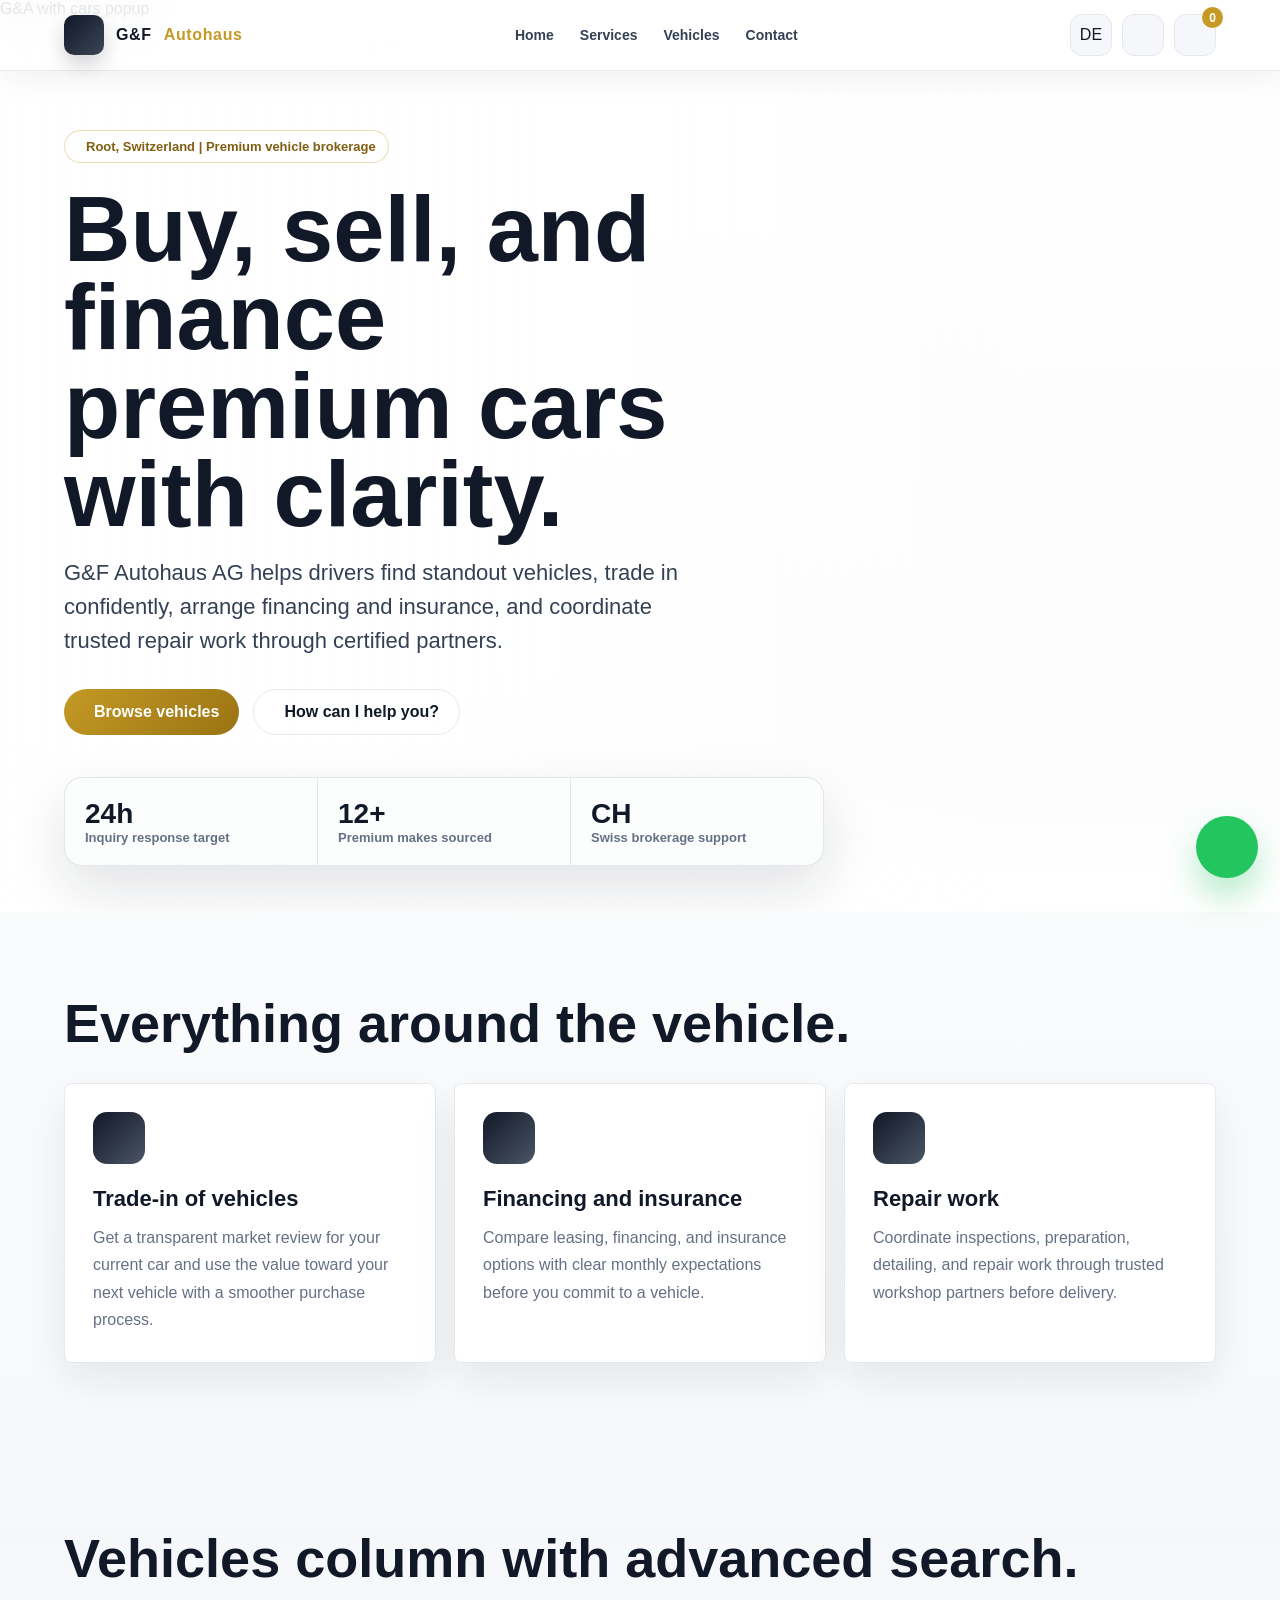
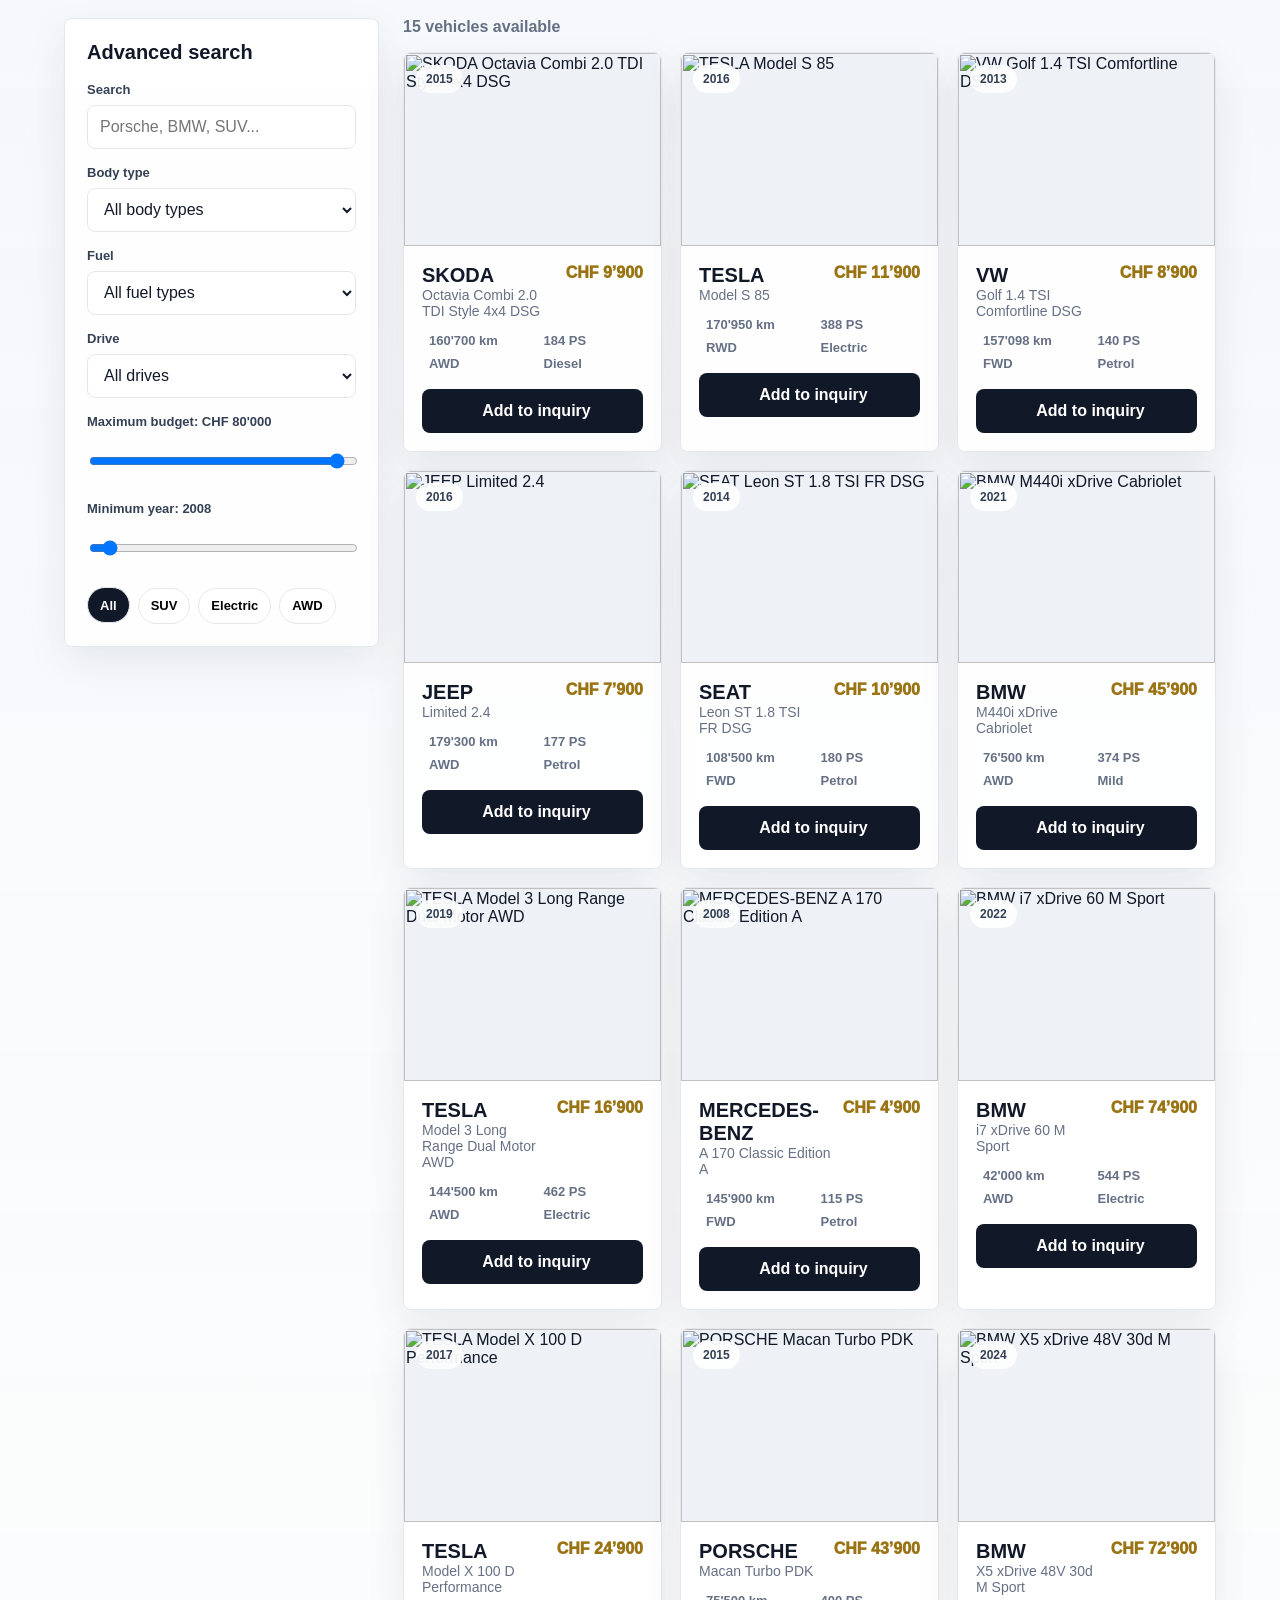
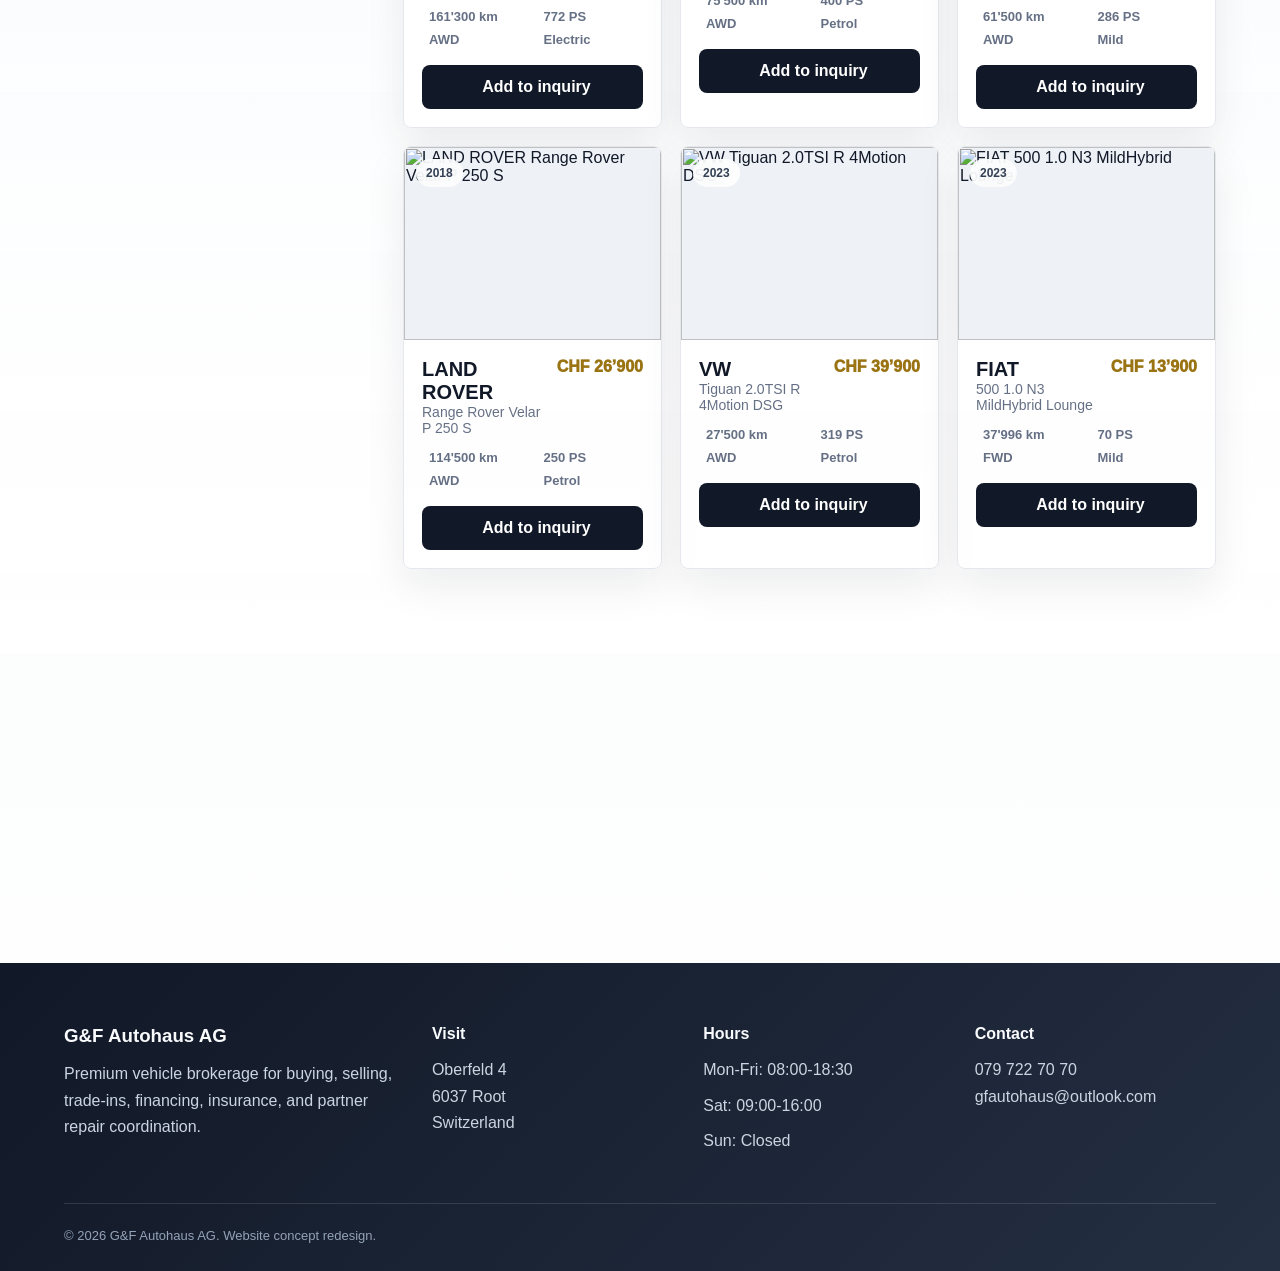
==== index.html @ ea137b36 "Create index.html" ====
G&A with cars popup

<!DOCTYPE html>
<html lang="en">
<head>
  <meta charset="UTF-8" />
  <meta name="viewport" content="width=device-width, initial-scale=1.0" />
  <title>G&F Autohaus AG | Premium Vehicle Brokerage</title>
  <script src="https://cdnjs.cloudflare.com/ajax/libs/font-awesome/6.5.2/js/all.min.js"></script>
  <style>
    :root {
      --ink: #111827;
      --muted: #667085;
      --line: #e4e7ec;
      --soft: #f5f7fa;
      --paper: #ffffff;
      --gold: #c49a25;
      --gold-dark: #9a7313;
      --green: #22c55e;
      --blue: #2563eb;
      --track-opacity: .10; 
      --track-y: 0px;
      --shadow: 0 22px 55px rgba(17, 24, 39, .12);
    }
    * {
      box-sizing: border-box;
    }
    html {
      scroll-behavior: smooth;
    }
    body {
      margin: 0;
      color: var(--ink);
      font-family: Inter, "Segoe UI", Roboto, Arial, sans-serif;
      background: linear-gradient(180deg, #ffffff 0%, #f4f6f8 45%, #ffffff 100%);
      overflow-x: hidden;
      isolation: isolate;
    }
    body::before {
      content: "";
      position: fixed;
      inset: -18vh -18vw;
      pointer-events: none;
      z-index: -1;
      opacity: var(--track-opacity);
      mix-blend-mode: multiply;
      background-image: url("tyre-tracks-pattern.jpg");
      background-position: 50% var(--track-y);
      background-repeat: repeat;
      background-size: 520px auto;
      transform: rotate(-7deg);
      transform-origin: center;
      transition: opacity .24s ease-out;
    }
    body::after {
      content: "";
      position: fixed;
      inset: -18vh -18vw;
      pointer-events: none;
      z-index: -1;
      opacity: calc(var(--track-opacity) * .42);
      mix-blend-mode: multiply;
      background-image: url("tyre-tracks-pattern.jpg");
      background-position: 18vw calc(var(--track-y) * -0.55);
      background-repeat: repeat;
      background-size: 680px auto;
      transform: scaleX(-1) rotate(8deg);
      transform-origin: center;
      transition: opacity .24s ease-out;
    }
    a {
      color: inherit;
      text-decoration: none;
    }
    button, input, select, textarea {
      font: inherit;
    }
    .topbar {
      position: fixed;
      inset: 0 0 auto;
      z-index: 50;
      display: flex;
      align-items: center;
      justify-content: space-between;
      gap: 20px;
      padding: 14px clamp(18px, 5vw, 72px);
      background: rgba(255, 255, 255, .86);
      border-bottom: 1px solid rgba(228, 231, 236, .9);
      backdrop-filter: blur(18px);
      box-shadow: 0 10px 30px rgba(17, 24, 39, .05);
    }
    .brand {
      display: flex;
      align-items: center;
      gap: 12px;
      font-weight: 900;
      letter-spacing: .04em;
      white-space: nowrap;
    }
    .brand-mark {
      display: grid;
      place-items: center;
      width: 40px;
      height: 40px;
      border-radius: 10px;
      color: #fff;
      background: linear-gradient(135deg, var(--ink), #3b4556);
      box-shadow: 0 10px 20px rgba(17, 24, 39, .18);
    }
    .brand span {
      color: var(--gold);
    }
    .nav-links {
      display: flex;
      align-items: center;
      justify-content: center;
      gap: 22px;
      color: #344054;
      font-weight: 700;
      font-size: 14px;
    }
    .nav-links a {
      position: relative;
      padding: 10px 2px;
    }
    .nav-links a::after {
      content: "";
      position: absolute;
      left: 0;
      right: 0;
      bottom: 4px;
      height: 2px;
      background: var(--gold);
      transform: scaleX(0);
      transform-origin: left;
      transition: transform .22s ease;
    }
    .nav-links a:hover::after {
      transform: scaleX(1);
    }
    .nav-actions {
      display: flex;
      align-items: center;
      gap: 10px;
    }
    .icon-btn, .primary-btn, .ghost-btn {
      border: 0;
      cursor: pointer;
      transition: transform .2s ease, box-shadow .2s ease, background .2s ease, color .2s ease;
    }
    .icon-btn {
      position: relative;
      display: grid;
      place-items: center;
      width: 42px;
      height: 42px;
      border-radius: 12px;
      background: var(--soft);
      color: var(--ink);
      border: 1px solid var(--line);
    }
    .icon-btn:hover, .primary-btn:hover, .ghost-btn:hover {
      transform: translateY(-2px);
      box-shadow: 0 14px 30px rgba(17, 24, 39, .12);
    }
    .cart-count {
      position: absolute;
      top: -8px;
      right: -8px;
      display: grid;
      place-items: center;
      min-width: 21px;
      height: 21px;
      padding: 0 6px;
      border-radius: 999px;
      color: #fff;
      background: var(--gold);
      font-size: 12px;
      font-weight: 900;
    }
    .primary-btn, .ghost-btn {
      display: inline-flex;
      align-items: center;
      justify-content: center;
      gap: 10px;
      min-height: 46px;
      padding: 0 20px;
      border-radius: 999px;
      font-weight: 850;
    }
    .primary-btn {
      color: #fff;
      background: linear-gradient(135deg, var(--gold), var(--gold-dark));
    }
    .ghost-btn {
      color: var(--ink);
      background: rgba(255, 255, 255, .82);
      border: 1px solid var(--line);
    }
    .hero {
      min-height: 92vh;
      display: grid;
      align-items: end;
      padding: 112px clamp(18px, 5vw, 72px) 46px;
      background:
        linear-gradient(90deg, rgba(255, 255, 255, .94) 0%, rgba(255, 255, 255, .78) 42%, rgba(255, 255, 255, .24) 78%),
        url("https://images.unsplash.com/photo-1617788138017-80ad40651399?auto=format&fit=crop&w=2200&q=85") center / cover no-repeat;
      position: relative;
      overflow: hidden;
    }
    .hero::after {
      content: "";
      position: absolute;
      inset: auto 0 0;
      height: 170px;
      background: linear-gradient(transparent, rgba(255, 255, 255, .98));
      pointer-events: none;
    }
    .hero-content {
      position: relative;
      z-index: 2;
      max-width: 760px;
    }
    .eyebrow {
      display: inline-flex;
      align-items: center;
      gap: 9px;
      padding: 8px 12px;
      border: 1px solid rgba(196, 154, 37, .35);
      border-radius: 999px;
      background: rgba(255, 255, 255, .82);
      color: #805f12;
      font-weight: 850;
      font-size: 13px;
    }
    h1 {
      margin: 22px 0 18px;
      max-width: 720px;
      font-size: clamp(48px, 8vw, 92px);
      line-height: .96;
      letter-spacing: 0;
    }
    .hero p {
      margin: 0 0 30px;
      max-width: 640px;
      color: #344054;
      font-size: clamp(17px, 2vw, 22px);
      line-height: 1.55;
      font-weight: 520;
    }
    .hero-actions {
      display: flex;
      flex-wrap: wrap;
      gap: 14px;
    }
    .stats-strip {
      position: relative;
      z-index: 3;
      display: grid;
      grid-template-columns: repeat(3, minmax(0, 1fr));
      gap: 1px;
      width: min(900px, 100%);
      margin-top: 42px;
      border: 1px solid rgba(228, 231, 236, .9);
      border-radius: 18px;
      overflow: hidden;
      background: var(--line);
      box-shadow: var(--shadow);
    }
    .stat {
      background: rgba(255, 255, 255, .9);
      padding: 20px;
    }
    .stat strong {
      display: block;
      font-size: 28px;
    }
    .stat span {
      color: var(--muted);
      font-weight: 700;
      font-size: 13px;
    }
    section {
      position: relative;
      padding: 84px clamp(18px, 5vw, 72px);
    }
    .section-head {
      display: flex;
      align-items: end;
      justify-content: space-between;
      gap: 24px;
      max-width: 1220px;
      margin: 0 auto 32px;
    }
    .section-head h2 {
      margin: 0;
      font-size: clamp(32px, 5vw, 54px);
      line-height: 1.02;
    }
    .section-head p {
      margin: 0;
      max-width: 520px;
      color: var(--muted);
      line-height: 1.7;
      font-weight: 560;
    }
    .services-grid {
      display: grid;
      grid-template-columns: repeat(3, minmax(0, 1fr));
      gap: 18px;
      max-width: 1220px;
      margin: 0 auto;
    }
    .service-card, .filter-panel, .vehicle-card, .contact-panel {
      background: rgba(255, 255, 255, .92);
      border: 1px solid var(--line);
      box-shadow: 0 16px 42px rgba(17, 24, 39, .08);
    }
    .service-card {
      min-height: 260px;
      padding: 28px;
      border-radius: 8px;
      transition: transform .25s ease, box-shadow .25s ease, border-color .25s ease;
    }
    .service-card:hover {
      transform: translateY(-7px);
      border-color: rgba(196, 154, 37, .5);
      box-shadow: var(--shadow);
    }
    .service-icon {
      display: grid;
      place-items: center;
      width: 52px;
      height: 52px;
      margin-bottom: 22px;
      border-radius: 14px;
      color: #fff;
      background: linear-gradient(135deg, var(--ink), #4b5565);
    }
    .service-card h3 {
      margin: 0 0 12px;
      font-size: 22px;
    }
    .service-card p {
      margin: 0;
      color: var(--muted);
      line-height: 1.72;
    }
    .showroom {
      background: linear-gradient(180deg, rgba(245, 247, 250, .76), rgba(255, 255, 255, .82));
    }
    .showroom-layout {
      display: grid;
      grid-template-columns: 315px minmax(0, 1fr);
      gap: 24px;
      max-width: 1220px;
      margin: 0 auto;
    }
    .filter-panel {
      position: sticky;
      top: 92px;
      align-self: start;
      padding: 22px;
      border-radius: 8px;
    }
    .filter-panel h3 {
      margin: 0 0 18px;
      font-size: 20px;
    }
    .field {
      display: grid;
      gap: 8px;
      margin-bottom: 16px;
    }
    .field label {
      color: #344054;
      font-size: 13px;
      font-weight: 850;
    }
    .field input, .field select {
      width: 100%;
      min-height: 44px;
      padding: 0 12px;
      border: 1px solid var(--line);
      border-radius: 8px;
      background: #fff;
      color: var(--ink);
      outline: none;
      transition: border-color .2s ease, box-shadow .2s ease;
    }
    .field input:focus, .field select:focus {
      border-color: rgba(196, 154, 37, .7);
      box-shadow: 0 0 0 4px rgba(196, 154, 37, .12);
    }
    .quick-filters {
      display: flex;
      flex-wrap: wrap;
      gap: 8px;
    }
    .chip {
      min-height: 36px;
      padding: 0 12px;
      border: 1px solid var(--line);
      border-radius: 999px;
      background: #fff;
      cursor: pointer;
      font-size: 13px;
      font-weight: 850;
      transition: background .2s ease, color .2s ease, transform .2s ease;
    }
    .chip:hover, .chip.active {
      color: #fff;
      background: var(--ink);
      transform: translateY(-1px);
    }
    .vehicle-toolbar {
      display: flex;
      align-items: center;
      justify-content: space-between;
      gap: 16px;
      margin-bottom: 16px;
      color: var(--muted);
      font-weight: 800;
    }
    .vehicle-grid {
      display: grid;
      grid-template-columns: repeat(3, minmax(0, 1fr));
      gap: 18px;
    }
    .vehicle-card {
      position: relative;
      overflow: hidden;
      border-radius: 8px;
      transition: transform .25s ease, box-shadow .25s ease, border-color .25s ease;
    }
    .vehicle-card:hover {
      transform: translateY(-6px);
      border-color: rgba(37, 99, 235, .22);
      box-shadow: var(--shadow);
    }
    .vehicle-card .img-container {
      width: 100%;
      aspect-ratio: 4 / 3;
      overflow: hidden;
      background: #eef2f7;
      cursor: pointer;
    }
    .vehicle-card img {
      display: block;
      width: 100%;
      height: 100%;
      object-fit: cover;
      transition: transform .45s ease;
    }
    .vehicle-card:hover img {
      transform: scale(1.06);
    }
    .badge {
      position: absolute;
      top: 12px;
      left: 12px;
      padding: 7px 10px;
      border-radius: 999px;
      background: rgba(255, 255, 255, .88);
      backdrop-filter: blur(12px);
      color: #344054;
      font-size: 12px;
      font-weight: 900;
      z-index: 2;
    }
    .vehicle-body {
      padding: 18px;
    }
    .vehicle-title {
      display: flex;
      justify-content: space-between;
      gap: 12px;
      align-items: start;
      margin-bottom: 10px;
      cursor: pointer;
    }
    .vehicle-title h3 {
      margin: 0;
      font-size: 20px;
    }
    .price {
      color: var(--gold-dark);
      font-weight: 950;
      white-space: nowrap;
    }
    .specs {
      display: grid;
      grid-template-columns: repeat(2, minmax(0, 1fr));
      gap: 8px;
      margin: 14px 0 18px;
      color: var(--muted);
      font-size: 13px;
      font-weight: 750;
    }
    .specs span {
      display: inline-flex;
      align-items: center;
      gap: 7px;
      min-width: 0;
      white-space: nowrap;
      overflow: hidden;
      text-overflow: ellipsis;
    }
    .card-actions {
      display: grid;
      grid-template-columns: 1fr;
      gap: 10px;
    }
    .add-btn {
      min-height: 44px;
      border: 0;
      border-radius: 8px;
      color: #fff;
      background: var(--ink);
      cursor: pointer;
      font-weight: 900;
      display: inline-flex;
      align-items: center;
      justify-content: center;
      gap: 8px;
      transition: background .2s ease, transform .2s ease;
    }
    .add-btn:hover {
      background: var(--gold-dark);
      transform: translateY(-2px);
    }
    .smoke {
      position: fixed;
      width: 16px;
      height: 16px;
      border-radius: 50%;
      z-index: 120;
      pointer-events: none;
      background: radial-gradient(circle, rgba(255,255,255,.92), rgba(180,188,200,.45), transparent 70%);
      animation: puff .9s ease-out forwards;
    }
    .fly-car {
      position: fixed;
      z-index: 130;
      width: 118px;
      height: 76px;
      object-fit: cover;
      border-radius: 8px;
      box-shadow: var(--shadow);
      pointer-events: none;
      transition: transform .72s cubic-bezier(.2,.9,.3,1), opacity .72s ease;
    }
    @keyframes puff {
      to {
        transform: translate(var(--dx), var(--dy)) scale(3.4);
        opacity: 0;
      }
    }
    .contact-band {
      padding-top: 64px;
      padding-bottom: 64px;
    }
    .contact-panel {
      display: grid;
      grid-template-columns: 1fr auto;
      align-items: center;
      gap: 22px;
      max-width: 1220px;
      margin: 0 auto;
      padding: 34px;
      border-radius: 8px;
      background:
        linear-gradient(100deg, rgba(255,255,255,.96), rgba(255,255,255,.82)),
        url("https://images.unsplash.com/photo-1503376780353-7e6692767b70?auto=format&fit=crop&w=1600&q=80") center / cover;
    }
    .contact-panel h2 {
      margin: 0 0 10px;
      font-size: clamp(28px, 4vw, 44px);
    }
    .contact-panel p {
      margin: 0;
      color: var(--muted);
      line-height: 1.65;
      max-width: 680px;
      font-weight: 650;
    }
    .modal-backdrop {
      position: fixed;
      inset: 0;
      z-index: 100;
      display: none;
      place-items: center;
      padding: 18px;
      background: rgba(17, 24, 39, .45);
      backdrop-filter: blur(12px);
    }
    .modal-backdrop.open {
      display: grid;
    }
    .modal {
      width: min(560px, 100%);
      max-height: min(740px, 92vh);
      overflow: auto;
      border-radius: 12px;
      background: #fff;
      box-shadow: 0 35px 80px rgba(17, 24, 39, .3);
      animation: pop .24s ease both;
    }
    @keyframes pop {
      from {
        opacity: 0;
        transform: translateY(16px) scale(.96);
      }
    }
    .modal-header {
      display: flex;
      align-items: center;
      justify-content: space-between;
      gap: 16px;
      padding: 22px;
      border-bottom: 1px solid var(--line);
    }
    .modal-header h3 {
      margin: 0;
      font-size: 24px;
    }
    .modal-body {
      padding: 22px;
    }
    .cart-row {
      display: grid;
      grid-template-columns: 74px 1fr auto;
      gap: 12px;
      align-items: center;
      padding: 12px 0;
      border-bottom: 1px solid var(--line);
    }
    .cart-row img {
      width: 74px;
      height: 54px;
      object-fit: cover;
      border-radius: 8px;
    }
    .cart-row h4 {
      margin: 0 0 4px;
      font-size: 15px;
    }
    .cart-row p {
      margin: 0;
      color: var(--muted);
      font-weight: 750;
      font-size: 13px;
    }
    .remove-btn {
      width: 38px;
      height: 38px;
      border-radius: 10px;
      border: 1px solid #fee2e2;
      color: #dc2626;
      background: #fff5f5;
      cursor: pointer;
      display: grid;
      place-items: center;
      transition: background 0.2s, color 0.2s;
    }
    .remove-btn:hover {
      background: #dc2626;
      color: #fff;
    }
    .total-row {
      display: flex;
      justify-content: space-between;
      gap: 12px;
      padding: 18px 0;
      font-size: 20px;
      font-weight: 950;
    }
    .contact-form {
      display: grid;
      gap: 12px;
    }
    .contact-form input, .contact-form textarea {
      width: 100%;
      padding: 13px 14px;
      border: 1px solid var(--line);
      border-radius: 8px;
      outline: none;
      resize: vertical;
    }
    .contact-form input:focus, .contact-form textarea:focus {
      border-color: var(--gold);
    }
    .whatsapp {
      position: fixed;
      right: 22px;
      bottom: 22px;
      z-index: 55;
      display: grid;
      place-items: center;
      width: 62px;
      height: 62px;
      border-radius: 999px;
      color: #fff;
      background: var(--green);
      box-shadow: 0 18px 34px rgba(34, 197, 94, .34);
      font-size: 30px;
      transition: transform .22s ease;
    }
    .whatsapp:hover {
      transform: translateY(-4px) rotate(8deg) scale(1.04);
    }
    footer {
      padding: 62px clamp(18px, 5vw, 72px) 28px;
      color: #f8fafc;
      background: linear-gradient(135deg, #111827, #242f42);
    }
    .footer-grid {
      display: grid;
      grid-template-columns: 1.4fr 1fr 1fr 1fr;
      gap: 30px;
      max-width: 1220px;
      margin: 0 auto 40px;
    }
    footer h3, footer h4 {
      margin: 0 0 14px;
    }
    footer p, footer li {
      margin: 0 0 9px;
      color: #cbd5e1;
      line-height: 1.65;
      list-style: none;
    }
    footer ul {
      margin: 0;
      padding: 0;
    }
    .footer-bottom {
      max-width: 1220px;
      margin: 0 auto;
      padding-top: 24px;
      border-top: 1px solid rgba(255,255,255,.12);
      color: #94a3b8;
      font-size: 13px;
    }
    .reveal {
      opacity: 0;
      transform: translateY(28px);
      transition: opacity .7s ease, transform .7s ease;
    }
    .reveal.visible {
      opacity: 1;
      transform: translateY(0);
    }
    /* Technical Specification Dynamic Modal Popups Sheet Layout */
    .spec-table {
      width: 100%;
      border-collapse: collapse;
      margin-top: 16px;
    }
    .spec-table tr {
      border-bottom: 1px solid var(--line);
    }
    .spec-table td {
      padding: 12px 6px;
      font-size: 14px;
    }
    .spec-table td.label {
      color: var(--muted);
      font-weight: 700;
      width: 40%;
    }
    .spec-table td.value {
      color: var(--ink);
      font-weight: 800;
    }
    @media (max-width: 1050px) {
      .nav-links {
        display: none;
      }
      .services-grid, .vehicle-grid, .footer-grid {
        grid-template-columns: repeat(2, minmax(0, 1fr));
      }
      .showroom-layout {
        grid-template-columns: 1fr;
      }
      .filter-panel {
        position: static;
      }
    }
    @media (max-width: 720px) {
      .topbar {
        padding: 12px 14px;
      }
      .brand {
        font-size: 14px;
      }
      .brand-mark {
        width: 34px;
        height: 34px;
      }
      .hero {
        min-height: 86vh;
        padding-top: 92px;
      }
      .stats-strip, .services-grid, .vehicle-grid, .contact-panel, .footer-grid {
        grid-template-columns: 1fr;
      }
      .section-head, .vehicle-toolbar {
        display: grid;
        align-items: start;
      }
      .contact-panel {
        padding: 24px;
      }
      .hero-actions .primary-btn, .hero-actions .ghost-btn {
        width: 100%;
      }
      .whatsapp {
        right: 16px;
        bottom: 16px;
      }
    }
  </style>
</head>
<body>
  <header class="topbar">
    <a class="brand" href="#home" aria-label="G&F Autohaus home">
      <span class="brand-mark"><i class="fa-solid fa-car-side"></i></span>
      G&F <span data-i18n="brand_suffix">Autohaus</span>
    </a>
    <nav class="nav-links" aria-label="Main navigation">
      <a href="#home" data-i18n="nav_home">Home</a>
      <a href="#services" data-i18n="nav_services">Services</a>
      <a href="#vehicles" data-i18n="nav_vehicles">Vehicles</a>
      <a href="#contact" data-i18n="nav_contact">Contact</a>
    </nav>
    <div class="nav-actions">
      <button class="icon-btn" id="languageBtn" aria-label="Translate website" title="English / Deutsch">DE</button>
      <button class="icon-btn" id="soundBtn" aria-label="Toggle sound effects" title="Sound effects">
        <i class="fa-solid fa-volume-high"></i>
      </button>
      <button class="icon-btn" id="cartBtn" aria-label="Open inquiry cart" title="Inquiry cart">
        <i class="fa-solid fa-cart-shopping"></i>
        <span class="cart-count" id="cartCount">0</span>
      </button>
    </div>
  </header>

  <main id="home">
    <section class="hero">
      <div class="hero-content reveal visible">
        <span class="eyebrow"><i class="fa-solid fa-location-dot"></i><span data-i18n="eyebrow">Root, Switzerland | Premium vehicle brokerage</span></span>
        <h1 data-i18n="hero_title">Buy, sell, and finance premium cars with clarity.</h1>
        <p data-i18n="hero_text">G&F Autohaus AG helps drivers find standout vehicles, trade in confidently, arrange financing and insurance, and coordinate trusted repair work through certified partners.</p>
        <div class="hero-actions">
          <a class="primary-btn" href="#vehicles"><i class="fa-solid fa-magnifying-glass"></i><span data-i18n="browse_btn">Browse vehicles</span></a>
          <button class="ghost-btn" id="helpBtn"><i class="fa-solid fa-headset"></i><span data-i18n="help_btn">How can I help you?</span></button>
        </div>
        <div class="stats-strip" aria-label="Company highlights">
          <div class="stat"><strong>24h</strong><span data-i18n="stat_one">Inquiry response target</span></div>
          <div class="stat"><strong>12+</strong><span data-i18n="stat_two">Premium makes sourced</span></div>
          <div class="stat"><strong>CH</strong><span data-i18n="stat_three">Swiss brokerage support</span></div>
        </div>
      </div>
    </section>

    <section id="services">
      <div class="section-head reveal">
        <h2 data-i18n="services_title">Everything around the vehicle.</h2>
        <p data-i18n="services_intro"></p>
      </div>
      <div class="services-grid">
        <article class="service-card reveal">
          <div class="service-icon"><i class="fa-solid fa-right-left"></i></div>
          <h3 data-i18n="trade_title">Trade-in of vehicles</h3>
          <p data-i18n="trade_text">Get a transparent market review for your current car and use the value toward your next vehicle with a smoother purchase process.</p>
        </article>
        <article class="service-card reveal">
          <div class="service-icon"><i class="fa-solid fa-file-invoice-dollar"></i></div>
          <h3 data-i18n="finance_title">Financing and insurance</h3>
          <p data-i18n="finance_text">Compare leasing, financing, and insurance options with clear monthly expectations before you commit to a vehicle.</p>
        </article>
        <article class="service-card reveal">
          <div class="service-icon"><i class="fa-solid fa-screwdriver-wrench"></i></div>
          <h3 data-i18n="repair_title">Repair work</h3>
          <p data-i18n="repair_text">Coordinate inspections, preparation, detailing, and repair work through trusted workshop partners before delivery.</p>
        </article>
      </div>
    </section>

    <section class="showroom" id="vehicles">
      <div class="section-head reveal">
        <h2 data-i18n="vehicles_title">Vehicles column with advanced search.</h2>
        <p data-i18n="vehicles_intro"></p>
      </div>
      <div class="showroom-layout">
        <aside class="filter-panel reveal">
          <h3 data-i18n="filters_title">Advanced search</h3>
          <div class="field">
            <label for="searchInput" data-i18n="keyword_label">Search</label>
            <input id="searchInput" type="search" placeholder="Porsche, BMW, SUV..." />
          </div>
          <div class="field">
            <label for="bodySelect" data-i18n="body_label">Body type</label>
            <select id="bodySelect">
              <option value="all" data-i18n="all_bodies">All body types</option>
              <option value="Estate">Estate</option>
              <option value="Hatchback">Hatchback</option>
              <option value="SUV">SUV</option>
              <option value="Sedan">Sedan</option>
              <option value="Convertible">Convertible</option>
            </select>
          </div>
          <div class="field">
            <label for="fuelSelect" data-i18n="fuel_label">Fuel</label>
            <select id="fuelSelect">
              <option value="all" data-i18n="all_fuels">All fuel types</option>
              <option value="Diesel">Diesel</option>
              <option value="Petrol">Petrol</option>
              <option value="Mild Hybrid Petrol">Mild Hybrid Petrol</option>
              <option value="Mild Hybrid Diesel">Mild Hybrid Diesel</option>
              <option value="Electric">Electric</option>
            </select>
          </div>
          <div class="field">
            <label for="driveSelect" data-i18n="drive_label">Drive</label>
            <select id="driveSelect">
              <option value="all" data-i18n="all_drives">All drives</option>
              <option value="AWD">AWD</option>
              <option value="RWD">RWD</option>
              <option value="FWD">FWD</option>
            </select>
          </div>
          <div class="field">
            <label for="budgetRange"><span data-i18n="budget_label">Maximum budget</span>: <strong id="budgetValue">CHF 80'000</strong></label>
            <input id="budgetRange" type="range" min="4000" max="80000" step="1000" value="80000" />
          </div>
          <div class="field">
            <label for="yearRange"><span data-i18n="year_label">Minimum year</span>: <strong id="yearValue">2008</strong></label>
            <input id="yearRange" type="range" min="2008" max="2026" step="1" value="2008" />
          </div>
          <div class="quick-filters" aria-label="Quick filters">
            <button class="chip active" data-chip="all" data-i18n="chip_all">All</button>
            <button class="chip" data-chip="SUV">SUV</button>
            <button class="chip" data-chip="Electric">Electric</button>
            <button class="chip" data-chip="AWD">AWD</button>
          </div>
        </aside>
        <div>
          <div class="vehicle-toolbar reveal">
            <span id="resultCount">0 vehicles available</span>
            <span data-i18n="hint"></span>
          </div>
          <div class="vehicle-grid" id="vehicleGrid"></div>
        </div>
      </div>
    </section>

    <section class="contact-band" id="contact">
      <div class="contact-panel reveal">
        <div>
          <h2 data-i18n="contact_title">Need help choosing?</h2>
          <p data-i18n="contact_text">Send your preferred models, trade-in details, financing questions, or repair request. The contact button opens a quick form, and WhatsApp is always one tap away.</p>
        </div>
        <button class="primary-btn" id="contactBtn"><i class="fa-solid fa-envelope"></i><span data-i18n="contact_btn">Contact us</span></button>
      </div>
    </section>
  </main>

  <footer>
    <div class="footer-grid">
      <div>
        <h3>G&F Autohaus AG</h3>
        <p data-i18n="footer_about">Premium vehicle brokerage for buying, selling, trade-ins, financing, insurance, and partner repair coordination.</p>
      </div>
      <div>
        <h4 data-i18n="footer_visit">Visit</h4>
        <p>Oberfeld 4<br />6037 Root<br />Switzerland</p>
      </div>
      <div>
        <h4 data-i18n="footer_hours">Hours</h4>
        <ul>
          <li>Mon-Fri: 08:00-18:30</li>
          <li>Sat: 09:00-16:00</li>
          <li>Sun: Closed</li>
        </ul>
      </div>
      <div>
        <h4 data-i18n="footer_contact">Contact</h4>
        <p>079 722 70 70<br />gfautohaus@outlook.com</p>
      </div>
    </div>
    <div class="footer-bottom">© 2026 G&F Autohaus AG. Website concept redesign.</div>
  </footer>

  <a class="whatsapp" href="https://wa.me/41797227070?text=Hello%20G%26F%20Autohaus%2C%20I%20would%20like%20help%20with%20a%20vehicle." target="_blank" rel="noopener" aria-label="Open WhatsApp">
    <i class="fa-brands fa-whatsapp"></i>
  </a>

  <!-- Modals -->
  <div class="modal-backdrop" id="cartModal" role="dialog" aria-modal="true" aria-labelledby="cartTitle">
    <div class="modal">
      <div class="modal-header">
        <h3 id="cartTitle" data-i18n="cart_title">Inquiry cart</h3>
        <button class="icon-btn" data-close="cartModal" aria-label="Close cart"><i class="fa-solid fa-xmark"></i></button>
      </div>
      <div class="modal-body">
        <div id="cartItems"></div>
        <div class="total-row">
          <span data-i18n="total_label">Estimated total</span>
          <span id="cartTotal">CHF 0</span>
        </div>
        <button class="primary-btn" style="width:100%" id="sendInquiry"><i class="fa-solid fa-paper-plane"></i><span data-i18n="send_inquiry">Send inquiry</span></button>
      </div>
    </div>
  </div>

  <div class="modal-backdrop" id="contactModal" role="dialog" aria-modal="true" aria-labelledby="contactTitle">
    <div class="modal">
      <div class="modal-header">
        <h3 id="contactTitle" data-i18n="contact_modal_title">How can we help?</h3>
        <button class="icon-btn" data-close="contactModal" aria-label="Close contact form"><i class="fa-solid fa-xmark"></i></button>
      </div>
      <div class="modal-body">
        <form class="contact-form" id="contactForm">
          <input required id="formName" placeholder="Name" />
          <input required id="formEmail" type="email" placeholder="Email" />
          <input id="formPhone" placeholder="Phone / WhatsApp" />
          <textarea id="formMessage" rows="5" placeholder="Tell us what you are looking for..."></textarea>
          <button class="primary-btn" type="submit"><i class="fa-solid fa-check"></i><span data-i18n="submit_contact">Submit request</span></button>
        </form>
      </div>
    </div>
  </div>

  <!-- Technical Details Specifications Popup Modal -->
  <div class="modal-backdrop" id="specModal" role="dialog" aria-modal="true" aria-labelledby="specTitle">
    <div class="modal">
      <div class="modal-header">
        <h3 id="specTitle">Vehicle Specifications</h3>
        <button class="icon-btn" data-close="specModal" aria-label="Close details"><i class="fa-solid fa-xmark"></i></button>
      </div>
      <div class="modal-body" id="specModalBody">
        <!-- Structured data injected inside setup loop dynamically -->
      </div>
    </div>
  </div>

  <script>
    // 1. Dataset - Fully comprehensive data matching current live showroom portfolio
    const vehicles = [
      { id: 20489017, make: "SKODA", model: "Octavia Combi 2.0 TDI Style 4x4 DSG", year: 2015, price: 9900, body: "Estate", fuel: "Diesel", drive: "AWD", km: "160'700 km", power: "184 PS (135 kW)", transmission: "Halbautomatisches Getriebe", img: "https://images.autoscout24.ch/public/listing/17/20489017/341897558.jpeg?w=768" },
      { id: 20449076, make: "TESLA", model: "Model S 85", year: 2016, price: 11900, body: "Sedan", fuel: "Electric", drive: "RWD", km: "170'950 km", power: "388 PS (285 kW)", transmission: "Automat", img: "https://images.autoscout24.ch/public/listing/76/20449076/629103606.jpg?w=768" },
      { id: 20449064, make: "VW", model: "Golf 1.4 TSI Comfortline DSG", year: 2013, price: 8900, body: "Hatchback", fuel: "Petrol", drive: "FWD", km: "157'098 km", power: "140 PS (103 kW)", transmission: "Halbautomatisches Getriebe", img: "https://images.autoscout24.ch/public/listing/64/20449064/2041456300.jpg?w=768" },
      { id: 20449049, make: "JEEP", model: "Limited 2.4", year: 2016, price: 7900, body: "SUV", fuel: "Petrol", drive: "AWD", km: "179'300 km", power: "177 PS (130 kW)", transmission: "Halbautomatisches Getriebe", img: "https://images.autoscout24.ch/public/listing/49/20449049/547251284.jpg?w=768" },
      { id: 20386265, make: "SEAT", model: "Leon ST 1.8 TSI FR DSG", year: 2014, price: 10900, body: "Estate", fuel: "Petrol", drive: "FWD", km: "108'500 km", power: "180 PS (132 kW)", transmission: "Halbautomatisches Getriebe", img: "https://images.autoscout24.ch/public/listing/265/20386265/1304556399.JPG?w=768" },
      { id: 20381317, make: "BMW", model: "M440i xDrive Cabriolet", year: 2021, price: 45900, body: "Convertible", fuel: "Mild Hybrid Petrol", drive: "AWD", km: "76'500 km", power: "374 PS (275 kW)", transmission: "Automat", img: "https://images.autoscout24.ch/public/listing/317/20381317/121115819.jpg?w=768" },
      { id: 30501731, make: "TESLA", model: "Model 3 Long Range Dual Motor AWD", year: 2019, price: 16900, body: "Sedan", fuel: "Electric", drive: "AWD", km: "144'500 km", power: "462 PS (340 kW)", transmission: "Automat", img: "https://images.unsplash.com/photo-1619767886558-efdc259cde1a?auto=format&fit=crop&w=768&q=80" },
      { id: 30501732, make: "MERCEDES-BENZ", model: "A 170 Classic Edition A", year: 2008, price: 4900, body: "Hatchback", fuel: "Petrol", drive: "FWD", km: "145'900 km", power: "115 PS (85 kW)", transmission: "Stufenlos", img: "https://images.unsplash.com/photo-1618843479313-40f8afb4b4d8?auto=format&fit=crop&w=768&q=80" },
      { id: 30501733, make: "BMW", model: "i7 xDrive 60 M Sport", year: 2022, price: 74900, body: "Sedan", fuel: "Electric", drive: "AWD", km: "42'000 km", power: "544 PS (400 kW)", transmission: "Automat", img: "https://images.unsplash.com/photo-1555215695-3004980ad54e?auto=format&fit=crop&w=768&q=80" },
      { id: 30501734, make: "TESLA", model: "Model X 100 D Performance", year: 2017, price: 24900, body: "SUV", fuel: "Electric", drive: "AWD", km: "161'300 km", power: "772 PS (568 kW)", transmission: "Automat", img: "https://images.unsplash.com/photo-1614162692292-7ac56d7f7f1e?auto=format&fit=crop&w=768&q=80" },
      { id: 30501735, make: "PORSCHE", model: "Macan Turbo PDK", year: 2015, price: 43900, body: "SUV", fuel: "Petrol", drive: "AWD", km: "75'500 km", power: "400 PS (294 kW)", transmission: "Halbautomatisches Getriebe", img: "https://images.unsplash.com/photo-1503376780353-7e6692767b70?auto=format&fit=crop&w=768&q=80" },
      { id: 30501736, make: "BMW", model: "X5 xDrive 48V 30d M Sport", year: 2024, price: 72900, body: "SUV", fuel: "Mild Hybrid Diesel", drive: "AWD", km: "61'500 km", power: "286 PS (210 kW)", transmission: "Automat", img: "https://images.unsplash.com/photo-1533473359331-0135ef1b58bf?auto=format&fit=crop&w=768&q=80" },
      { id: 30501737, make: "LAND ROVER", model: "Range Rover Velar P 250 S", year: 2018, price: 26900, body: "SUV", fuel: "Petrol", drive: "AWD", km: "114'500 km", power: "250 PS (184 kW)", transmission: "Automat", img: "https://images.unsplash.com/photo-1609521263047-f8f205293f24?auto=format&fit=crop&w=768&q=80" },
      { id: 30501738, make: "VW", model: "Tiguan 2.0TSI R 4Motion DSG", year: 2023, price: 39900, body: "SUV", fuel: "Petrol", drive: "AWD", km: "27'500 km", power: "319 PS (235 kW)", transmission: "Halbautomatisches Getriebe", img: "https://images.unsplash.com/photo-1617654112368-307921291f42?auto=format&fit=crop&w=768&q=80" },
      { id: 30501739, make: "FIAT", model: "500 1.0 N3 MildHybrid Lounge", year: 2023, price: 13900, body: "Hatchback", fuel: "Mild Hybrid Petrol", drive: "FWD", km: "37'996 km", power: "70 PS (51 kW)", transmission: "Schaltgetriebe manuell", img: "https://images.unsplash.com/photo-1599819811279-d5ad9cccf838?auto=format&fit=crop&w=768&q=80" }
    ];

    // 2. Localization Setup
    let currentLang = 'EN';
    const translations = {
      EN: {
        brand_suffix: "Autohaus", nav_home: "Home", nav_services: "Services", nav_vehicles: "Vehicles", nav_contact: "Contact",
        eyebrow: "Root, Switzerland | Premium vehicle brokerage",
        hero_title: "Buy, sell, and finance premium cars with clarity.",
        hero_text: "G&F Autohaus AG helps drivers find standout vehicles, trade in confidently, arrange financing and insurance, and coordinate trusted repair work through certified partners.",
        browse_btn: "Browse vehicles", help_btn: "How can I help you?",
        stat_one: "Inquiry response target", stat_two: "Premium makes sourced", stat_three: "Swiss brokerage support",
        services_title: "Everything around the vehicle.",
        services_intro: "The page mirrors a modern autohaus experience: bright, simple, fast to scan, and focused on the services customers ask for before they buy.",
        trade_title: "Trade-in of vehicles", trade_text: "Get a transparent market review for your current car and use the value toward your next vehicle with a smoother purchase process.",
        finance_title: "Financing and insurance", finance_text: "Compare leasing, financing, and insurance options with clear monthly expectations before you commit to a vehicle.",
        repair_title: "Repair work", repair_text: "Coordinate inspections, preparation, detailing, and repair work through trusted workshop partners before delivery.",
        vehicles_title: "Vehicles column with advanced search.",
        vehicles_intro: "Search by make, model, body type, fuel, drive, budget, and year. Add cars to the inquiry pop-up when you want the team to follow up.",
        filters_title: "Advanced search", keyword_label: "Search", body_label: "Body type", fuel_label: "Fuel", drive_label: "Drive",
        all_bodies: "All body types", all_fuels: "All fuel types", all_drives: "All drives",
        budget_label: "Maximum budget", year_label: "Minimum year", chip_all: "All", hint: "Hover cards, filter live, click title/image for details, or add to cart.",
        contact_title: "Need help choosing?", contact_text: "Send your preferred models, trade-in details, financing questions, or repair request. The contact button opens a quick form, and WhatsApp is always one tap away.",
        contact_btn: "Contact us", cart_title: "Inquiry cart", total_label: "Estimated total", send_inquiry: "Send inquiry",
        contact_modal_title: "How can we help?", submit_contact: "Submit request"
      },
      DE: {
        brand_suffix: "Autohaus", nav_home: "Startseite", nav_services: "Dienstleistungen", nav_vehicles: "Fahrzeuge", nav_contact: "Kontakt",
        eyebrow: "Root, Schweiz | Erstklassige Fahrzeugvermittlung",
        hero_title: "Premiumautos kaufen, verkaufen und finanzieren mit Klarheit.",
        hero_text: "Die G&F Autohaus AG unterstützt Fahrer dabei, herausragende Fahrzeuge zu finden, sicher einzutauschen, Finanzierungen und Versicherungen zu regeln und Reparaturen über zertifizierte Partner zu koordinieren.",
        browse_btn: "Fahrzeuge durchsuchen", help_btn: "Wie kann ich helfen?",
        stat_one: "Anfrage-Antwortzeit-Ziel", stat_two: "Premium-Marken beschafft", stat_three: "Schweizer Vermittlungsunterstützung",
        services_title: "Alles rund um das Fahrzeug.",
        services_intro: "Die Seite spiegelt ein modernes Autohaus-Erlebnis wider: hell, einfach, schnell zu erfassen und fokussiert auf Services, die Kunden vor dem Kauf nachfragen.",
        trade_title: "Eintausch von Fahrzeugen", trade_text: "Erhalten Sie eine transparente Marktbewertung für Ihr aktuelles Auto und nutzen Sie den Wert direkt für Ihr nächstes Fahrzeug.",
        finance_title: "Finanzierung und Versicherung", finance_text: "Vergleichen Sie Leasing-, Finanzierungs- und Versicherungsoptionen mit klaren monatlichen Raten, bevor Sie sich festlegen.",
        repair_title: "Reparaturarbeiten", repair_text: "Koordinieren Sie Inspektionen, Aufbereitungen, Detailing und Reparaturen durch vertrauenswürdige Werkstattpartner vor der Übergabe.",
        vehicles_title: "Fahrzeugübersicht mit erweiterter Suche.",
        vehicles_intro: "Suchen Sie nach Marke, Modell, Karosserieform, Kraftstoff, Antrieb, Budget und Baujahr. Fügen Sie Autos zur Anfrage hinzu.",
        filters_title: "Erweiterte Suche", keyword_label: "Suche", body_label: "Karosserieform", fuel_label: "Kraftstoff", drive_label: "Antrieb",
        all_bodies: "Alle Karosserieformen", all_fuels: "Alle Kraftstoffarten", all_drives: "Alle Antriebe",
        budget_label: "Maximales Budget", year_label: "Mindestbaujahr", chip_all: "Alle", hint: "Karten berühren, live filtern und Favoriten zum Warenkorb hinzufügen.",
        contact_title: "Unterstützung bei der Auswahl?", contact_text: "Senden Sie Ihre bevorzugten Modelle, Eintauschdetails oder Finanzierungsfragen. Der Kontakt-Button öffnet ein Formular, WhatsApp ist direkt erreichbar.",
        contact_btn: "Kontaktieren Sie uns", cart_title: "Anfrage-Warenkorb", total_label: "Geschätzte Gesamtsumme", send_inquiry: "Anfrage senden",
        contact_modal_title: "Wie können wir helfen?", submit_contact: "Anfrage absenden"
      }
    };

    function toggleLanguage() {
      currentLang = currentLang === 'EN' ? 'DE' : 'EN';
      document.getElementById('languageBtn').innerText = currentLang === 'EN' ? 'DE' : 'EN';
      document.querySelectorAll('[data-i18n]').forEach(el => {
        const key = el.getAttribute('data-i18n');
        if (translations[currentLang][key]) {
          if (el.tagName === 'INPUT' || el.tagName === 'TEXTAREA') {
            el.placeholder = translations[currentLang][key];
          } else {
            const icon = el.querySelector('i');
            if (icon) {
              el.innerHTML = '';
              el.appendChild(icon);
              el.appendChild(document.createTextNode(' ' + translations[currentLang][key]));
            } else {
              el.innerText = translations[currentLang][key];
            }
          }
        }
      });
      updateFilterLabels();
    }

    function updateFilterLabels() {
      document.getElementById('budgetValue').innerText = `CHF ${Number(document.getElementById('budgetRange').value).toLocaleString('de-CH')}`;
      document.getElementById('yearValue').innerText = document.getElementById('yearRange').value;
    }

    // 3. Sound Effects Engine
    let soundEnabled = true;
    const audioCtx = new (window.AudioContext || window.webkitAudioContext)();
    
    function playTone(type, freq, duration, vol) {
      if (!soundEnabled) return;
      try {
        const osc = audioCtx.createOscillator();
        const gainNode = audioCtx.createGain();
        osc.type = type;
        osc.frequency.value = freq;
        gainNode.gain.setValueAtTime(vol, audioCtx.currentTime);
        gainNode.gain.exponentialRampToValueAtTime(0.00001, audioCtx.currentTime + duration);
        osc.connect(gainNode);
        gainNode.connect(audioCtx.destination);
        osc.start();
        osc.stop(audioCtx.currentTime + duration);
      } catch (e) {}
    }

    // 4. Cart State
    let cart = [];
    
    function updateCartUI() {
      const countEl = document.getElementById('cartCount');
      countEl.innerText = cart.length;
      
      const itemsEl = document.getElementById('cartItems');
      itemsEl.innerHTML = '';
      
      let total = 0;
      cart.forEach((car, index) => {
        total += car.price;
        itemsEl.innerHTML += `
          <div class="cart-row">
            <img src="${car.img}" alt="${car.make}">
            <div>
              <h4>${car.make} ${car.model}</h4>
              <p>CHF ${car.price.toLocaleString('de-CH')} | ${car.year}</p>
            </div>
            <button class="remove-btn" onclick="removeFromCart(${index})" aria-label="Remove item"><i class="fa-solid fa-trash"></i></button>
          </div>
        `;
      });
      document.getElementById('cartTotal').innerText = `CHF ${total.toLocaleString('de-CH')}`;
    }

    function addToCart(id, event) {
      const car = vehicles.find(v => v.id === id);
      if (!car) return;
      
      playTone('sine', 523.25, 0.15, 0.1); 
      setTimeout(() => playTone('sine', 659.25, 0.2, 0.1), 80);

      // Animation elements
      if (event && event.target) {
        const btn = event.target.closest('button');
        const card = btn.closest('.vehicle-card');
        const img = card.querySelector('img');
        const rect = img.getBoundingClientRect();
        
        const fly = document.createElement('img');
        fly.src = img.src;
        fly.className = 'fly-car';
        fly.style.top = rect.top + 'px';
        fly.style.left = rect.left + 'px';
        fly.style.width = rect.width + 'px';
        fly.style.height = rect.height + 'px';
        document.body.appendChild(fly);
        
        const cartBtn = document.getElementById('cartBtn');
        const cartRect = cartBtn.getBoundingClientRect();
        
        setTimeout(() => {
          fly.style.transform = `translate(${cartRect.left - rect.left}px, ${cartRect.top - rect.top}px) scale(0.1)`;
          fly.style.opacity = '0';
        }, 10);
        
        setTimeout(() => fly.remove(), 750);
      }
      
      cart.push(car);
      updateCartUI();
    }

    function removeFromCart(index) {
      playTone('sawtooth', 180, 0.15, 0.05);
      cart.splice(index, 1);
      updateCartUI();
    }

    // New Function: Launch vehicle specific metrics breakdown popups
    window.openVehicleSpecs = function(id) {
      const car = vehicles.find(v => v.id === id);
      if (!car) return;
      
      playTone('sine', 440, 0.12, 0.08);
      document.getElementById('specTitle').innerText = `${car.make} ${car.model}`;
      
      const modalBody = document.getElementById('specModalBody');
      modalBody.innerHTML = `
        <img src="${car.img}" style="width:100%; border-radius:8px; aspect-ratio:4/3; object-fit:cover; margin-bottom:16px; box-shadow:0 4px 12px rgba(0,0,0,0.1);" alt="${car.make}" />
        <div style="display:flex; justify-content:space-between; align-items:center; margin-bottom:12px;">
          <span style="font-size:24px; font-weight:950; color:var(--gold-dark)">CHF ${car.price.toLocaleString('de-CH')}</span>
          <span style="background:var(--soft); padding:6px 12px; border-radius:999px; font-weight:800; font-size:14px; border:1px solid var(--line)">Model ID: ${car.id}</span>
        </div>
        <table class="spec-table">
          <tr><td class="label">Brand Make</td><td class="value">${car.make}</td></tr>
          <tr><td class="label">Production Year</td><td class="value">${car.year}</td></tr>
          <tr><td class="label">Body Layout Type</td><td class="value">${car.body}</td></tr>
          <tr><td class="label">Fuel / Power Core</td><td class="value">${car.fuel}</td></tr>
          <tr><td class="label">Drivetrain System</td><td class="value">${car.drive}</td></tr>
          <tr><td class="label">Odometer Range</td><td class="value">${car.km}</td></tr>
          <tr><td class="label">Engine Performance</td><td class="value">${car.power}</td></tr>
          <tr><td class="label">Transmission Type</td><td class="value">${car.transmission}</td></tr>
        </table>
        <button class="primary-btn" style="width:100%; margin-top:20px;" onclick="document.getElementById('specModal').classList.remove('open'); addToCart(${car.id}, null);">
          <i class="fa-solid fa-plus"></i> Add to Inquiry List
        </button>
      `;
      document.getElementById('specModal').classList.add('open');
    };

    // 5. Advanced Interactive Filtering Logic
    let activeChipFilter = 'all';

    function renderVehicles() {
      const grid = document.getElementById('vehicleGrid');
      grid.innerHTML = '';
      
      const search = document.getElementById('searchInput').value.toLowerCase();
      const body = document.getElementById('bodySelect').value;
      const fuel = document.getElementById('fuelSelect').value;
      const drive = document.getElementById('driveSelect').value;
      const budget = parseInt(document.getElementById('budgetRange').value);
      const year = parseInt(document.getElementById('yearRange').value);
      
      const filtered = vehicles.filter(car => {
        const matchesSearch = car.make.toLowerCase().includes(search) || car.model.toLowerCase().includes(search);
        const matchesBody = body === 'all' || car.body === body;
        const matchesFuel = fuel === 'all' || car.fuel === fuel;
        const matchesDrive = drive === 'all' || car.drive === drive;
        const matchesBudget = car.price <= budget;
        const matchesYear = car.year >= year;
        
        // Chip matching
        let matchesChip = true;
        if (activeChipFilter !== 'all') {
          if (activeChipFilter === 'SUV' && car.body !== 'SUV') matchesChip = false;
          if (activeChipFilter === 'Electric' && car.fuel !== 'Electric') matchesChip = false;
          if (activeChipFilter === 'AWD' && car.drive !== 'AWD') matchesChip = false;
        }
        
        return matchesSearch && matchesBody && matchesFuel && matchesDrive && matchesBudget && matchesYear && matchesChip;
      });

      document.getElementById('resultCount').innerText = `${filtered.length} ${filtered.length === 1 ? 'vehicle' : 'vehicles'} available`;

      filtered.forEach(car => {
        grid.innerHTML += `
          <div class="vehicle-card reveal visible">
            <span class="badge">${car.year}</span>
            <div class="img-container" onclick="openVehicleSpecs(${car.id})">
              <img src="${car.img}" alt="${car.make} ${car.model}" loading="lazy" />
            </div>
            <div class="vehicle-body">
              <div class="vehicle-title" onclick="openVehicleSpecs(${car.id})">
                <h3>${car.make} <small style="display:block; font-size:14px; font-weight:500; color:var(--muted)">${car.model}</small></h3>
                <span class="price">CHF ${car.price.toLocaleString('de-CH')}</span>
              </div>
              <div class="specs" onclick="openVehicleSpecs(${car.id})" style="cursor:pointer;">
                <span><i class="fa-solid fa-gauge-simple"></i> ${car.km}</span>
                <span><i class="fa-solid fa-bolt"></i> ${car.power.split(' ')[0]} PS</span>
                <span><i class="fa-solid fa-gears"></i> ${car.drive}</span>
                <span><i class="fa-solid fa-gas-pump"></i> ${car.fuel.split(' ')[0]}</span>
              </div>
              <div class="card-actions">
                <button class="add-btn" onclick="addToCart(${car.id}, event)">
                  <i class="fa-solid fa-plus"></i> <span data-i18n="add_to_inquiry">Add to inquiry</span>
                </button>
              </div>
            </div>
          </div>
        `;
      });
    }

    // 6. Event System Wiring
    document.addEventListener("DOMContentLoaded", () => {
      // Inputs
      document.getElementById('searchInput').addEventListener('input', renderVehicles);
      document.getElementById('bodySelect').addEventListener('change', renderVehicles);
      document.getElementById('fuelSelect').addEventListener('change', renderVehicles);
      document.getElementById('driveSelect').addEventListener('change', renderVehicles);
      
      const budgetSlider = document.getElementById('budgetRange');
      budgetSlider.addEventListener('input', () => {
        updateFilterLabels();
        renderVehicles();
      });
      
      const yearSlider = document.getElementById('yearRange');
      yearSlider.addEventListener('input', () => {
        updateFilterLabels();
        renderVehicles();
      });

      // Modals Routing Control
      const openModal = (id) => {
        playTone('sine', 440, 0.12, 0.08);
        document.getElementById(id).classList.add('open');
      };
      const closeModal = (id) => {
        playTone('sine', 330, 0.1, 0.08);
        document.getElementById(id).classList.remove('open');
      };

      document.getElementById('cartBtn').addEventListener('click', () => openModal('cartModal'));
      document.getElementById('contactBtn').addEventListener('click', () => openModal('contactModal'));
      document.getElementById('helpBtn').addEventListener('click', () => openModal('contactModal'));

      document.querySelectorAll('[data-close]').forEach(btn => {
        btn.addEventListener('click', () => closeModal(btn.getAttribute('data-close')));
      });

      window.addEventListener('click', (e) => {
        if (e.target.classList.contains('modal-backdrop')) {
          closeModal(e.target.id);
        }
      });

      // Language Switcher
      document.getElementById('languageBtn').addEventListener('click', toggleLanguage);

      // Sound Toggle Configuration
      document.getElementById('soundBtn').addEventListener('click', () => {
        soundEnabled = !soundEnabled;
        document.getElementById('soundBtn').innerHTML = soundEnabled ? '<i class="fa-solid fa-volume-high"></i>' : '<i class="fa-solid fa-volume-xmark"></i>';
      });

      // Quick Filters Chips
      document.querySelectorAll('.quick-filters .chip').forEach(chip => {
        chip.addEventListener('click', () => {
          document.querySelectorAll('.quick-filters .chip').forEach(c => c.classList.remove('active'));
          chip.classList.add('active');
          activeChipFilter = chip.getAttribute('data-chip');
          playTone('sine', 580, 0.08, 0.05);
          renderVehicles();
        });
      });

      // Forms Submission Handling
      document.getElementById('contactForm').addEventListener('submit', (e) => {
        e.preventDefault();
        alert('Thank you! Your request has been successfully routed to G&F Autohaus AG support lines.');
        closeModal('contactModal');
      });

      document.getElementById('sendInquiry').addEventListener('click', () => {
        if (cart.length === 0) {
          alert('Your inquiry cart is empty.');
          return;
        }

        alert(`Inquiry containing (${cart.length}) vehicles compiled safely. Opening configuration wizard...`);
        cart = [];
        updateCartUI();
        closeModal('cartModal');
      });

      // Dynamic Scrolling Typography Transitions Engine
      const revealElements = document.querySelectorAll('.reveal');
      const observer = new IntersectionObserver((entries) => {
        entries.forEach(entry => {
          if (entry.isIntersecting) {
            entry.target.classList.add('visible');
          }
        });
      }, { threshold: 0.06 });

      revealElements.forEach(el => observer.observe(el));

      // Interactive Background Scroll Parallax Tracking
      window.addEventListener('scroll', () => {
        document.body.style.setProperty('--track-y', (window.pageYOffset * 0.35) + 'px');
      });

      // Launch Initial Setup Render
      renderVehicles();
    });
  </script>
</body>
</html>
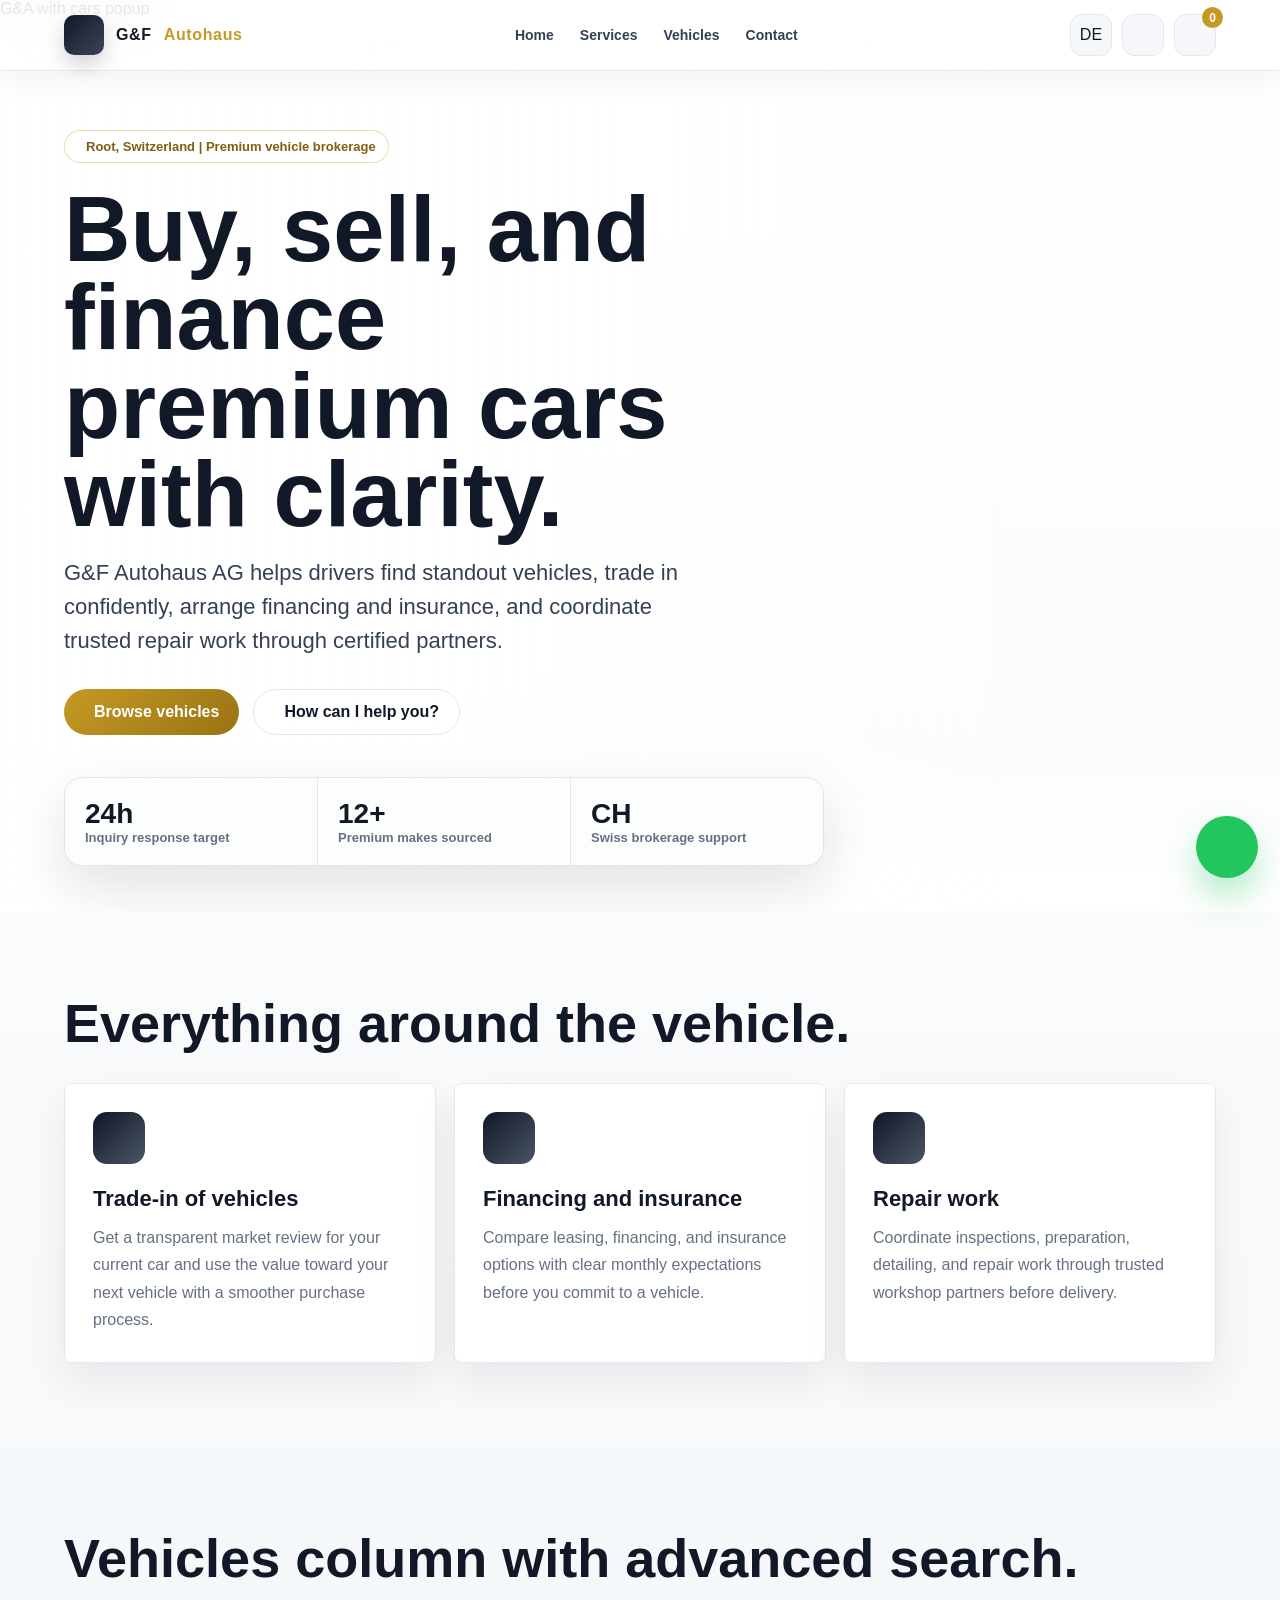
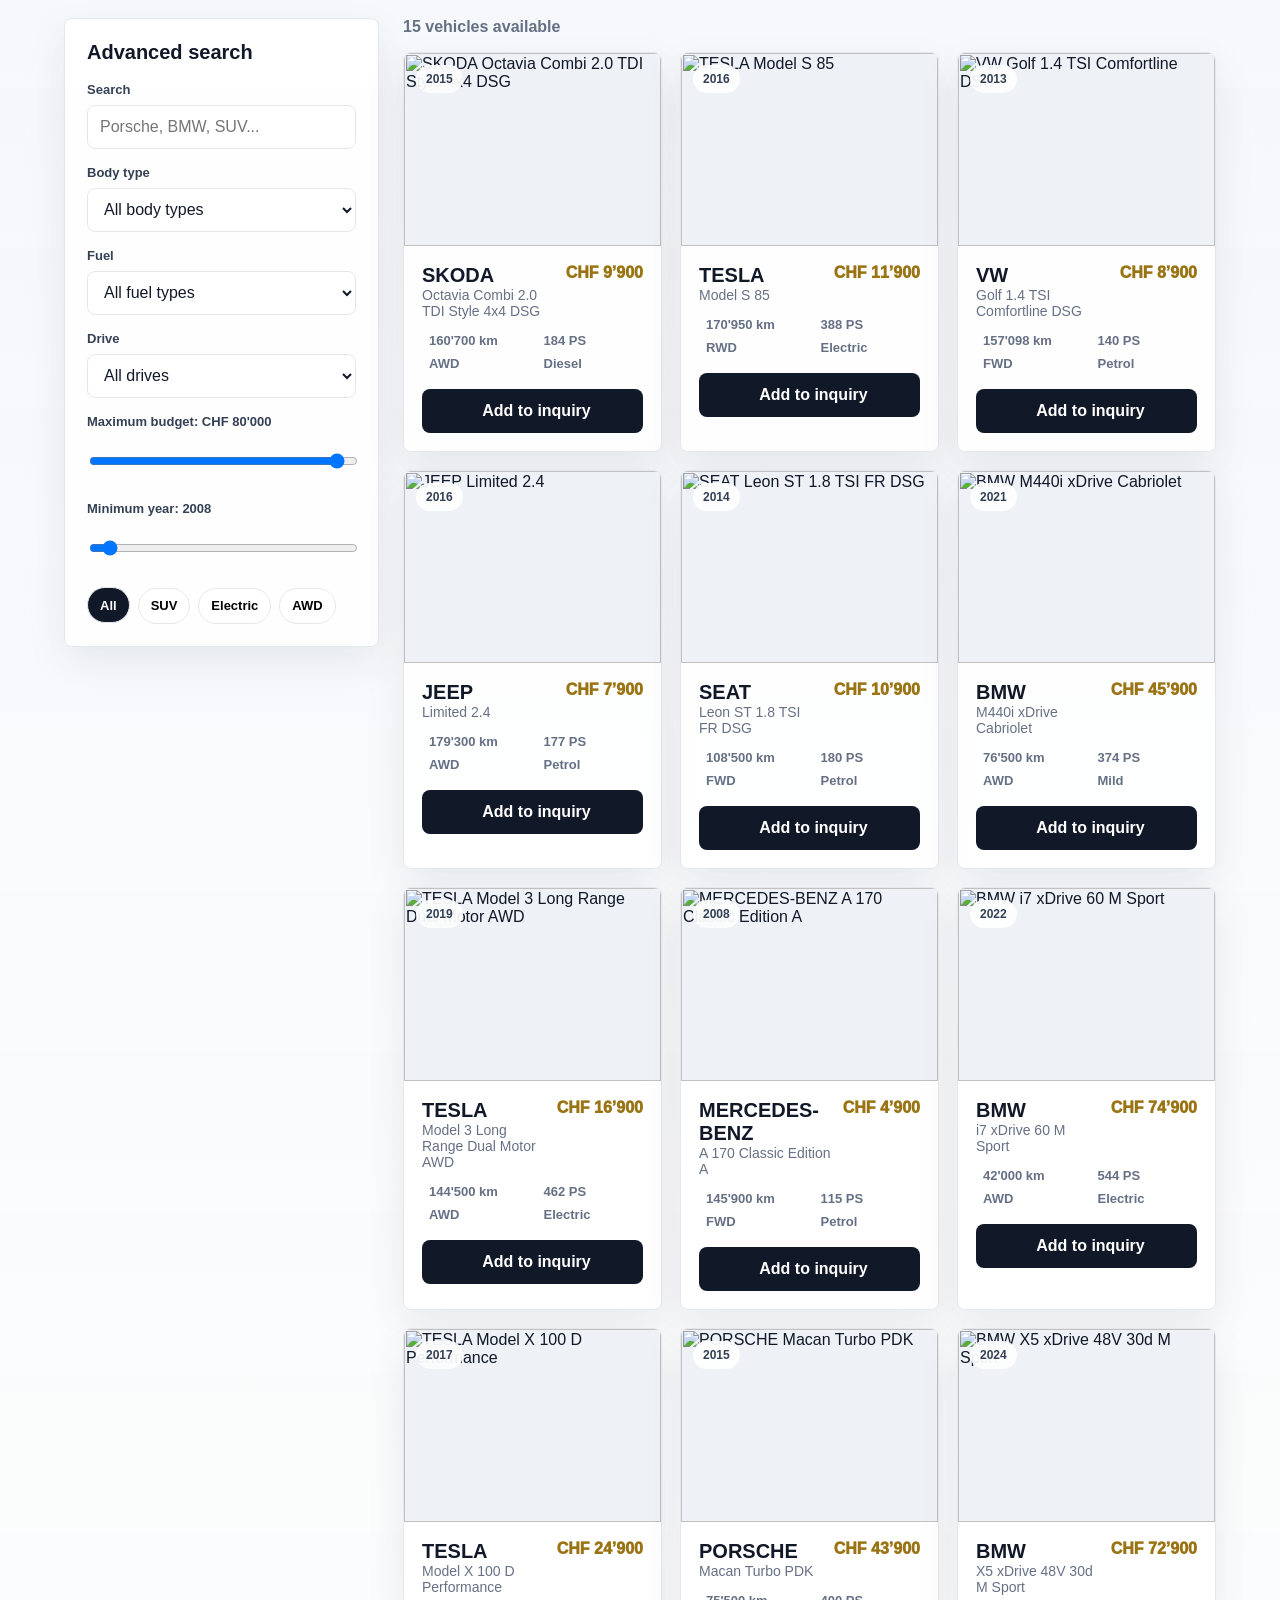
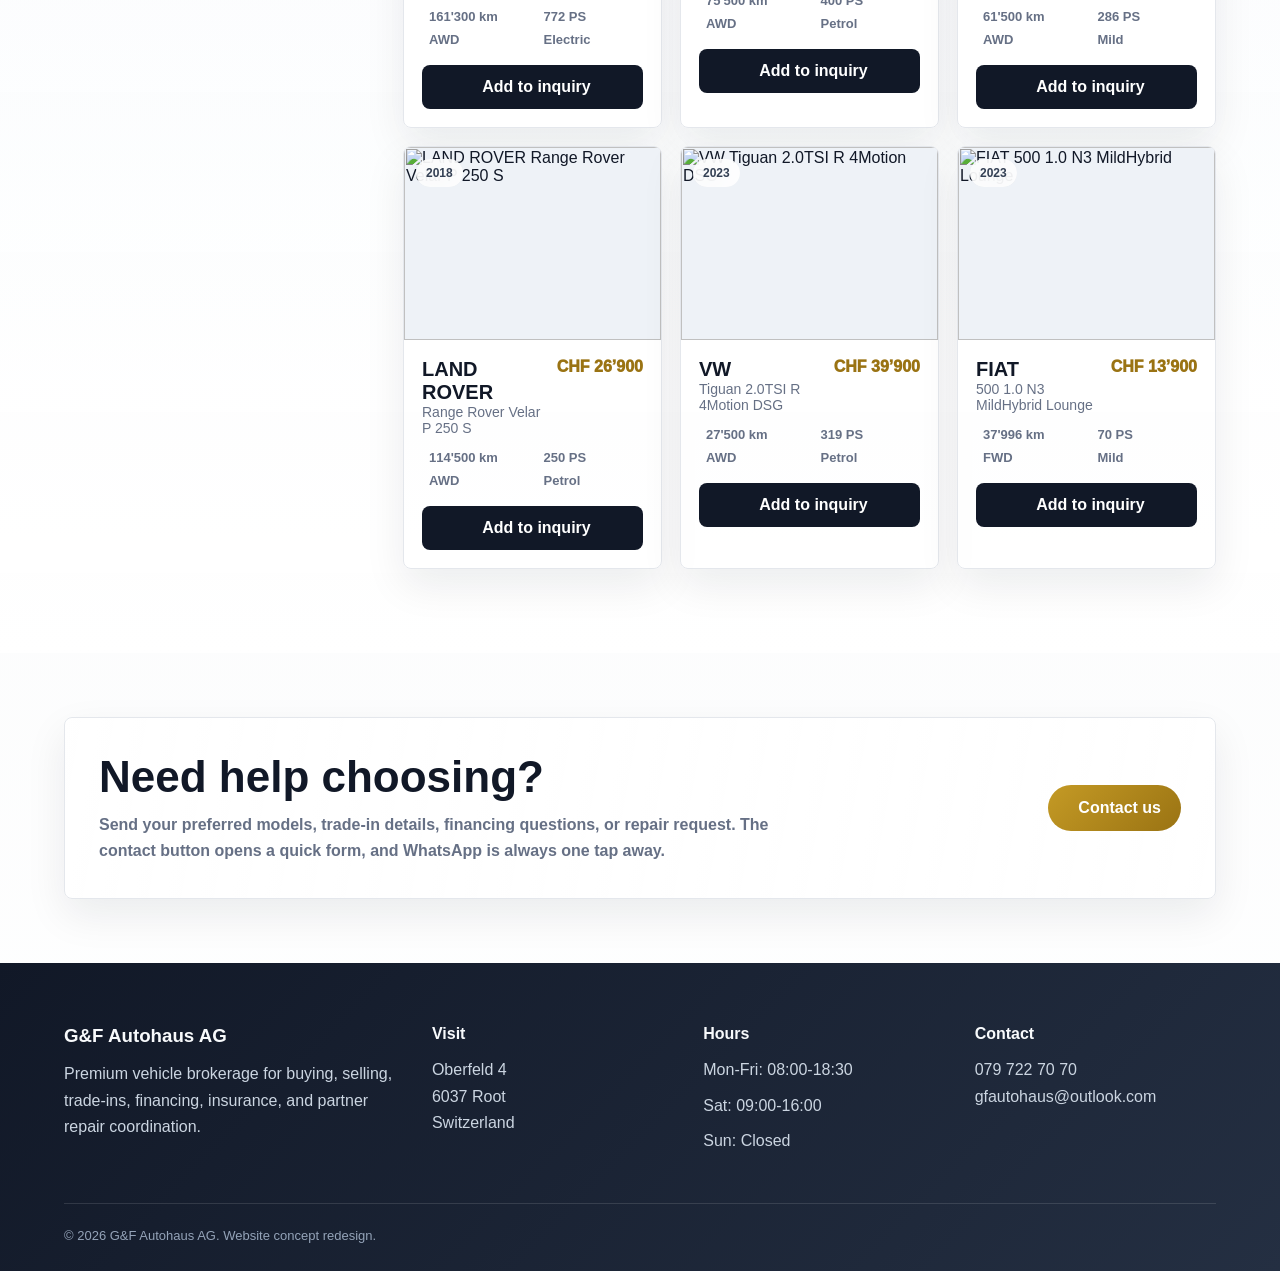
==== commit af5ba302: "done" ====
--- a/index.html
+++ b/index.html
@@ -1,1436 +1,1436 @@
-G&A with cars popup
-
-<!DOCTYPE html>
-<html lang="en">
-<head>
-  <meta charset="UTF-8" />
-  <meta name="viewport" content="width=device-width, initial-scale=1.0" />
-  <title>G&F Autohaus AG | Premium Vehicle Brokerage</title>
-  <script src="https://cdnjs.cloudflare.com/ajax/libs/font-awesome/6.5.2/js/all.min.js"></script>
-  <style>
-    :root {
-      --ink: #111827;
-      --muted: #667085;
-      --line: #e4e7ec;
-      --soft: #f5f7fa;
-      --paper: #ffffff;
-      --gold: #c49a25;
-      --gold-dark: #9a7313;
-      --green: #22c55e;
-      --blue: #2563eb;
-      --track-opacity: .10; 
-      --track-y: 0px;
-      --shadow: 0 22px 55px rgba(17, 24, 39, .12);
-    }
-    * {
-      box-sizing: border-box;
-    }
-    html {
-      scroll-behavior: smooth;
-    }
-    body {
-      margin: 0;
-      color: var(--ink);
-      font-family: Inter, "Segoe UI", Roboto, Arial, sans-serif;
-      background: linear-gradient(180deg, #ffffff 0%, #f4f6f8 45%, #ffffff 100%);
-      overflow-x: hidden;
-      isolation: isolate;
-    }
-    body::before {
-      content: "";
-      position: fixed;
-      inset: -18vh -18vw;
-      pointer-events: none;
-      z-index: -1;
-      opacity: var(--track-opacity);
-      mix-blend-mode: multiply;
-      background-image: url("tyre-tracks-pattern.jpg");
-      background-position: 50% var(--track-y);
-      background-repeat: repeat;
-      background-size: 520px auto;
-      transform: rotate(-7deg);
-      transform-origin: center;
-      transition: opacity .24s ease-out;
-    }
-    body::after {
-      content: "";
-      position: fixed;
-      inset: -18vh -18vw;
-      pointer-events: none;
-      z-index: -1;
-      opacity: calc(var(--track-opacity) * .42);
-      mix-blend-mode: multiply;
-      background-image: url("tyre-tracks-pattern.jpg");
-      background-position: 18vw calc(var(--track-y) * -0.55);
-      background-repeat: repeat;
-      background-size: 680px auto;
-      transform: scaleX(-1) rotate(8deg);
-      transform-origin: center;
-      transition: opacity .24s ease-out;
-    }
-    a {
-      color: inherit;
-      text-decoration: none;
-    }
-    button, input, select, textarea {
-      font: inherit;
-    }
-    .topbar {
-      position: fixed;
-      inset: 0 0 auto;
-      z-index: 50;
-      display: flex;
-      align-items: center;
-      justify-content: space-between;
-      gap: 20px;
-      padding: 14px clamp(18px, 5vw, 72px);
-      background: rgba(255, 255, 255, .86);
-      border-bottom: 1px solid rgba(228, 231, 236, .9);
-      backdrop-filter: blur(18px);
-      box-shadow: 0 10px 30px rgba(17, 24, 39, .05);
-    }
-    .brand {
-      display: flex;
-      align-items: center;
-      gap: 12px;
-      font-weight: 900;
-      letter-spacing: .04em;
-      white-space: nowrap;
-    }
-    .brand-mark {
-      display: grid;
-      place-items: center;
-      width: 40px;
-      height: 40px;
-      border-radius: 10px;
-      color: #fff;
-      background: linear-gradient(135deg, var(--ink), #3b4556);
-      box-shadow: 0 10px 20px rgba(17, 24, 39, .18);
-    }
-    .brand span {
-      color: var(--gold);
-    }
-    .nav-links {
-      display: flex;
-      align-items: center;
-      justify-content: center;
-      gap: 22px;
-      color: #344054;
-      font-weight: 700;
-      font-size: 14px;
-    }
-    .nav-links a {
-      position: relative;
-      padding: 10px 2px;
-    }
-    .nav-links a::after {
-      content: "";
-      position: absolute;
-      left: 0;
-      right: 0;
-      bottom: 4px;
-      height: 2px;
-      background: var(--gold);
-      transform: scaleX(0);
-      transform-origin: left;
-      transition: transform .22s ease;
-    }
-    .nav-links a:hover::after {
-      transform: scaleX(1);
-    }
-    .nav-actions {
-      display: flex;
-      align-items: center;
-      gap: 10px;
-    }
-    .icon-btn, .primary-btn, .ghost-btn {
-      border: 0;
-      cursor: pointer;
-      transition: transform .2s ease, box-shadow .2s ease, background .2s ease, color .2s ease;
-    }
-    .icon-btn {
-      position: relative;
-      display: grid;
-      place-items: center;
-      width: 42px;
-      height: 42px;
-      border-radius: 12px;
-      background: var(--soft);
-      color: var(--ink);
-      border: 1px solid var(--line);
-    }
-    .icon-btn:hover, .primary-btn:hover, .ghost-btn:hover {
-      transform: translateY(-2px);
-      box-shadow: 0 14px 30px rgba(17, 24, 39, .12);
-    }
-    .cart-count {
-      position: absolute;
-      top: -8px;
-      right: -8px;
-      display: grid;
-      place-items: center;
-      min-width: 21px;
-      height: 21px;
-      padding: 0 6px;
-      border-radius: 999px;
-      color: #fff;
-      background: var(--gold);
-      font-size: 12px;
-      font-weight: 900;
-    }
-    .primary-btn, .ghost-btn {
-      display: inline-flex;
-      align-items: center;
-      justify-content: center;
-      gap: 10px;
-      min-height: 46px;
-      padding: 0 20px;
-      border-radius: 999px;
-      font-weight: 850;
-    }
-    .primary-btn {
-      color: #fff;
-      background: linear-gradient(135deg, var(--gold), var(--gold-dark));
-    }
-    .ghost-btn {
-      color: var(--ink);
-      background: rgba(255, 255, 255, .82);
-      border: 1px solid var(--line);
-    }
-    .hero {
-      min-height: 92vh;
-      display: grid;
-      align-items: end;
-      padding: 112px clamp(18px, 5vw, 72px) 46px;
-      background:
-        linear-gradient(90deg, rgba(255, 255, 255, .94) 0%, rgba(255, 255, 255, .78) 42%, rgba(255, 255, 255, .24) 78%),
-        url("https://images.unsplash.com/photo-1617788138017-80ad40651399?auto=format&fit=crop&w=2200&q=85") center / cover no-repeat;
-      position: relative;
-      overflow: hidden;
-    }
-    .hero::after {
-      content: "";
-      position: absolute;
-      inset: auto 0 0;
-      height: 170px;
-      background: linear-gradient(transparent, rgba(255, 255, 255, .98));
-      pointer-events: none;
-    }
-    .hero-content {
-      position: relative;
-      z-index: 2;
-      max-width: 760px;
-    }
-    .eyebrow {
-      display: inline-flex;
-      align-items: center;
-      gap: 9px;
-      padding: 8px 12px;
-      border: 1px solid rgba(196, 154, 37, .35);
-      border-radius: 999px;
-      background: rgba(255, 255, 255, .82);
-      color: #805f12;
-      font-weight: 850;
-      font-size: 13px;
-    }
-    h1 {
-      margin: 22px 0 18px;
-      max-width: 720px;
-      font-size: clamp(48px, 8vw, 92px);
-      line-height: .96;
-      letter-spacing: 0;
-    }
-    .hero p {
-      margin: 0 0 30px;
-      max-width: 640px;
-      color: #344054;
-      font-size: clamp(17px, 2vw, 22px);
-      line-height: 1.55;
-      font-weight: 520;
-    }
-    .hero-actions {
-      display: flex;
-      flex-wrap: wrap;
-      gap: 14px;
-    }
-    .stats-strip {
-      position: relative;
-      z-index: 3;
-      display: grid;
-      grid-template-columns: repeat(3, minmax(0, 1fr));
-      gap: 1px;
-      width: min(900px, 100%);
-      margin-top: 42px;
-      border: 1px solid rgba(228, 231, 236, .9);
-      border-radius: 18px;
-      overflow: hidden;
-      background: var(--line);
-      box-shadow: var(--shadow);
-    }
-    .stat {
-      background: rgba(255, 255, 255, .9);
-      padding: 20px;
-    }
-    .stat strong {
-      display: block;
-      font-size: 28px;
-    }
-    .stat span {
-      color: var(--muted);
-      font-weight: 700;
-      font-size: 13px;
-    }
-    section {
-      position: relative;
-      padding: 84px clamp(18px, 5vw, 72px);
-    }
-    .section-head {
-      display: flex;
-      align-items: end;
-      justify-content: space-between;
-      gap: 24px;
-      max-width: 1220px;
-      margin: 0 auto 32px;
-    }
-    .section-head h2 {
-      margin: 0;
-      font-size: clamp(32px, 5vw, 54px);
-      line-height: 1.02;
-    }
-    .section-head p {
-      margin: 0;
-      max-width: 520px;
-      color: var(--muted);
-      line-height: 1.7;
-      font-weight: 560;
-    }
-    .services-grid {
-      display: grid;
-      grid-template-columns: repeat(3, minmax(0, 1fr));
-      gap: 18px;
-      max-width: 1220px;
-      margin: 0 auto;
-    }
-    .service-card, .filter-panel, .vehicle-card, .contact-panel {
-      background: rgba(255, 255, 255, .92);
-      border: 1px solid var(--line);
-      box-shadow: 0 16px 42px rgba(17, 24, 39, .08);
-    }
-    .service-card {
-      min-height: 260px;
-      padding: 28px;
-      border-radius: 8px;
-      transition: transform .25s ease, box-shadow .25s ease, border-color .25s ease;
-    }
-    .service-card:hover {
-      transform: translateY(-7px);
-      border-color: rgba(196, 154, 37, .5);
-      box-shadow: var(--shadow);
-    }
-    .service-icon {
-      display: grid;
-      place-items: center;
-      width: 52px;
-      height: 52px;
-      margin-bottom: 22px;
-      border-radius: 14px;
-      color: #fff;
-      background: linear-gradient(135deg, var(--ink), #4b5565);
-    }
-    .service-card h3 {
-      margin: 0 0 12px;
-      font-size: 22px;
-    }
-    .service-card p {
-      margin: 0;
-      color: var(--muted);
-      line-height: 1.72;
-    }
-    .showroom {
-      background: linear-gradient(180deg, rgba(245, 247, 250, .76), rgba(255, 255, 255, .82));
-    }
-    .showroom-layout {
-      display: grid;
-      grid-template-columns: 315px minmax(0, 1fr);
-      gap: 24px;
-      max-width: 1220px;
-      margin: 0 auto;
-    }
-    .filter-panel {
-      position: sticky;
-      top: 92px;
-      align-self: start;
-      padding: 22px;
-      border-radius: 8px;
-    }
-    .filter-panel h3 {
-      margin: 0 0 18px;
-      font-size: 20px;
-    }
-    .field {
-      display: grid;
-      gap: 8px;
-      margin-bottom: 16px;
-    }
-    .field label {
-      color: #344054;
-      font-size: 13px;
-      font-weight: 850;
-    }
-    .field input, .field select {
-      width: 100%;
-      min-height: 44px;
-      padding: 0 12px;
-      border: 1px solid var(--line);
-      border-radius: 8px;
-      background: #fff;
-      color: var(--ink);
-      outline: none;
-      transition: border-color .2s ease, box-shadow .2s ease;
-    }
-    .field input:focus, .field select:focus {
-      border-color: rgba(196, 154, 37, .7);
-      box-shadow: 0 0 0 4px rgba(196, 154, 37, .12);
-    }
-    .quick-filters {
-      display: flex;
-      flex-wrap: wrap;
-      gap: 8px;
-    }
-    .chip {
-      min-height: 36px;
-      padding: 0 12px;
-      border: 1px solid var(--line);
-      border-radius: 999px;
-      background: #fff;
-      cursor: pointer;
-      font-size: 13px;
-      font-weight: 850;
-      transition: background .2s ease, color .2s ease, transform .2s ease;
-    }
-    .chip:hover, .chip.active {
-      color: #fff;
-      background: var(--ink);
-      transform: translateY(-1px);
-    }
-    .vehicle-toolbar {
-      display: flex;
-      align-items: center;
-      justify-content: space-between;
-      gap: 16px;
-      margin-bottom: 16px;
-      color: var(--muted);
-      font-weight: 800;
-    }
-    .vehicle-grid {
-      display: grid;
-      grid-template-columns: repeat(3, minmax(0, 1fr));
-      gap: 18px;
-    }
-    .vehicle-card {
-      position: relative;
-      overflow: hidden;
-      border-radius: 8px;
-      transition: transform .25s ease, box-shadow .25s ease, border-color .25s ease;
-    }
-    .vehicle-card:hover {
-      transform: translateY(-6px);
-      border-color: rgba(37, 99, 235, .22);
-      box-shadow: var(--shadow);
-    }
-    .vehicle-card .img-container {
-      width: 100%;
-      aspect-ratio: 4 / 3;
-      overflow: hidden;
-      background: #eef2f7;
-      cursor: pointer;
-    }
-    .vehicle-card img {
-      display: block;
-      width: 100%;
-      height: 100%;
-      object-fit: cover;
-      transition: transform .45s ease;
-    }
-    .vehicle-card:hover img {
-      transform: scale(1.06);
-    }
-    .badge {
-      position: absolute;
-      top: 12px;
-      left: 12px;
-      padding: 7px 10px;
-      border-radius: 999px;
-      background: rgba(255, 255, 255, .88);
-      backdrop-filter: blur(12px);
-      color: #344054;
-      font-size: 12px;
-      font-weight: 900;
-      z-index: 2;
-    }
-    .vehicle-body {
-      padding: 18px;
-    }
-    .vehicle-title {
-      display: flex;
-      justify-content: space-between;
-      gap: 12px;
-      align-items: start;
-      margin-bottom: 10px;
-      cursor: pointer;
-    }
-    .vehicle-title h3 {
-      margin: 0;
-      font-size: 20px;
-    }
-    .price {
-      color: var(--gold-dark);
-      font-weight: 950;
-      white-space: nowrap;
-    }
-    .specs {
-      display: grid;
-      grid-template-columns: repeat(2, minmax(0, 1fr));
-      gap: 8px;
-      margin: 14px 0 18px;
-      color: var(--muted);
-      font-size: 13px;
-      font-weight: 750;
-    }
-    .specs span {
-      display: inline-flex;
-      align-items: center;
-      gap: 7px;
-      min-width: 0;
-      white-space: nowrap;
-      overflow: hidden;
-      text-overflow: ellipsis;
-    }
-    .card-actions {
-      display: grid;
-      grid-template-columns: 1fr;
-      gap: 10px;
-    }
-    .add-btn {
-      min-height: 44px;
-      border: 0;
-      border-radius: 8px;
-      color: #fff;
-      background: var(--ink);
-      cursor: pointer;
-      font-weight: 900;
-      display: inline-flex;
-      align-items: center;
-      justify-content: center;
-      gap: 8px;
-      transition: background .2s ease, transform .2s ease;
-    }
-    .add-btn:hover {
-      background: var(--gold-dark);
-      transform: translateY(-2px);
-    }
-    .smoke {
-      position: fixed;
-      width: 16px;
-      height: 16px;
-      border-radius: 50%;
-      z-index: 120;
-      pointer-events: none;
-      background: radial-gradient(circle, rgba(255,255,255,.92), rgba(180,188,200,.45), transparent 70%);
-      animation: puff .9s ease-out forwards;
-    }
-    .fly-car {
-      position: fixed;
-      z-index: 130;
-      width: 118px;
-      height: 76px;
-      object-fit: cover;
-      border-radius: 8px;
-      box-shadow: var(--shadow);
-      pointer-events: none;
-      transition: transform .72s cubic-bezier(.2,.9,.3,1), opacity .72s ease;
-    }
-    @keyframes puff {
-      to {
-        transform: translate(var(--dx), var(--dy)) scale(3.4);
-        opacity: 0;
-      }
-    }
-    .contact-band {
-      padding-top: 64px;
-      padding-bottom: 64px;
-    }
-    .contact-panel {
-      display: grid;
-      grid-template-columns: 1fr auto;
-      align-items: center;
-      gap: 22px;
-      max-width: 1220px;
-      margin: 0 auto;
-      padding: 34px;
-      border-radius: 8px;
-      background:
-        linear-gradient(100deg, rgba(255,255,255,.96), rgba(255,255,255,.82)),
-        url("https://images.unsplash.com/photo-1503376780353-7e6692767b70?auto=format&fit=crop&w=1600&q=80") center / cover;
-    }
-    .contact-panel h2 {
-      margin: 0 0 10px;
-      font-size: clamp(28px, 4vw, 44px);
-    }
-    .contact-panel p {
-      margin: 0;
-      color: var(--muted);
-      line-height: 1.65;
-      max-width: 680px;
-      font-weight: 650;
-    }
-    .modal-backdrop {
-      position: fixed;
-      inset: 0;
-      z-index: 100;
-      display: none;
-      place-items: center;
-      padding: 18px;
-      background: rgba(17, 24, 39, .45);
-      backdrop-filter: blur(12px);
-    }
-    .modal-backdrop.open {
-      display: grid;
-    }
-    .modal {
-      width: min(560px, 100%);
-      max-height: min(740px, 92vh);
-      overflow: auto;
-      border-radius: 12px;
-      background: #fff;
-      box-shadow: 0 35px 80px rgba(17, 24, 39, .3);
-      animation: pop .24s ease both;
-    }
-    @keyframes pop {
-      from {
-        opacity: 0;
-        transform: translateY(16px) scale(.96);
-      }
-    }
-    .modal-header {
-      display: flex;
-      align-items: center;
-      justify-content: space-between;
-      gap: 16px;
-      padding: 22px;
-      border-bottom: 1px solid var(--line);
-    }
-    .modal-header h3 {
-      margin: 0;
-      font-size: 24px;
-    }
-    .modal-body {
-      padding: 22px;
-    }
-    .cart-row {
-      display: grid;
-      grid-template-columns: 74px 1fr auto;
-      gap: 12px;
-      align-items: center;
-      padding: 12px 0;
-      border-bottom: 1px solid var(--line);
-    }
-    .cart-row img {
-      width: 74px;
-      height: 54px;
-      object-fit: cover;
-      border-radius: 8px;
-    }
-    .cart-row h4 {
-      margin: 0 0 4px;
-      font-size: 15px;
-    }
-    .cart-row p {
-      margin: 0;
-      color: var(--muted);
-      font-weight: 750;
-      font-size: 13px;
-    }
-    .remove-btn {
-      width: 38px;
-      height: 38px;
-      border-radius: 10px;
-      border: 1px solid #fee2e2;
-      color: #dc2626;
-      background: #fff5f5;
-      cursor: pointer;
-      display: grid;
-      place-items: center;
-      transition: background 0.2s, color 0.2s;
-    }
-    .remove-btn:hover {
-      background: #dc2626;
-      color: #fff;
-    }
-    .total-row {
-      display: flex;
-      justify-content: space-between;
-      gap: 12px;
-      padding: 18px 0;
-      font-size: 20px;
-      font-weight: 950;
-    }
-    .contact-form {
-      display: grid;
-      gap: 12px;
-    }
-    .contact-form input, .contact-form textarea {
-      width: 100%;
-      padding: 13px 14px;
-      border: 1px solid var(--line);
-      border-radius: 8px;
-      outline: none;
-      resize: vertical;
-    }
-    .contact-form input:focus, .contact-form textarea:focus {
-      border-color: var(--gold);
-    }
-    .whatsapp {
-      position: fixed;
-      right: 22px;
-      bottom: 22px;
-      z-index: 55;
-      display: grid;
-      place-items: center;
-      width: 62px;
-      height: 62px;
-      border-radius: 999px;
-      color: #fff;
-      background: var(--green);
-      box-shadow: 0 18px 34px rgba(34, 197, 94, .34);
-      font-size: 30px;
-      transition: transform .22s ease;
-    }
-    .whatsapp:hover {
-      transform: translateY(-4px) rotate(8deg) scale(1.04);
-    }
-    footer {
-      padding: 62px clamp(18px, 5vw, 72px) 28px;
-      color: #f8fafc;
-      background: linear-gradient(135deg, #111827, #242f42);
-    }
-    .footer-grid {
-      display: grid;
-      grid-template-columns: 1.4fr 1fr 1fr 1fr;
-      gap: 30px;
-      max-width: 1220px;
-      margin: 0 auto 40px;
-    }
-    footer h3, footer h4 {
-      margin: 0 0 14px;
-    }
-    footer p, footer li {
-      margin: 0 0 9px;
-      color: #cbd5e1;
-      line-height: 1.65;
-      list-style: none;
-    }
-    footer ul {
-      margin: 0;
-      padding: 0;
-    }
-    .footer-bottom {
-      max-width: 1220px;
-      margin: 0 auto;
-      padding-top: 24px;
-      border-top: 1px solid rgba(255,255,255,.12);
-      color: #94a3b8;
-      font-size: 13px;
-    }
-    .reveal {
-      opacity: 0;
-      transform: translateY(28px);
-      transition: opacity .7s ease, transform .7s ease;
-    }
-    .reveal.visible {
-      opacity: 1;
-      transform: translateY(0);
-    }
-    /* Technical Specification Dynamic Modal Popups Sheet Layout */
-    .spec-table {
-      width: 100%;
-      border-collapse: collapse;
-      margin-top: 16px;
-    }
-    .spec-table tr {
-      border-bottom: 1px solid var(--line);
-    }
-    .spec-table td {
-      padding: 12px 6px;
-      font-size: 14px;
-    }
-    .spec-table td.label {
-      color: var(--muted);
-      font-weight: 700;
-      width: 40%;
-    }
-    .spec-table td.value {
-      color: var(--ink);
-      font-weight: 800;
-    }
-    @media (max-width: 1050px) {
-      .nav-links {
-        display: none;
-      }
-      .services-grid, .vehicle-grid, .footer-grid {
-        grid-template-columns: repeat(2, minmax(0, 1fr));
-      }
-      .showroom-layout {
-        grid-template-columns: 1fr;
-      }
-      .filter-panel {
-        position: static;
-      }
-    }
-    @media (max-width: 720px) {
-      .topbar {
-        padding: 12px 14px;
-      }
-      .brand {
-        font-size: 14px;
-      }
-      .brand-mark {
-        width: 34px;
-        height: 34px;
-      }
-      .hero {
-        min-height: 86vh;
-        padding-top: 92px;
-      }
-      .stats-strip, .services-grid, .vehicle-grid, .contact-panel, .footer-grid {
-        grid-template-columns: 1fr;
-      }
-      .section-head, .vehicle-toolbar {
-        display: grid;
-        align-items: start;
-      }
-      .contact-panel {
-        padding: 24px;
-      }
-      .hero-actions .primary-btn, .hero-actions .ghost-btn {
-        width: 100%;
-      }
-      .whatsapp {
-        right: 16px;
-        bottom: 16px;
-      }
-    }
-  </style>
-</head>
-<body>
-  <header class="topbar">
-    <a class="brand" href="#home" aria-label="G&F Autohaus home">
-      <span class="brand-mark"><i class="fa-solid fa-car-side"></i></span>
-      G&F <span data-i18n="brand_suffix">Autohaus</span>
-    </a>
-    <nav class="nav-links" aria-label="Main navigation">
-      <a href="#home" data-i18n="nav_home">Home</a>
-      <a href="#services" data-i18n="nav_services">Services</a>
-      <a href="#vehicles" data-i18n="nav_vehicles">Vehicles</a>
-      <a href="#contact" data-i18n="nav_contact">Contact</a>
-    </nav>
-    <div class="nav-actions">
-      <button class="icon-btn" id="languageBtn" aria-label="Translate website" title="English / Deutsch">DE</button>
-      <button class="icon-btn" id="soundBtn" aria-label="Toggle sound effects" title="Sound effects">
-        <i class="fa-solid fa-volume-high"></i>
-      </button>
-      <button class="icon-btn" id="cartBtn" aria-label="Open inquiry cart" title="Inquiry cart">
-        <i class="fa-solid fa-cart-shopping"></i>
-        <span class="cart-count" id="cartCount">0</span>
-      </button>
-    </div>
-  </header>
-
-  <main id="home">
-    <section class="hero">
-      <div class="hero-content reveal visible">
-        <span class="eyebrow"><i class="fa-solid fa-location-dot"></i><span data-i18n="eyebrow">Root, Switzerland | Premium vehicle brokerage</span></span>
-        <h1 data-i18n="hero_title">Buy, sell, and finance premium cars with clarity.</h1>
-        <p data-i18n="hero_text">G&F Autohaus AG helps drivers find standout vehicles, trade in confidently, arrange financing and insurance, and coordinate trusted repair work through certified partners.</p>
-        <div class="hero-actions">
-          <a class="primary-btn" href="#vehicles"><i class="fa-solid fa-magnifying-glass"></i><span data-i18n="browse_btn">Browse vehicles</span></a>
-          <button class="ghost-btn" id="helpBtn"><i class="fa-solid fa-headset"></i><span data-i18n="help_btn">How can I help you?</span></button>
-        </div>
-        <div class="stats-strip" aria-label="Company highlights">
-          <div class="stat"><strong>24h</strong><span data-i18n="stat_one">Inquiry response target</span></div>
-          <div class="stat"><strong>12+</strong><span data-i18n="stat_two">Premium makes sourced</span></div>
-          <div class="stat"><strong>CH</strong><span data-i18n="stat_three">Swiss brokerage support</span></div>
-        </div>
-      </div>
-    </section>
-
-    <section id="services">
-      <div class="section-head reveal">
-        <h2 data-i18n="services_title">Everything around the vehicle.</h2>
-        <p data-i18n="services_intro"></p>
-      </div>
-      <div class="services-grid">
-        <article class="service-card reveal">
-          <div class="service-icon"><i class="fa-solid fa-right-left"></i></div>
-          <h3 data-i18n="trade_title">Trade-in of vehicles</h3>
-          <p data-i18n="trade_text">Get a transparent market review for your current car and use the value toward your next vehicle with a smoother purchase process.</p>
-        </article>
-        <article class="service-card reveal">
-          <div class="service-icon"><i class="fa-solid fa-file-invoice-dollar"></i></div>
-          <h3 data-i18n="finance_title">Financing and insurance</h3>
-          <p data-i18n="finance_text">Compare leasing, financing, and insurance options with clear monthly expectations before you commit to a vehicle.</p>
-        </article>
-        <article class="service-card reveal">
-          <div class="service-icon"><i class="fa-solid fa-screwdriver-wrench"></i></div>
-          <h3 data-i18n="repair_title">Repair work</h3>
-          <p data-i18n="repair_text">Coordinate inspections, preparation, detailing, and repair work through trusted workshop partners before delivery.</p>
-        </article>
-      </div>
-    </section>
-
-    <section class="showroom" id="vehicles">
-      <div class="section-head reveal">
-        <h2 data-i18n="vehicles_title">Vehicles column with advanced search.</h2>
-        <p data-i18n="vehicles_intro"></p>
-      </div>
-      <div class="showroom-layout">
-        <aside class="filter-panel reveal">
-          <h3 data-i18n="filters_title">Advanced search</h3>
-          <div class="field">
-            <label for="searchInput" data-i18n="keyword_label">Search</label>
-            <input id="searchInput" type="search" placeholder="Porsche, BMW, SUV..." />
-          </div>
-          <div class="field">
-            <label for="bodySelect" data-i18n="body_label">Body type</label>
-            <select id="bodySelect">
-              <option value="all" data-i18n="all_bodies">All body types</option>
-              <option value="Estate">Estate</option>
-              <option value="Hatchback">Hatchback</option>
-              <option value="SUV">SUV</option>
-              <option value="Sedan">Sedan</option>
-              <option value="Convertible">Convertible</option>
-            </select>
-          </div>
-          <div class="field">
-            <label for="fuelSelect" data-i18n="fuel_label">Fuel</label>
-            <select id="fuelSelect">
-              <option value="all" data-i18n="all_fuels">All fuel types</option>
-              <option value="Diesel">Diesel</option>
-              <option value="Petrol">Petrol</option>
-              <option value="Mild Hybrid Petrol">Mild Hybrid Petrol</option>
-              <option value="Mild Hybrid Diesel">Mild Hybrid Diesel</option>
-              <option value="Electric">Electric</option>
-            </select>
-          </div>
-          <div class="field">
-            <label for="driveSelect" data-i18n="drive_label">Drive</label>
-            <select id="driveSelect">
-              <option value="all" data-i18n="all_drives">All drives</option>
-              <option value="AWD">AWD</option>
-              <option value="RWD">RWD</option>
-              <option value="FWD">FWD</option>
-            </select>
-          </div>
-          <div class="field">
-            <label for="budgetRange"><span data-i18n="budget_label">Maximum budget</span>: <strong id="budgetValue">CHF 80'000</strong></label>
-            <input id="budgetRange" type="range" min="4000" max="80000" step="1000" value="80000" />
-          </div>
-          <div class="field">
-            <label for="yearRange"><span data-i18n="year_label">Minimum year</span>: <strong id="yearValue">2008</strong></label>
-            <input id="yearRange" type="range" min="2008" max="2026" step="1" value="2008" />
-          </div>
-          <div class="quick-filters" aria-label="Quick filters">
-            <button class="chip active" data-chip="all" data-i18n="chip_all">All</button>
-            <button class="chip" data-chip="SUV">SUV</button>
-            <button class="chip" data-chip="Electric">Electric</button>
-            <button class="chip" data-chip="AWD">AWD</button>
-          </div>
-        </aside>
-        <div>
-          <div class="vehicle-toolbar reveal">
-            <span id="resultCount">0 vehicles available</span>
-            <span data-i18n="hint"></span>
-          </div>
-          <div class="vehicle-grid" id="vehicleGrid"></div>
-        </div>
-      </div>
-    </section>
-
-    <section class="contact-band" id="contact">
-      <div class="contact-panel reveal">
-        <div>
-          <h2 data-i18n="contact_title">Need help choosing?</h2>
-          <p data-i18n="contact_text">Send your preferred models, trade-in details, financing questions, or repair request. The contact button opens a quick form, and WhatsApp is always one tap away.</p>
-        </div>
-        <button class="primary-btn" id="contactBtn"><i class="fa-solid fa-envelope"></i><span data-i18n="contact_btn">Contact us</span></button>
-      </div>
-    </section>
-  </main>
-
-  <footer>
-    <div class="footer-grid">
-      <div>
-        <h3>G&F Autohaus AG</h3>
-        <p data-i18n="footer_about">Premium vehicle brokerage for buying, selling, trade-ins, financing, insurance, and partner repair coordination.</p>
-      </div>
-      <div>
-        <h4 data-i18n="footer_visit">Visit</h4>
-        <p>Oberfeld 4<br />6037 Root<br />Switzerland</p>
-      </div>
-      <div>
-        <h4 data-i18n="footer_hours">Hours</h4>
-        <ul>
-          <li>Mon-Fri: 08:00-18:30</li>
-          <li>Sat: 09:00-16:00</li>
-          <li>Sun: Closed</li>
-        </ul>
-      </div>
-      <div>
-        <h4 data-i18n="footer_contact">Contact</h4>
-        <p>079 722 70 70<br />gfautohaus@outlook.com</p>
-      </div>
-    </div>
-    <div class="footer-bottom">© 2026 G&F Autohaus AG. Website concept redesign.</div>
-  </footer>
-
-  <a class="whatsapp" href="https://wa.me/41797227070?text=Hello%20G%26F%20Autohaus%2C%20I%20would%20like%20help%20with%20a%20vehicle." target="_blank" rel="noopener" aria-label="Open WhatsApp">
-    <i class="fa-brands fa-whatsapp"></i>
-  </a>
-
-  <!-- Modals -->
-  <div class="modal-backdrop" id="cartModal" role="dialog" aria-modal="true" aria-labelledby="cartTitle">
-    <div class="modal">
-      <div class="modal-header">
-        <h3 id="cartTitle" data-i18n="cart_title">Inquiry cart</h3>
-        <button class="icon-btn" data-close="cartModal" aria-label="Close cart"><i class="fa-solid fa-xmark"></i></button>
-      </div>
-      <div class="modal-body">
-        <div id="cartItems"></div>
-        <div class="total-row">
-          <span data-i18n="total_label">Estimated total</span>
-          <span id="cartTotal">CHF 0</span>
-        </div>
-        <button class="primary-btn" style="width:100%" id="sendInquiry"><i class="fa-solid fa-paper-plane"></i><span data-i18n="send_inquiry">Send inquiry</span></button>
-      </div>
-    </div>
-  </div>
-
-  <div class="modal-backdrop" id="contactModal" role="dialog" aria-modal="true" aria-labelledby="contactTitle">
-    <div class="modal">
-      <div class="modal-header">
-        <h3 id="contactTitle" data-i18n="contact_modal_title">How can we help?</h3>
-        <button class="icon-btn" data-close="contactModal" aria-label="Close contact form"><i class="fa-solid fa-xmark"></i></button>
-      </div>
-      <div class="modal-body">
-        <form class="contact-form" id="contactForm">
-          <input required id="formName" placeholder="Name" />
-          <input required id="formEmail" type="email" placeholder="Email" />
-          <input id="formPhone" placeholder="Phone / WhatsApp" />
-          <textarea id="formMessage" rows="5" placeholder="Tell us what you are looking for..."></textarea>
-          <button class="primary-btn" type="submit"><i class="fa-solid fa-check"></i><span data-i18n="submit_contact">Submit request</span></button>
-        </form>
-      </div>
-    </div>
-  </div>
-
-  <!-- Technical Details Specifications Popup Modal -->
-  <div class="modal-backdrop" id="specModal" role="dialog" aria-modal="true" aria-labelledby="specTitle">
-    <div class="modal">
-      <div class="modal-header">
-        <h3 id="specTitle">Vehicle Specifications</h3>
-        <button class="icon-btn" data-close="specModal" aria-label="Close details"><i class="fa-solid fa-xmark"></i></button>
-      </div>
-      <div class="modal-body" id="specModalBody">
-        <!-- Structured data injected inside setup loop dynamically -->
-      </div>
-    </div>
-  </div>
-
-  <script>
-    // 1. Dataset - Fully comprehensive data matching current live showroom portfolio
-    const vehicles = [
-      { id: 20489017, make: "SKODA", model: "Octavia Combi 2.0 TDI Style 4x4 DSG", year: 2015, price: 9900, body: "Estate", fuel: "Diesel", drive: "AWD", km: "160'700 km", power: "184 PS (135 kW)", transmission: "Halbautomatisches Getriebe", img: "https://images.autoscout24.ch/public/listing/17/20489017/341897558.jpeg?w=768" },
-      { id: 20449076, make: "TESLA", model: "Model S 85", year: 2016, price: 11900, body: "Sedan", fuel: "Electric", drive: "RWD", km: "170'950 km", power: "388 PS (285 kW)", transmission: "Automat", img: "https://images.autoscout24.ch/public/listing/76/20449076/629103606.jpg?w=768" },
-      { id: 20449064, make: "VW", model: "Golf 1.4 TSI Comfortline DSG", year: 2013, price: 8900, body: "Hatchback", fuel: "Petrol", drive: "FWD", km: "157'098 km", power: "140 PS (103 kW)", transmission: "Halbautomatisches Getriebe", img: "https://images.autoscout24.ch/public/listing/64/20449064/2041456300.jpg?w=768" },
-      { id: 20449049, make: "JEEP", model: "Limited 2.4", year: 2016, price: 7900, body: "SUV", fuel: "Petrol", drive: "AWD", km: "179'300 km", power: "177 PS (130 kW)", transmission: "Halbautomatisches Getriebe", img: "https://images.autoscout24.ch/public/listing/49/20449049/547251284.jpg?w=768" },
-      { id: 20386265, make: "SEAT", model: "Leon ST 1.8 TSI FR DSG", year: 2014, price: 10900, body: "Estate", fuel: "Petrol", drive: "FWD", km: "108'500 km", power: "180 PS (132 kW)", transmission: "Halbautomatisches Getriebe", img: "https://images.autoscout24.ch/public/listing/265/20386265/1304556399.JPG?w=768" },
-      { id: 20381317, make: "BMW", model: "M440i xDrive Cabriolet", year: 2021, price: 45900, body: "Convertible", fuel: "Mild Hybrid Petrol", drive: "AWD", km: "76'500 km", power: "374 PS (275 kW)", transmission: "Automat", img: "https://images.autoscout24.ch/public/listing/317/20381317/121115819.jpg?w=768" },
-      { id: 30501731, make: "TESLA", model: "Model 3 Long Range Dual Motor AWD", year: 2019, price: 16900, body: "Sedan", fuel: "Electric", drive: "AWD", km: "144'500 km", power: "462 PS (340 kW)", transmission: "Automat", img: "https://images.unsplash.com/photo-1619767886558-efdc259cde1a?auto=format&fit=crop&w=768&q=80" },
-      { id: 30501732, make: "MERCEDES-BENZ", model: "A 170 Classic Edition A", year: 2008, price: 4900, body: "Hatchback", fuel: "Petrol", drive: "FWD", km: "145'900 km", power: "115 PS (85 kW)", transmission: "Stufenlos", img: "https://images.unsplash.com/photo-1618843479313-40f8afb4b4d8?auto=format&fit=crop&w=768&q=80" },
-      { id: 30501733, make: "BMW", model: "i7 xDrive 60 M Sport", year: 2022, price: 74900, body: "Sedan", fuel: "Electric", drive: "AWD", km: "42'000 km", power: "544 PS (400 kW)", transmission: "Automat", img: "https://images.unsplash.com/photo-1555215695-3004980ad54e?auto=format&fit=crop&w=768&q=80" },
-      { id: 30501734, make: "TESLA", model: "Model X 100 D Performance", year: 2017, price: 24900, body: "SUV", fuel: "Electric", drive: "AWD", km: "161'300 km", power: "772 PS (568 kW)", transmission: "Automat", img: "https://images.unsplash.com/photo-1614162692292-7ac56d7f7f1e?auto=format&fit=crop&w=768&q=80" },
-      { id: 30501735, make: "PORSCHE", model: "Macan Turbo PDK", year: 2015, price: 43900, body: "SUV", fuel: "Petrol", drive: "AWD", km: "75'500 km", power: "400 PS (294 kW)", transmission: "Halbautomatisches Getriebe", img: "https://images.unsplash.com/photo-1503376780353-7e6692767b70?auto=format&fit=crop&w=768&q=80" },
-      { id: 30501736, make: "BMW", model: "X5 xDrive 48V 30d M Sport", year: 2024, price: 72900, body: "SUV", fuel: "Mild Hybrid Diesel", drive: "AWD", km: "61'500 km", power: "286 PS (210 kW)", transmission: "Automat", img: "https://images.unsplash.com/photo-1533473359331-0135ef1b58bf?auto=format&fit=crop&w=768&q=80" },
-      { id: 30501737, make: "LAND ROVER", model: "Range Rover Velar P 250 S", year: 2018, price: 26900, body: "SUV", fuel: "Petrol", drive: "AWD", km: "114'500 km", power: "250 PS (184 kW)", transmission: "Automat", img: "https://images.unsplash.com/photo-1609521263047-f8f205293f24?auto=format&fit=crop&w=768&q=80" },
-      { id: 30501738, make: "VW", model: "Tiguan 2.0TSI R 4Motion DSG", year: 2023, price: 39900, body: "SUV", fuel: "Petrol", drive: "AWD", km: "27'500 km", power: "319 PS (235 kW)", transmission: "Halbautomatisches Getriebe", img: "https://images.unsplash.com/photo-1617654112368-307921291f42?auto=format&fit=crop&w=768&q=80" },
-      { id: 30501739, make: "FIAT", model: "500 1.0 N3 MildHybrid Lounge", year: 2023, price: 13900, body: "Hatchback", fuel: "Mild Hybrid Petrol", drive: "FWD", km: "37'996 km", power: "70 PS (51 kW)", transmission: "Schaltgetriebe manuell", img: "https://images.unsplash.com/photo-1599819811279-d5ad9cccf838?auto=format&fit=crop&w=768&q=80" }
-    ];
-
-    // 2. Localization Setup
-    let currentLang = 'EN';
-    const translations = {
-      EN: {
-        brand_suffix: "Autohaus", nav_home: "Home", nav_services: "Services", nav_vehicles: "Vehicles", nav_contact: "Contact",
-        eyebrow: "Root, Switzerland | Premium vehicle brokerage",
-        hero_title: "Buy, sell, and finance premium cars with clarity.",
-        hero_text: "G&F Autohaus AG helps drivers find standout vehicles, trade in confidently, arrange financing and insurance, and coordinate trusted repair work through certified partners.",
-        browse_btn: "Browse vehicles", help_btn: "How can I help you?",
-        stat_one: "Inquiry response target", stat_two: "Premium makes sourced", stat_three: "Swiss brokerage support",
-        services_title: "Everything around the vehicle.",
-        services_intro: "The page mirrors a modern autohaus experience: bright, simple, fast to scan, and focused on the services customers ask for before they buy.",
-        trade_title: "Trade-in of vehicles", trade_text: "Get a transparent market review for your current car and use the value toward your next vehicle with a smoother purchase process.",
-        finance_title: "Financing and insurance", finance_text: "Compare leasing, financing, and insurance options with clear monthly expectations before you commit to a vehicle.",
-        repair_title: "Repair work", repair_text: "Coordinate inspections, preparation, detailing, and repair work through trusted workshop partners before delivery.",
-        vehicles_title: "Vehicles column with advanced search.",
-        vehicles_intro: "Search by make, model, body type, fuel, drive, budget, and year. Add cars to the inquiry pop-up when you want the team to follow up.",
-        filters_title: "Advanced search", keyword_label: "Search", body_label: "Body type", fuel_label: "Fuel", drive_label: "Drive",
-        all_bodies: "All body types", all_fuels: "All fuel types", all_drives: "All drives",
-        budget_label: "Maximum budget", year_label: "Minimum year", chip_all: "All", hint: "Hover cards, filter live, click title/image for details, or add to cart.",
-        contact_title: "Need help choosing?", contact_text: "Send your preferred models, trade-in details, financing questions, or repair request. The contact button opens a quick form, and WhatsApp is always one tap away.",
-        contact_btn: "Contact us", cart_title: "Inquiry cart", total_label: "Estimated total", send_inquiry: "Send inquiry",
-        contact_modal_title: "How can we help?", submit_contact: "Submit request"
-      },
-      DE: {
-        brand_suffix: "Autohaus", nav_home: "Startseite", nav_services: "Dienstleistungen", nav_vehicles: "Fahrzeuge", nav_contact: "Kontakt",
-        eyebrow: "Root, Schweiz | Erstklassige Fahrzeugvermittlung",
-        hero_title: "Premiumautos kaufen, verkaufen und finanzieren mit Klarheit.",
-        hero_text: "Die G&F Autohaus AG unterstützt Fahrer dabei, herausragende Fahrzeuge zu finden, sicher einzutauschen, Finanzierungen und Versicherungen zu regeln und Reparaturen über zertifizierte Partner zu koordinieren.",
-        browse_btn: "Fahrzeuge durchsuchen", help_btn: "Wie kann ich helfen?",
-        stat_one: "Anfrage-Antwortzeit-Ziel", stat_two: "Premium-Marken beschafft", stat_three: "Schweizer Vermittlungsunterstützung",
-        services_title: "Alles rund um das Fahrzeug.",
-        services_intro: "Die Seite spiegelt ein modernes Autohaus-Erlebnis wider: hell, einfach, schnell zu erfassen und fokussiert auf Services, die Kunden vor dem Kauf nachfragen.",
-        trade_title: "Eintausch von Fahrzeugen", trade_text: "Erhalten Sie eine transparente Marktbewertung für Ihr aktuelles Auto und nutzen Sie den Wert direkt für Ihr nächstes Fahrzeug.",
-        finance_title: "Finanzierung und Versicherung", finance_text: "Vergleichen Sie Leasing-, Finanzierungs- und Versicherungsoptionen mit klaren monatlichen Raten, bevor Sie sich festlegen.",
-        repair_title: "Reparaturarbeiten", repair_text: "Koordinieren Sie Inspektionen, Aufbereitungen, Detailing und Reparaturen durch vertrauenswürdige Werkstattpartner vor der Übergabe.",
-        vehicles_title: "Fahrzeugübersicht mit erweiterter Suche.",
-        vehicles_intro: "Suchen Sie nach Marke, Modell, Karosserieform, Kraftstoff, Antrieb, Budget und Baujahr. Fügen Sie Autos zur Anfrage hinzu.",
-        filters_title: "Erweiterte Suche", keyword_label: "Suche", body_label: "Karosserieform", fuel_label: "Kraftstoff", drive_label: "Antrieb",
-        all_bodies: "Alle Karosserieformen", all_fuels: "Alle Kraftstoffarten", all_drives: "Alle Antriebe",
-        budget_label: "Maximales Budget", year_label: "Mindestbaujahr", chip_all: "Alle", hint: "Karten berühren, live filtern und Favoriten zum Warenkorb hinzufügen.",
-        contact_title: "Unterstützung bei der Auswahl?", contact_text: "Senden Sie Ihre bevorzugten Modelle, Eintauschdetails oder Finanzierungsfragen. Der Kontakt-Button öffnet ein Formular, WhatsApp ist direkt erreichbar.",
-        contact_btn: "Kontaktieren Sie uns", cart_title: "Anfrage-Warenkorb", total_label: "Geschätzte Gesamtsumme", send_inquiry: "Anfrage senden",
-        contact_modal_title: "Wie können wir helfen?", submit_contact: "Anfrage absenden"
-      }
-    };
-
-    function toggleLanguage() {
-      currentLang = currentLang === 'EN' ? 'DE' : 'EN';
-      document.getElementById('languageBtn').innerText = currentLang === 'EN' ? 'DE' : 'EN';
-      document.querySelectorAll('[data-i18n]').forEach(el => {
-        const key = el.getAttribute('data-i18n');
-        if (translations[currentLang][key]) {
-          if (el.tagName === 'INPUT' || el.tagName === 'TEXTAREA') {
-            el.placeholder = translations[currentLang][key];
-          } else {
-            const icon = el.querySelector('i');
-            if (icon) {
-              el.innerHTML = '';
-              el.appendChild(icon);
-              el.appendChild(document.createTextNode(' ' + translations[currentLang][key]));
-            } else {
-              el.innerText = translations[currentLang][key];
-            }
-          }
-        }
-      });
-      updateFilterLabels();
-    }
-
-    function updateFilterLabels() {
-      document.getElementById('budgetValue').innerText = `CHF ${Number(document.getElementById('budgetRange').value).toLocaleString('de-CH')}`;
-      document.getElementById('yearValue').innerText = document.getElementById('yearRange').value;
-    }
-
-    // 3. Sound Effects Engine
-    let soundEnabled = true;
-    const audioCtx = new (window.AudioContext || window.webkitAudioContext)();
-    
-    function playTone(type, freq, duration, vol) {
-      if (!soundEnabled) return;
-      try {
-        const osc = audioCtx.createOscillator();
-        const gainNode = audioCtx.createGain();
-        osc.type = type;
-        osc.frequency.value = freq;
-        gainNode.gain.setValueAtTime(vol, audioCtx.currentTime);
-        gainNode.gain.exponentialRampToValueAtTime(0.00001, audioCtx.currentTime + duration);
-        osc.connect(gainNode);
-        gainNode.connect(audioCtx.destination);
-        osc.start();
-        osc.stop(audioCtx.currentTime + duration);
-      } catch (e) {}
-    }
-
-    // 4. Cart State
-    let cart = [];
-    
-    function updateCartUI() {
-      const countEl = document.getElementById('cartCount');
-      countEl.innerText = cart.length;
-      
-      const itemsEl = document.getElementById('cartItems');
-      itemsEl.innerHTML = '';
-      
-      let total = 0;
-      cart.forEach((car, index) => {
-        total += car.price;
-        itemsEl.innerHTML += `
-          <div class="cart-row">
-            <img src="${car.img}" alt="${car.make}">
-            <div>
-              <h4>${car.make} ${car.model}</h4>
-              <p>CHF ${car.price.toLocaleString('de-CH')} | ${car.year}</p>
-            </div>
-            <button class="remove-btn" onclick="removeFromCart(${index})" aria-label="Remove item"><i class="fa-solid fa-trash"></i></button>
-          </div>
-        `;
-      });
-      document.getElementById('cartTotal').innerText = `CHF ${total.toLocaleString('de-CH')}`;
-    }
-
-    function addToCart(id, event) {
-      const car = vehicles.find(v => v.id === id);
-      if (!car) return;
-      
-      playTone('sine', 523.25, 0.15, 0.1); 
-      setTimeout(() => playTone('sine', 659.25, 0.2, 0.1), 80);
-
-      // Animation elements
-      if (event && event.target) {
-        const btn = event.target.closest('button');
-        const card = btn.closest('.vehicle-card');
-        const img = card.querySelector('img');
-        const rect = img.getBoundingClientRect();
-        
-        const fly = document.createElement('img');
-        fly.src = img.src;
-        fly.className = 'fly-car';
-        fly.style.top = rect.top + 'px';
-        fly.style.left = rect.left + 'px';
-        fly.style.width = rect.width + 'px';
-        fly.style.height = rect.height + 'px';
-        document.body.appendChild(fly);
-        
-        const cartBtn = document.getElementById('cartBtn');
-        const cartRect = cartBtn.getBoundingClientRect();
-        
-        setTimeout(() => {
-          fly.style.transform = `translate(${cartRect.left - rect.left}px, ${cartRect.top - rect.top}px) scale(0.1)`;
-          fly.style.opacity = '0';
-        }, 10);
-        
-        setTimeout(() => fly.remove(), 750);
-      }
-      
-      cart.push(car);
-      updateCartUI();
-    }
-
-    function removeFromCart(index) {
-      playTone('sawtooth', 180, 0.15, 0.05);
-      cart.splice(index, 1);
-      updateCartUI();
-    }
-
-    // New Function: Launch vehicle specific metrics breakdown popups
-    window.openVehicleSpecs = function(id) {
-      const car = vehicles.find(v => v.id === id);
-      if (!car) return;
-      
-      playTone('sine', 440, 0.12, 0.08);
-      document.getElementById('specTitle').innerText = `${car.make} ${car.model}`;
-      
-      const modalBody = document.getElementById('specModalBody');
-      modalBody.innerHTML = `
-        <img src="${car.img}" style="width:100%; border-radius:8px; aspect-ratio:4/3; object-fit:cover; margin-bottom:16px; box-shadow:0 4px 12px rgba(0,0,0,0.1);" alt="${car.make}" />
-        <div style="display:flex; justify-content:space-between; align-items:center; margin-bottom:12px;">
-          <span style="font-size:24px; font-weight:950; color:var(--gold-dark)">CHF ${car.price.toLocaleString('de-CH')}</span>
-          <span style="background:var(--soft); padding:6px 12px; border-radius:999px; font-weight:800; font-size:14px; border:1px solid var(--line)">Model ID: ${car.id}</span>
-        </div>
-        <table class="spec-table">
-          <tr><td class="label">Brand Make</td><td class="value">${car.make}</td></tr>
-          <tr><td class="label">Production Year</td><td class="value">${car.year}</td></tr>
-          <tr><td class="label">Body Layout Type</td><td class="value">${car.body}</td></tr>
-          <tr><td class="label">Fuel / Power Core</td><td class="value">${car.fuel}</td></tr>
-          <tr><td class="label">Drivetrain System</td><td class="value">${car.drive}</td></tr>
-          <tr><td class="label">Odometer Range</td><td class="value">${car.km}</td></tr>
-          <tr><td class="label">Engine Performance</td><td class="value">${car.power}</td></tr>
-          <tr><td class="label">Transmission Type</td><td class="value">${car.transmission}</td></tr>
-        </table>
-        <button class="primary-btn" style="width:100%; margin-top:20px;" onclick="document.getElementById('specModal').classList.remove('open'); addToCart(${car.id}, null);">
-          <i class="fa-solid fa-plus"></i> Add to Inquiry List
-        </button>
-      `;
-      document.getElementById('specModal').classList.add('open');
-    };
-
-    // 5. Advanced Interactive Filtering Logic
-    let activeChipFilter = 'all';
-
-    function renderVehicles() {
-      const grid = document.getElementById('vehicleGrid');
-      grid.innerHTML = '';
-      
-      const search = document.getElementById('searchInput').value.toLowerCase();
-      const body = document.getElementById('bodySelect').value;
-      const fuel = document.getElementById('fuelSelect').value;
-      const drive = document.getElementById('driveSelect').value;
-      const budget = parseInt(document.getElementById('budgetRange').value);
-      const year = parseInt(document.getElementById('yearRange').value);
-      
-      const filtered = vehicles.filter(car => {
-        const matchesSearch = car.make.toLowerCase().includes(search) || car.model.toLowerCase().includes(search);
-        const matchesBody = body === 'all' || car.body === body;
-        const matchesFuel = fuel === 'all' || car.fuel === fuel;
-        const matchesDrive = drive === 'all' || car.drive === drive;
-        const matchesBudget = car.price <= budget;
-        const matchesYear = car.year >= year;
-        
-        // Chip matching
-        let matchesChip = true;
-        if (activeChipFilter !== 'all') {
-          if (activeChipFilter === 'SUV' && car.body !== 'SUV') matchesChip = false;
-          if (activeChipFilter === 'Electric' && car.fuel !== 'Electric') matchesChip = false;
-          if (activeChipFilter === 'AWD' && car.drive !== 'AWD') matchesChip = false;
-        }
-        
-        return matchesSearch && matchesBody && matchesFuel && matchesDrive && matchesBudget && matchesYear && matchesChip;
-      });
-
-      document.getElementById('resultCount').innerText = `${filtered.length} ${filtered.length === 1 ? 'vehicle' : 'vehicles'} available`;
-
-      filtered.forEach(car => {
-        grid.innerHTML += `
-          <div class="vehicle-card reveal visible">
-            <span class="badge">${car.year}</span>
-            <div class="img-container" onclick="openVehicleSpecs(${car.id})">
-              <img src="${car.img}" alt="${car.make} ${car.model}" loading="lazy" />
-            </div>
-            <div class="vehicle-body">
-              <div class="vehicle-title" onclick="openVehicleSpecs(${car.id})">
-                <h3>${car.make} <small style="display:block; font-size:14px; font-weight:500; color:var(--muted)">${car.model}</small></h3>
-                <span class="price">CHF ${car.price.toLocaleString('de-CH')}</span>
-              </div>
-              <div class="specs" onclick="openVehicleSpecs(${car.id})" style="cursor:pointer;">
-                <span><i class="fa-solid fa-gauge-simple"></i> ${car.km}</span>
-                <span><i class="fa-solid fa-bolt"></i> ${car.power.split(' ')[0]} PS</span>
-                <span><i class="fa-solid fa-gears"></i> ${car.drive}</span>
-                <span><i class="fa-solid fa-gas-pump"></i> ${car.fuel.split(' ')[0]}</span>
-              </div>
-              <div class="card-actions">
-                <button class="add-btn" onclick="addToCart(${car.id}, event)">
-                  <i class="fa-solid fa-plus"></i> <span data-i18n="add_to_inquiry">Add to inquiry</span>
-                </button>
-              </div>
-            </div>
-          </div>
-        `;
-      });
-    }
-
-    // 6. Event System Wiring
-    document.addEventListener("DOMContentLoaded", () => {
-      // Inputs
-      document.getElementById('searchInput').addEventListener('input', renderVehicles);
-      document.getElementById('bodySelect').addEventListener('change', renderVehicles);
-      document.getElementById('fuelSelect').addEventListener('change', renderVehicles);
-      document.getElementById('driveSelect').addEventListener('change', renderVehicles);
-      
-      const budgetSlider = document.getElementById('budgetRange');
-      budgetSlider.addEventListener('input', () => {
-        updateFilterLabels();
-        renderVehicles();
-      });
-      
-      const yearSlider = document.getElementById('yearRange');
-      yearSlider.addEventListener('input', () => {
-        updateFilterLabels();
-        renderVehicles();
-      });
-
-      // Modals Routing Control
-      const openModal = (id) => {
-        playTone('sine', 440, 0.12, 0.08);
-        document.getElementById(id).classList.add('open');
-      };
-      const closeModal = (id) => {
-        playTone('sine', 330, 0.1, 0.08);
-        document.getElementById(id).classList.remove('open');
-      };
-
-      document.getElementById('cartBtn').addEventListener('click', () => openModal('cartModal'));
-      document.getElementById('contactBtn').addEventListener('click', () => openModal('contactModal'));
-      document.getElementById('helpBtn').addEventListener('click', () => openModal('contactModal'));
-
-      document.querySelectorAll('[data-close]').forEach(btn => {
-        btn.addEventListener('click', () => closeModal(btn.getAttribute('data-close')));
-      });
-
-      window.addEventListener('click', (e) => {
-        if (e.target.classList.contains('modal-backdrop')) {
-          closeModal(e.target.id);
-        }
-      });
-
-      // Language Switcher
-      document.getElementById('languageBtn').addEventListener('click', toggleLanguage);
-
-      // Sound Toggle Configuration
-      document.getElementById('soundBtn').addEventListener('click', () => {
-        soundEnabled = !soundEnabled;
-        document.getElementById('soundBtn').innerHTML = soundEnabled ? '<i class="fa-solid fa-volume-high"></i>' : '<i class="fa-solid fa-volume-xmark"></i>';
-      });
-
-      // Quick Filters Chips
-      document.querySelectorAll('.quick-filters .chip').forEach(chip => {
-        chip.addEventListener('click', () => {
-          document.querySelectorAll('.quick-filters .chip').forEach(c => c.classList.remove('active'));
-          chip.classList.add('active');
-          activeChipFilter = chip.getAttribute('data-chip');
-          playTone('sine', 580, 0.08, 0.05);
-          renderVehicles();
-        });
-      });
-
-      // Forms Submission Handling
-      document.getElementById('contactForm').addEventListener('submit', (e) => {
-        e.preventDefault();
-        alert('Thank you! Your request has been successfully routed to G&F Autohaus AG support lines.');
-        closeModal('contactModal');
-      });
-
-      document.getElementById('sendInquiry').addEventListener('click', () => {
-        if (cart.length === 0) {
-          alert('Your inquiry cart is empty.');
-          return;
-        }
-
-        alert(`Inquiry containing (${cart.length}) vehicles compiled safely. Opening configuration wizard...`);
-        cart = [];
-        updateCartUI();
-        closeModal('cartModal');
-      });
-
-      // Dynamic Scrolling Typography Transitions Engine
-      const revealElements = document.querySelectorAll('.reveal');
-      const observer = new IntersectionObserver((entries) => {
-        entries.forEach(entry => {
-          if (entry.isIntersecting) {
-            entry.target.classList.add('visible');
-          }
-        });
-      }, { threshold: 0.06 });
-
-      revealElements.forEach(el => observer.observe(el));
-
-      // Interactive Background Scroll Parallax Tracking
-      window.addEventListener('scroll', () => {
-        document.body.style.setProperty('--track-y', (window.pageYOffset * 0.35) + 'px');
-      });
-
-      // Launch Initial Setup Render
-      renderVehicles();
-    });
-  </script>
-</body>
+G&A with cars popup
+
+<!DOCTYPE html>
+<html lang="en">
+<head>
+  <meta charset="UTF-8" />
+  <meta name="viewport" content="width=device-width, initial-scale=1.0" />
+  <title>G&F Autohaus AG | Premium Vehicle Brokerage</title>
+  <script src="https://cdnjs.cloudflare.com/ajax/libs/font-awesome/6.5.2/js/all.min.js"></script>
+  <style>
+    :root {
+      --ink: #111827;
+      --muted: #667085;
+      --line: #e4e7ec;
+      --soft: #f5f7fa;
+      --paper: #ffffff;
+      --gold: #c49a25;
+      --gold-dark: #9a7313;
+      --green: #22c55e;
+      --blue: #2563eb;
+      --track-opacity: .10; 
+      --track-y: 0px;
+      --shadow: 0 22px 55px rgba(17, 24, 39, .12);
+    }
+    * {
+      box-sizing: border-box;
+    }
+    html {
+      scroll-behavior: smooth;
+    }
+    body {
+      margin: 0;
+      color: var(--ink);
+      font-family: Inter, "Segoe UI", Roboto, Arial, sans-serif;
+      background: linear-gradient(180deg, #ffffff 0%, #f4f6f8 45%, #ffffff 100%);
+      overflow-x: hidden;
+      isolation: isolate;
+    }
+    body::before {
+      content: "";
+      position: fixed;
+      inset: -18vh -18vw;
+      pointer-events: none;
+      z-index: -1;
+      opacity: var(--track-opacity);
+      mix-blend-mode: multiply;
+      background-image: url("tyre-tracks-pattern.jpg");
+      background-position: 50% var(--track-y);
+      background-repeat: repeat;
+      background-size: 520px auto;
+      transform: rotate(-7deg);
+      transform-origin: center;
+      transition: opacity .24s ease-out;
+    }
+    body::after {
+      content: "";
+      position: fixed;
+      inset: -18vh -18vw;
+      pointer-events: none;
+      z-index: -1;
+      opacity: calc(var(--track-opacity) * .42);
+      mix-blend-mode: multiply;
+      background-image: url("tyre-tracks-pattern.jpg");
+      background-position: 18vw calc(var(--track-y) * -0.55);
+      background-repeat: repeat;
+      background-size: 680px auto;
+      transform: scaleX(-1) rotate(8deg);
+      transform-origin: center;
+      transition: opacity .24s ease-out;
+    }
+    a {
+      color: inherit;
+      text-decoration: none;
+    }
+    button, input, select, textarea {
+      font: inherit;
+    }
+    .topbar {
+      position: fixed;
+      inset: 0 0 auto;
+      z-index: 50;
+      display: flex;
+      align-items: center;
+      justify-content: space-between;
+      gap: 20px;
+      padding: 14px clamp(18px, 5vw, 72px);
+      background: rgba(255, 255, 255, .86);
+      border-bottom: 1px solid rgba(228, 231, 236, .9);
+      backdrop-filter: blur(18px);
+      box-shadow: 0 10px 30px rgba(17, 24, 39, .05);
+    }
+    .brand {
+      display: flex;
+      align-items: center;
+      gap: 12px;
+      font-weight: 900;
+      letter-spacing: .04em;
+      white-space: nowrap;
+    }
+    .brand-mark {
+      display: grid;
+      place-items: center;
+      width: 40px;
+      height: 40px;
+      border-radius: 10px;
+      color: #fff;
+      background: linear-gradient(135deg, var(--ink), #3b4556);
+      box-shadow: 0 10px 20px rgba(17, 24, 39, .18);
+    }
+    .brand span {
+      color: var(--gold);
+    }
+    .nav-links {
+      display: flex;
+      align-items: center;
+      justify-content: center;
+      gap: 22px;
+      color: #344054;
+      font-weight: 700;
+      font-size: 14px;
+    }
+    .nav-links a {
+      position: relative;
+      padding: 10px 2px;
+    }
+    .nav-links a::after {
+      content: "";
+      position: absolute;
+      left: 0;
+      right: 0;
+      bottom: 4px;
+      height: 2px;
+      background: var(--gold);
+      transform: scaleX(0);
+      transform-origin: left;
+      transition: transform .22s ease;
+    }
+    .nav-links a:hover::after {
+      transform: scaleX(1);
+    }
+    .nav-actions {
+      display: flex;
+      align-items: center;
+      gap: 10px;
+    }
+    .icon-btn, .primary-btn, .ghost-btn {
+      border: 0;
+      cursor: pointer;
+      transition: transform .2s ease, box-shadow .2s ease, background .2s ease, color .2s ease;
+    }
+    .icon-btn {
+      position: relative;
+      display: grid;
+      place-items: center;
+      width: 42px;
+      height: 42px;
+      border-radius: 12px;
+      background: var(--soft);
+      color: var(--ink);
+      border: 1px solid var(--line);
+    }
+    .icon-btn:hover, .primary-btn:hover, .ghost-btn:hover {
+      transform: translateY(-2px);
+      box-shadow: 0 14px 30px rgba(17, 24, 39, .12);
+    }
+    .cart-count {
+      position: absolute;
+      top: -8px;
+      right: -8px;
+      display: grid;
+      place-items: center;
+      min-width: 21px;
+      height: 21px;
+      padding: 0 6px;
+      border-radius: 999px;
+      color: #fff;
+      background: var(--gold);
+      font-size: 12px;
+      font-weight: 900;
+    }
+    .primary-btn, .ghost-btn {
+      display: inline-flex;
+      align-items: center;
+      justify-content: center;
+      gap: 10px;
+      min-height: 46px;
+      padding: 0 20px;
+      border-radius: 999px;
+      font-weight: 850;
+    }
+    .primary-btn {
+      color: #fff;
+      background: linear-gradient(135deg, var(--gold), var(--gold-dark));
+    }
+    .ghost-btn {
+      color: var(--ink);
+      background: rgba(255, 255, 255, .82);
+      border: 1px solid var(--line);
+    }
+    .hero {
+      min-height: 92vh;
+      display: grid;
+      align-items: end;
+      padding: 112px clamp(18px, 5vw, 72px) 46px;
+      background:
+        linear-gradient(90deg, rgba(255, 255, 255, .94) 0%, rgba(255, 255, 255, .78) 42%, rgba(255, 255, 255, .24) 78%),
+        url("https://images.unsplash.com/photo-1617788138017-80ad40651399?auto=format&fit=crop&w=2200&q=85") center / cover no-repeat;
+      position: relative;
+      overflow: hidden;
+    }
+    .hero::after {
+      content: "";
+      position: absolute;
+      inset: auto 0 0;
+      height: 170px;
+      background: linear-gradient(transparent, rgba(255, 255, 255, .98));
+      pointer-events: none;
+    }
+    .hero-content {
+      position: relative;
+      z-index: 2;
+      max-width: 760px;
+    }
+    .eyebrow {
+      display: inline-flex;
+      align-items: center;
+      gap: 9px;
+      padding: 8px 12px;
+      border: 1px solid rgba(196, 154, 37, .35);
+      border-radius: 999px;
+      background: rgba(255, 255, 255, .82);
+      color: #805f12;
+      font-weight: 850;
+      font-size: 13px;
+    }
+    h1 {
+      margin: 22px 0 18px;
+      max-width: 720px;
+      font-size: clamp(48px, 8vw, 92px);
+      line-height: .96;
+      letter-spacing: 0;
+    }
+    .hero p {
+      margin: 0 0 30px;
+      max-width: 640px;
+      color: #344054;
+      font-size: clamp(17px, 2vw, 22px);
+      line-height: 1.55;
+      font-weight: 520;
+    }
+    .hero-actions {
+      display: flex;
+      flex-wrap: wrap;
+      gap: 14px;
+    }
+    .stats-strip {
+      position: relative;
+      z-index: 3;
+      display: grid;
+      grid-template-columns: repeat(3, minmax(0, 1fr));
+      gap: 1px;
+      width: min(900px, 100%);
+      margin-top: 42px;
+      border: 1px solid rgba(228, 231, 236, .9);
+      border-radius: 18px;
+      overflow: hidden;
+      background: var(--line);
+      box-shadow: var(--shadow);
+    }
+    .stat {
+      background: rgba(255, 255, 255, .9);
+      padding: 20px;
+    }
+    .stat strong {
+      display: block;
+      font-size: 28px;
+    }
+    .stat span {
+      color: var(--muted);
+      font-weight: 700;
+      font-size: 13px;
+    }
+    section {
+      position: relative;
+      padding: 84px clamp(18px, 5vw, 72px);
+    }
+    .section-head {
+      display: flex;
+      align-items: end;
+      justify-content: space-between;
+      gap: 24px;
+      max-width: 1220px;
+      margin: 0 auto 32px;
+    }
+    .section-head h2 {
+      margin: 0;
+      font-size: clamp(32px, 5vw, 54px);
+      line-height: 1.02;
+    }
+    .section-head p {
+      margin: 0;
+      max-width: 520px;
+      color: var(--muted);
+      line-height: 1.7;
+      font-weight: 560;
+    }
+    .services-grid {
+      display: grid;
+      grid-template-columns: repeat(3, minmax(0, 1fr));
+      gap: 18px;
+      max-width: 1220px;
+      margin: 0 auto;
+    }
+    .service-card, .filter-panel, .vehicle-card, .contact-panel {
+      background: rgba(255, 255, 255, .92);
+      border: 1px solid var(--line);
+      box-shadow: 0 16px 42px rgba(17, 24, 39, .08);
+    }
+    .service-card {
+      min-height: 260px;
+      padding: 28px;
+      border-radius: 8px;
+      transition: transform .25s ease, box-shadow .25s ease, border-color .25s ease;
+    }
+    .service-card:hover {
+      transform: translateY(-7px);
+      border-color: rgba(196, 154, 37, .5);
+      box-shadow: var(--shadow);
+    }
+    .service-icon {
+      display: grid;
+      place-items: center;
+      width: 52px;
+      height: 52px;
+      margin-bottom: 22px;
+      border-radius: 14px;
+      color: #fff;
+      background: linear-gradient(135deg, var(--ink), #4b5565);
+    }
+    .service-card h3 {
+      margin: 0 0 12px;
+      font-size: 22px;
+    }
+    .service-card p {
+      margin: 0;
+      color: var(--muted);
+      line-height: 1.72;
+    }
+    .showroom {
+      background: linear-gradient(180deg, rgba(245, 247, 250, .76), rgba(255, 255, 255, .82));
+    }
+    .showroom-layout {
+      display: grid;
+      grid-template-columns: 315px minmax(0, 1fr);
+      gap: 24px;
+      max-width: 1220px;
+      margin: 0 auto;
+    }
+    .filter-panel {
+      position: sticky;
+      top: 92px;
+      align-self: start;
+      padding: 22px;
+      border-radius: 8px;
+    }
+    .filter-panel h3 {
+      margin: 0 0 18px;
+      font-size: 20px;
+    }
+    .field {
+      display: grid;
+      gap: 8px;
+      margin-bottom: 16px;
+    }
+    .field label {
+      color: #344054;
+      font-size: 13px;
+      font-weight: 850;
+    }
+    .field input, .field select {
+      width: 100%;
+      min-height: 44px;
+      padding: 0 12px;
+      border: 1px solid var(--line);
+      border-radius: 8px;
+      background: #fff;
+      color: var(--ink);
+      outline: none;
+      transition: border-color .2s ease, box-shadow .2s ease;
+    }
+    .field input:focus, .field select:focus {
+      border-color: rgba(196, 154, 37, .7);
+      box-shadow: 0 0 0 4px rgba(196, 154, 37, .12);
+    }
+    .quick-filters {
+      display: flex;
+      flex-wrap: wrap;
+      gap: 8px;
+    }
+    .chip {
+      min-height: 36px;
+      padding: 0 12px;
+      border: 1px solid var(--line);
+      border-radius: 999px;
+      background: #fff;
+      cursor: pointer;
+      font-size: 13px;
+      font-weight: 850;
+      transition: background .2s ease, color .2s ease, transform .2s ease;
+    }
+    .chip:hover, .chip.active {
+      color: #fff;
+      background: var(--ink);
+      transform: translateY(-1px);
+    }
+    .vehicle-toolbar {
+      display: flex;
+      align-items: center;
+      justify-content: space-between;
+      gap: 16px;
+      margin-bottom: 16px;
+      color: var(--muted);
+      font-weight: 800;
+    }
+    .vehicle-grid {
+      display: grid;
+      grid-template-columns: repeat(3, minmax(0, 1fr));
+      gap: 18px;
+    }
+    .vehicle-card {
+      position: relative;
+      overflow: hidden;
+      border-radius: 8px;
+      transition: transform .25s ease, box-shadow .25s ease, border-color .25s ease;
+    }
+    .vehicle-card:hover {
+      transform: translateY(-6px);
+      border-color: rgba(37, 99, 235, .22);
+      box-shadow: var(--shadow);
+    }
+    .vehicle-card .img-container {
+      width: 100%;
+      aspect-ratio: 4 / 3;
+      overflow: hidden;
+      background: #eef2f7;
+      cursor: pointer;
+    }
+    .vehicle-card img {
+      display: block;
+      width: 100%;
+      height: 100%;
+      object-fit: cover;
+      transition: transform .45s ease;
+    }
+    .vehicle-card:hover img {
+      transform: scale(1.06);
+    }
+    .badge {
+      position: absolute;
+      top: 12px;
+      left: 12px;
+      padding: 7px 10px;
+      border-radius: 999px;
+      background: rgba(255, 255, 255, .88);
+      backdrop-filter: blur(12px);
+      color: #344054;
+      font-size: 12px;
+      font-weight: 900;
+      z-index: 2;
+    }
+    .vehicle-body {
+      padding: 18px;
+    }
+    .vehicle-title {
+      display: flex;
+      justify-content: space-between;
+      gap: 12px;
+      align-items: start;
+      margin-bottom: 10px;
+      cursor: pointer;
+    }
+    .vehicle-title h3 {
+      margin: 0;
+      font-size: 20px;
+    }
+    .price {
+      color: var(--gold-dark);
+      font-weight: 950;
+      white-space: nowrap;
+    }
+    .specs {
+      display: grid;
+      grid-template-columns: repeat(2, minmax(0, 1fr));
+      gap: 8px;
+      margin: 14px 0 18px;
+      color: var(--muted);
+      font-size: 13px;
+      font-weight: 750;
+    }
+    .specs span {
+      display: inline-flex;
+      align-items: center;
+      gap: 7px;
+      min-width: 0;
+      white-space: nowrap;
+      overflow: hidden;
+      text-overflow: ellipsis;
+    }
+    .card-actions {
+      display: grid;
+      grid-template-columns: 1fr;
+      gap: 10px;
+    }
+    .add-btn {
+      min-height: 44px;
+      border: 0;
+      border-radius: 8px;
+      color: #fff;
+      background: var(--ink);
+      cursor: pointer;
+      font-weight: 900;
+      display: inline-flex;
+      align-items: center;
+      justify-content: center;
+      gap: 8px;
+      transition: background .2s ease, transform .2s ease;
+    }
+    .add-btn:hover {
+      background: var(--gold-dark);
+      transform: translateY(-2px);
+    }
+    .smoke {
+      position: fixed;
+      width: 16px;
+      height: 16px;
+      border-radius: 50%;
+      z-index: 120;
+      pointer-events: none;
+      background: radial-gradient(circle, rgba(255,255,255,.92), rgba(180,188,200,.45), transparent 70%);
+      animation: puff .9s ease-out forwards;
+    }
+    .fly-car {
+      position: fixed;
+      z-index: 130;
+      width: 118px;
+      height: 76px;
+      object-fit: cover;
+      border-radius: 8px;
+      box-shadow: var(--shadow);
+      pointer-events: none;
+      transition: transform .72s cubic-bezier(.2,.9,.3,1), opacity .72s ease;
+    }
+    @keyframes puff {
+      to {
+        transform: translate(var(--dx), var(--dy)) scale(3.4);
+        opacity: 0;
+      }
+    }
+    .contact-band {
+      padding-top: 64px;
+      padding-bottom: 64px;
+    }
+    .contact-panel {
+      display: grid;
+      grid-template-columns: 1fr auto;
+      align-items: center;
+      gap: 22px;
+      max-width: 1220px;
+      margin: 0 auto;
+      padding: 34px;
+      border-radius: 8px;
+      background:
+        linear-gradient(100deg, rgba(255,255,255,.96), rgba(255,255,255,.82)),
+        url("https://images.unsplash.com/photo-1503376780353-7e6692767b70?auto=format&fit=crop&w=1600&q=80") center / cover;
+    }
+    .contact-panel h2 {
+      margin: 0 0 10px;
+      font-size: clamp(28px, 4vw, 44px);
+    }
+    .contact-panel p {
+      margin: 0;
+      color: var(--muted);
+      line-height: 1.65;
+      max-width: 680px;
+      font-weight: 650;
+    }
+    .modal-backdrop {
+      position: fixed;
+      inset: 0;
+      z-index: 100;
+      display: none;
+      place-items: center;
+      padding: 18px;
+      background: rgba(17, 24, 39, .45);
+      backdrop-filter: blur(12px);
+    }
+    .modal-backdrop.open {
+      display: grid;
+    }
+    .modal {
+      width: min(560px, 100%);
+      max-height: min(740px, 92vh);
+      overflow: auto;
+      border-radius: 12px;
+      background: #fff;
+      box-shadow: 0 35px 80px rgba(17, 24, 39, .3);
+      animation: pop .24s ease both;
+    }
+    @keyframes pop {
+      from {
+        opacity: 0;
+        transform: translateY(16px) scale(.96);
+      }
+    }
+    .modal-header {
+      display: flex;
+      align-items: center;
+      justify-content: space-between;
+      gap: 16px;
+      padding: 22px;
+      border-bottom: 1px solid var(--line);
+    }
+    .modal-header h3 {
+      margin: 0;
+      font-size: 24px;
+    }
+    .modal-body {
+      padding: 22px;
+    }
+    .cart-row {
+      display: grid;
+      grid-template-columns: 74px 1fr auto;
+      gap: 12px;
+      align-items: center;
+      padding: 12px 0;
+      border-bottom: 1px solid var(--line);
+    }
+    .cart-row img {
+      width: 74px;
+      height: 54px;
+      object-fit: cover;
+      border-radius: 8px;
+    }
+    .cart-row h4 {
+      margin: 0 0 4px;
+      font-size: 15px;
+    }
+    .cart-row p {
+      margin: 0;
+      color: var(--muted);
+      font-weight: 750;
+      font-size: 13px;
+    }
+    .remove-btn {
+      width: 38px;
+      height: 38px;
+      border-radius: 10px;
+      border: 1px solid #fee2e2;
+      color: #dc2626;
+      background: #fff5f5;
+      cursor: pointer;
+      display: grid;
+      place-items: center;
+      transition: background 0.2s, color 0.2s;
+    }
+    .remove-btn:hover {
+      background: #dc2626;
+      color: #fff;
+    }
+    .total-row {
+      display: flex;
+      justify-content: space-between;
+      gap: 12px;
+      padding: 18px 0;
+      font-size: 20px;
+      font-weight: 950;
+    }
+    .contact-form {
+      display: grid;
+      gap: 12px;
+    }
+    .contact-form input, .contact-form textarea {
+      width: 100%;
+      padding: 13px 14px;
+      border: 1px solid var(--line);
+      border-radius: 8px;
+      outline: none;
+      resize: vertical;
+    }
+    .contact-form input:focus, .contact-form textarea:focus {
+      border-color: var(--gold);
+    }
+    .whatsapp {
+      position: fixed;
+      right: 22px;
+      bottom: 22px;
+      z-index: 55;
+      display: grid;
+      place-items: center;
+      width: 62px;
+      height: 62px;
+      border-radius: 999px;
+      color: #fff;
+      background: var(--green);
+      box-shadow: 0 18px 34px rgba(34, 197, 94, .34);
+      font-size: 30px;
+      transition: transform .22s ease;
+    }
+    .whatsapp:hover {
+      transform: translateY(-4px) rotate(8deg) scale(1.04);
+    }
+    footer {
+      padding: 62px clamp(18px, 5vw, 72px) 28px;
+      color: #f8fafc;
+      background: linear-gradient(135deg, #111827, #242f42);
+    }
+    .footer-grid {
+      display: grid;
+      grid-template-columns: 1.4fr 1fr 1fr 1fr;
+      gap: 30px;
+      max-width: 1220px;
+      margin: 0 auto 40px;
+    }
+    footer h3, footer h4 {
+      margin: 0 0 14px;
+    }
+    footer p, footer li {
+      margin: 0 0 9px;
+      color: #cbd5e1;
+      line-height: 1.65;
+      list-style: none;
+    }
+    footer ul {
+      margin: 0;
+      padding: 0;
+    }
+    .footer-bottom {
+      max-width: 1220px;
+      margin: 0 auto;
+      padding-top: 24px;
+      border-top: 1px solid rgba(255,255,255,.12);
+      color: #94a3b8;
+      font-size: 13px;
+    }
+    .reveal {
+      opacity: 0;
+      transform: translateY(28px);
+      transition: opacity .7s ease, transform .7s ease;
+    }
+    .reveal.visible {
+      opacity: 1;
+      transform: translateY(0);
+    }
+    /* Technical Specification Dynamic Modal Popups Sheet Layout */
+    .spec-table {
+      width: 100%;
+      border-collapse: collapse;
+      margin-top: 16px;
+    }
+    .spec-table tr {
+      border-bottom: 1px solid var(--line);
+    }
+    .spec-table td {
+      padding: 12px 6px;
+      font-size: 14px;
+    }
+    .spec-table td.label {
+      color: var(--muted);
+      font-weight: 700;
+      width: 40%;
+    }
+    .spec-table td.value {
+      color: var(--ink);
+      font-weight: 800;
+    }
+    @media (max-width: 1050px) {
+      .nav-links {
+        display: none;
+      }
+      .services-grid, .vehicle-grid, .footer-grid {
+        grid-template-columns: repeat(2, minmax(0, 1fr));
+      }
+      .showroom-layout {
+        grid-template-columns: 1fr;
+      }
+      .filter-panel {
+        position: static;
+      }
+    }
+    @media (max-width: 720px) {
+      .topbar {
+        padding: 12px 14px;
+      }
+      .brand {
+        font-size: 14px;
+      }
+      .brand-mark {
+        width: 34px;
+        height: 34px;
+      }
+      .hero {
+        min-height: 86vh;
+        padding-top: 92px;
+      }
+      .stats-strip, .services-grid, .vehicle-grid, .contact-panel, .footer-grid {
+        grid-template-columns: 1fr;
+      }
+      .section-head, .vehicle-toolbar {
+        display: grid;
+        align-items: start;
+      }
+      .contact-panel {
+        padding: 24px;
+      }
+      .hero-actions .primary-btn, .hero-actions .ghost-btn {
+        width: 100%;
+      }
+      .whatsapp {
+        right: 16px;
+        bottom: 16px;
+      }
+    }
+  </style>
+</head>
+<body>
+  <header class="topbar">
+    <a class="brand" href="#home" aria-label="G&F Autohaus home">
+      <span class="brand-mark"><i class="fa-solid fa-car-side"></i></span>
+      G&F <span data-i18n="brand_suffix">Autohaus</span>
+    </a>
+    <nav class="nav-links" aria-label="Main navigation">
+      <a href="#home" data-i18n="nav_home">Home</a>
+      <a href="#services" data-i18n="nav_services">Services</a>
+      <a href="#vehicles" data-i18n="nav_vehicles">Vehicles</a>
+      <a href="#contact" data-i18n="nav_contact">Contact</a>
+    </nav>
+    <div class="nav-actions">
+      <button class="icon-btn" id="languageBtn" aria-label="Translate website" title="English / Deutsch">DE</button>
+      <button class="icon-btn" id="soundBtn" aria-label="Toggle sound effects" title="Sound effects">
+        <i class="fa-solid fa-volume-high"></i>
+      </button>
+      <button class="icon-btn" id="cartBtn" aria-label="Open inquiry cart" title="Inquiry cart">
+        <i class="fa-solid fa-cart-shopping"></i>
+        <span class="cart-count" id="cartCount">0</span>
+      </button>
+    </div>
+  </header>
+
+  <main id="home">
+    <section class="hero">
+      <div class="hero-content reveal visible">
+        <span class="eyebrow"><i class="fa-solid fa-location-dot"></i><span data-i18n="eyebrow">Root, Switzerland | Premium vehicle brokerage</span></span>
+        <h1 data-i18n="hero_title">Buy, sell, and finance premium cars with clarity.</h1>
+        <p data-i18n="hero_text">G&F Autohaus AG helps drivers find standout vehicles, trade in confidently, arrange financing and insurance, and coordinate trusted repair work through certified partners.</p>
+        <div class="hero-actions">
+          <a class="primary-btn" href="#vehicles"><i class="fa-solid fa-magnifying-glass"></i><span data-i18n="browse_btn">Browse vehicles</span></a>
+          <button class="ghost-btn" id="helpBtn"><i class="fa-solid fa-headset"></i><span data-i18n="help_btn">How can I help you?</span></button>
+        </div>
+        <div class="stats-strip" aria-label="Company highlights">
+          <div class="stat"><strong>24h</strong><span data-i18n="stat_one">Inquiry response target</span></div>
+          <div class="stat"><strong>12+</strong><span data-i18n="stat_two">Premium makes sourced</span></div>
+          <div class="stat"><strong>CH</strong><span data-i18n="stat_three">Swiss brokerage support</span></div>
+        </div>
+      </div>
+    </section>
+
+    <section id="services">
+      <div class="section-head reveal">
+        <h2 data-i18n="services_title">Everything around the vehicle.</h2>
+        <p data-i18n="services_intro"></p>
+      </div>
+      <div class="services-grid">
+        <article class="service-card reveal">
+          <div class="service-icon"><i class="fa-solid fa-right-left"></i></div>
+          <h3 data-i18n="trade_title">Trade-in of vehicles</h3>
+          <p data-i18n="trade_text">Get a transparent market review for your current car and use the value toward your next vehicle with a smoother purchase process.</p>
+        </article>
+        <article class="service-card reveal">
+          <div class="service-icon"><i class="fa-solid fa-file-invoice-dollar"></i></div>
+          <h3 data-i18n="finance_title">Financing and insurance</h3>
+          <p data-i18n="finance_text">Compare leasing, financing, and insurance options with clear monthly expectations before you commit to a vehicle.</p>
+        </article>
+        <article class="service-card reveal">
+          <div class="service-icon"><i class="fa-solid fa-screwdriver-wrench"></i></div>
+          <h3 data-i18n="repair_title">Repair work</h3>
+          <p data-i18n="repair_text">Coordinate inspections, preparation, detailing, and repair work through trusted workshop partners before delivery.</p>
+        </article>
+      </div>
+    </section>
+
+    <section class="showroom" id="vehicles">
+      <div class="section-head reveal">
+        <h2 data-i18n="vehicles_title">Vehicles column with advanced search.</h2>
+        <p data-i18n="vehicles_intro"></p>
+      </div>
+      <div class="showroom-layout">
+        <aside class="filter-panel reveal">
+          <h3 data-i18n="filters_title">Advanced search</h3>
+          <div class="field">
+            <label for="searchInput" data-i18n="keyword_label">Search</label>
+            <input id="searchInput" type="search" placeholder="Porsche, BMW, SUV..." />
+          </div>
+          <div class="field">
+            <label for="bodySelect" data-i18n="body_label">Body type</label>
+            <select id="bodySelect">
+              <option value="all" data-i18n="all_bodies">All body types</option>
+              <option value="Estate">Estate</option>
+              <option value="Hatchback">Hatchback</option>
+              <option value="SUV">SUV</option>
+              <option value="Sedan">Sedan</option>
+              <option value="Convertible">Convertible</option>
+            </select>
+          </div>
+          <div class="field">
+            <label for="fuelSelect" data-i18n="fuel_label">Fuel</label>
+            <select id="fuelSelect">
+              <option value="all" data-i18n="all_fuels">All fuel types</option>
+              <option value="Diesel">Diesel</option>
+              <option value="Petrol">Petrol</option>
+              <option value="Mild Hybrid Petrol">Mild Hybrid Petrol</option>
+              <option value="Mild Hybrid Diesel">Mild Hybrid Diesel</option>
+              <option value="Electric">Electric</option>
+            </select>
+          </div>
+          <div class="field">
+            <label for="driveSelect" data-i18n="drive_label">Drive</label>
+            <select id="driveSelect">
+              <option value="all" data-i18n="all_drives">All drives</option>
+              <option value="AWD">AWD</option>
+              <option value="RWD">RWD</option>
+              <option value="FWD">FWD</option>
+            </select>
+          </div>
+          <div class="field">
+            <label for="budgetRange"><span data-i18n="budget_label">Maximum budget</span>: <strong id="budgetValue">CHF 80'000</strong></label>
+            <input id="budgetRange" type="range" min="4000" max="80000" step="1000" value="80000" />
+          </div>
+          <div class="field">
+            <label for="yearRange"><span data-i18n="year_label">Minimum year</span>: <strong id="yearValue">2008</strong></label>
+            <input id="yearRange" type="range" min="2008" max="2026" step="1" value="2008" />
+          </div>
+          <div class="quick-filters" aria-label="Quick filters">
+            <button class="chip active" data-chip="all" data-i18n="chip_all">All</button>
+            <button class="chip" data-chip="SUV">SUV</button>
+            <button class="chip" data-chip="Electric">Electric</button>
+            <button class="chip" data-chip="AWD">AWD</button>
+          </div>
+        </aside>
+        <div>
+          <div class="vehicle-toolbar reveal">
+            <span id="resultCount">0 vehicles available</span>
+            <span data-i18n="hint"></span>
+          </div>
+          <div class="vehicle-grid" id="vehicleGrid"></div>
+        </div>
+      </div>
+    </section>
+
+    <section class="contact-band" id="contact">
+      <div class="contact-panel reveal">
+        <div>
+          <h2 data-i18n="contact_title">Need help choosing?</h2>
+          <p data-i18n="contact_text">Send your preferred models, trade-in details, financing questions, or repair request. The contact button opens a quick form, and WhatsApp is always one tap away.</p>
+        </div>
+        <button class="primary-btn" id="contactBtn"><i class="fa-solid fa-envelope"></i><span data-i18n="contact_btn">Contact us</span></button>
+      </div>
+    </section>
+  </main>
+
+  <footer>
+    <div class="footer-grid">
+      <div>
+        <h3>G&F Autohaus AG</h3>
+        <p data-i18n="footer_about">Premium vehicle brokerage for buying, selling, trade-ins, financing, insurance, and partner repair coordination.</p>
+      </div>
+      <div>
+        <h4 data-i18n="footer_visit">Visit</h4>
+        <p>Oberfeld 4<br />6037 Root<br />Switzerland</p>
+      </div>
+      <div>
+        <h4 data-i18n="footer_hours">Hours</h4>
+        <ul>
+          <li>Mon-Fri: 08:00-18:30</li>
+          <li>Sat: 09:00-16:00</li>
+          <li>Sun: Closed</li>
+        </ul>
+      </div>
+      <div>
+        <h4 data-i18n="footer_contact">Contact</h4>
+        <p>079 722 70 70<br />gfautohaus@outlook.com</p>
+      </div>
+    </div>
+    <div class="footer-bottom">© 2026 G&F Autohaus AG. Website concept redesign.</div>
+  </footer>
+
+  <a class="whatsapp" href="https://wa.me/41797227070?text=Hello%20G%26F%20Autohaus%2C%20I%20would%20like%20help%20with%20a%20vehicle." target="_blank" rel="noopener" aria-label="Open WhatsApp">
+    <i class="fa-brands fa-whatsapp"></i>
+  </a>
+
+  <!-- Modals -->
+  <div class="modal-backdrop" id="cartModal" role="dialog" aria-modal="true" aria-labelledby="cartTitle">
+    <div class="modal">
+      <div class="modal-header">
+        <h3 id="cartTitle" data-i18n="cart_title">Inquiry cart</h3>
+        <button class="icon-btn" data-close="cartModal" aria-label="Close cart"><i class="fa-solid fa-xmark"></i></button>
+      </div>
+      <div class="modal-body">
+        <div id="cartItems"></div>
+        <div class="total-row">
+          <span data-i18n="total_label">Estimated total</span>
+          <span id="cartTotal">CHF 0</span>
+        </div>
+        <button class="primary-btn" style="width:100%" id="sendInquiry"><i class="fa-solid fa-paper-plane"></i><span data-i18n="send_inquiry">Send inquiry</span></button>
+      </div>
+    </div>
+  </div>
+
+  <div class="modal-backdrop" id="contactModal" role="dialog" aria-modal="true" aria-labelledby="contactTitle">
+    <div class="modal">
+      <div class="modal-header">
+        <h3 id="contactTitle" data-i18n="contact_modal_title">How can we help?</h3>
+        <button class="icon-btn" data-close="contactModal" aria-label="Close contact form"><i class="fa-solid fa-xmark"></i></button>
+      </div>
+      <div class="modal-body">
+        <form class="contact-form" id="contactForm">
+          <input required id="formName" placeholder="Name" />
+          <input required id="formEmail" type="email" placeholder="Email" />
+          <input id="formPhone" placeholder="Phone / WhatsApp" />
+          <textarea id="formMessage" rows="5" placeholder="Tell us what you are looking for..."></textarea>
+          <button class="primary-btn" type="submit"><i class="fa-solid fa-check"></i><span data-i18n="submit_contact">Submit request</span></button>
+        </form>
+      </div>
+    </div>
+  </div>
+
+  <!-- Technical Details Specifications Popup Modal -->
+  <div class="modal-backdrop" id="specModal" role="dialog" aria-modal="true" aria-labelledby="specTitle">
+    <div class="modal">
+      <div class="modal-header">
+        <h3 id="specTitle">Vehicle Specifications</h3>
+        <button class="icon-btn" data-close="specModal" aria-label="Close details"><i class="fa-solid fa-xmark"></i></button>
+      </div>
+      <div class="modal-body" id="specModalBody">
+        <!-- Structured data injected inside setup loop dynamically -->
+      </div>
+    </div>
+  </div>
+
+  <script>
+    // 1. Dataset - Fully comprehensive data matching current live showroom portfolio
+    const vehicles = [
+      { id: 20489017, make: "SKODA", model: "Octavia Combi 2.0 TDI Style 4x4 DSG", year: 2015, price: 9900, body: "Estate", fuel: "Diesel", drive: "AWD", km: "160'700 km", power: "184 PS (135 kW)", transmission: "Halbautomatisches Getriebe", img: "https://images.autoscout24.ch/public/listing/17/20489017/341897558.jpeg?w=768" },
+      { id: 20449076, make: "TESLA", model: "Model S 85", year: 2016, price: 11900, body: "Sedan", fuel: "Electric", drive: "RWD", km: "170'950 km", power: "388 PS (285 kW)", transmission: "Automat", img: "https://images.autoscout24.ch/public/listing/76/20449076/629103606.jpg?w=768" },
+      { id: 20449064, make: "VW", model: "Golf 1.4 TSI Comfortline DSG", year: 2013, price: 8900, body: "Hatchback", fuel: "Petrol", drive: "FWD", km: "157'098 km", power: "140 PS (103 kW)", transmission: "Halbautomatisches Getriebe", img: "https://images.autoscout24.ch/public/listing/64/20449064/2041456300.jpg?w=768" },
+      { id: 20449049, make: "JEEP", model: "Limited 2.4", year: 2016, price: 7900, body: "SUV", fuel: "Petrol", drive: "AWD", km: "179'300 km", power: "177 PS (130 kW)", transmission: "Halbautomatisches Getriebe", img: "https://images.autoscout24.ch/public/listing/49/20449049/547251284.jpg?w=768" },
+      { id: 20386265, make: "SEAT", model: "Leon ST 1.8 TSI FR DSG", year: 2014, price: 10900, body: "Estate", fuel: "Petrol", drive: "FWD", km: "108'500 km", power: "180 PS (132 kW)", transmission: "Halbautomatisches Getriebe", img: "https://images.autoscout24.ch/public/listing/265/20386265/1304556399.JPG?w=768" },
+      { id: 20381317, make: "BMW", model: "M440i xDrive Cabriolet", year: 2021, price: 45900, body: "Convertible", fuel: "Mild Hybrid Petrol", drive: "AWD", km: "76'500 km", power: "374 PS (275 kW)", transmission: "Automat", img: "https://images.autoscout24.ch/public/listing/317/20381317/121115819.jpg?w=768" },
+      { id: 30501731, make: "TESLA", model: "Model 3 Long Range Dual Motor AWD", year: 2019, price: 16900, body: "Sedan", fuel: "Electric", drive: "AWD", km: "144'500 km", power: "462 PS (340 kW)", transmission: "Automat", img: "https://images.unsplash.com/photo-1619767886558-efdc259cde1a?auto=format&fit=crop&w=768&q=80" },
+      { id: 30501732, make: "MERCEDES-BENZ", model: "A 170 Classic Edition A", year: 2008, price: 4900, body: "Hatchback", fuel: "Petrol", drive: "FWD", km: "145'900 km", power: "115 PS (85 kW)", transmission: "Stufenlos", img: "https://images.unsplash.com/photo-1618843479313-40f8afb4b4d8?auto=format&fit=crop&w=768&q=80" },
+      { id: 30501733, make: "BMW", model: "i7 xDrive 60 M Sport", year: 2022, price: 74900, body: "Sedan", fuel: "Electric", drive: "AWD", km: "42'000 km", power: "544 PS (400 kW)", transmission: "Automat", img: "https://images.unsplash.com/photo-1555215695-3004980ad54e?auto=format&fit=crop&w=768&q=80" },
+      { id: 30501734, make: "TESLA", model: "Model X 100 D Performance", year: 2017, price: 24900, body: "SUV", fuel: "Electric", drive: "AWD", km: "161'300 km", power: "772 PS (568 kW)", transmission: "Automat", img: "https://images.unsplash.com/photo-1614162692292-7ac56d7f7f1e?auto=format&fit=crop&w=768&q=80" },
+      { id: 30501735, make: "PORSCHE", model: "Macan Turbo PDK", year: 2015, price: 43900, body: "SUV", fuel: "Petrol", drive: "AWD", km: "75'500 km", power: "400 PS (294 kW)", transmission: "Halbautomatisches Getriebe", img: "https://images.unsplash.com/photo-1503376780353-7e6692767b70?auto=format&fit=crop&w=768&q=80" },
+      { id: 30501736, make: "BMW", model: "X5 xDrive 48V 30d M Sport", year: 2024, price: 72900, body: "SUV", fuel: "Mild Hybrid Diesel", drive: "AWD", km: "61'500 km", power: "286 PS (210 kW)", transmission: "Automat", img: "https://images.unsplash.com/photo-1533473359331-0135ef1b58bf?auto=format&fit=crop&w=768&q=80" },
+      { id: 30501737, make: "LAND ROVER", model: "Range Rover Velar P 250 S", year: 2018, price: 26900, body: "SUV", fuel: "Petrol", drive: "AWD", km: "114'500 km", power: "250 PS (184 kW)", transmission: "Automat", img: "https://images.unsplash.com/photo-1609521263047-f8f205293f24?auto=format&fit=crop&w=768&q=80" },
+      { id: 30501738, make: "VW", model: "Tiguan 2.0TSI R 4Motion DSG", year: 2023, price: 39900, body: "SUV", fuel: "Petrol", drive: "AWD", km: "27'500 km", power: "319 PS (235 kW)", transmission: "Halbautomatisches Getriebe", img: "https://images.unsplash.com/photo-1617654112368-307921291f42?auto=format&fit=crop&w=768&q=80" },
+      { id: 30501739, make: "FIAT", model: "500 1.0 N3 MildHybrid Lounge", year: 2023, price: 13900, body: "Hatchback", fuel: "Mild Hybrid Petrol", drive: "FWD", km: "37'996 km", power: "70 PS (51 kW)", transmission: "Schaltgetriebe manuell", img: "https://images.unsplash.com/photo-1599819811279-d5ad9cccf838?auto=format&fit=crop&w=768&q=80" }
+    ];
+
+    // 2. Localization Setup
+    let currentLang = 'EN';
+    const translations = {
+      EN: {
+        brand_suffix: "Autohaus", nav_home: "Home", nav_services: "Services", nav_vehicles: "Vehicles", nav_contact: "Contact",
+        eyebrow: "Root, Switzerland | Premium vehicle brokerage",
+        hero_title: "Buy, sell, and finance premium cars with clarity.",
+        hero_text: "G&F Autohaus AG helps drivers find standout vehicles, trade in confidently, arrange financing and insurance, and coordinate trusted repair work through certified partners.",
+        browse_btn: "Browse vehicles", help_btn: "How can I help you?",
+        stat_one: "Inquiry response target", stat_two: "Premium makes sourced", stat_three: "Swiss brokerage support",
+        services_title: "Everything around the vehicle.",
+        services_intro: "The page mirrors a modern autohaus experience: bright, simple, fast to scan, and focused on the services customers ask for before they buy.",
+        trade_title: "Trade-in of vehicles", trade_text: "Get a transparent market review for your current car and use the value toward your next vehicle with a smoother purchase process.",
+        finance_title: "Financing and insurance", finance_text: "Compare leasing, financing, and insurance options with clear monthly expectations before you commit to a vehicle.",
+        repair_title: "Repair work", repair_text: "Coordinate inspections, preparation, detailing, and repair work through trusted workshop partners before delivery.",
+        vehicles_title: "Vehicles column with advanced search.",
+        vehicles_intro: "Search by make, model, body type, fuel, drive, budget, and year. Add cars to the inquiry pop-up when you want the team to follow up.",
+        filters_title: "Advanced search", keyword_label: "Search", body_label: "Body type", fuel_label: "Fuel", drive_label: "Drive",
+        all_bodies: "All body types", all_fuels: "All fuel types", all_drives: "All drives",
+        budget_label: "Maximum budget", year_label: "Minimum year", chip_all: "All", hint: "Hover cards, filter live, click title/image for details, or add to cart.",
+        contact_title: "Need help choosing?", contact_text: "Send your preferred models, trade-in details, financing questions, or repair request. The contact button opens a quick form, and WhatsApp is always one tap away.",
+        contact_btn: "Contact us", cart_title: "Inquiry cart", total_label: "Estimated total", send_inquiry: "Send inquiry",
+        contact_modal_title: "How can we help?", submit_contact: "Submit request"
+      },
+      DE: {
+        brand_suffix: "Autohaus", nav_home: "Startseite", nav_services: "Dienstleistungen", nav_vehicles: "Fahrzeuge", nav_contact: "Kontakt",
+        eyebrow: "Root, Schweiz | Erstklassige Fahrzeugvermittlung",
+        hero_title: "Premiumautos kaufen, verkaufen und finanzieren mit Klarheit.",
+        hero_text: "Die G&F Autohaus AG unterstützt Fahrer dabei, herausragende Fahrzeuge zu finden, sicher einzutauschen, Finanzierungen und Versicherungen zu regeln und Reparaturen über zertifizierte Partner zu koordinieren.",
+        browse_btn: "Fahrzeuge durchsuchen", help_btn: "Wie kann ich helfen?",
+        stat_one: "Anfrage-Antwortzeit-Ziel", stat_two: "Premium-Marken beschafft", stat_three: "Schweizer Vermittlungsunterstützung",
+        services_title: "Alles rund um das Fahrzeug.",
+        services_intro: "Die Seite spiegelt ein modernes Autohaus-Erlebnis wider: hell, einfach, schnell zu erfassen und fokussiert auf Services, die Kunden vor dem Kauf nachfragen.",
+        trade_title: "Eintausch von Fahrzeugen", trade_text: "Erhalten Sie eine transparente Marktbewertung für Ihr aktuelles Auto und nutzen Sie den Wert direkt für Ihr nächstes Fahrzeug.",
+        finance_title: "Finanzierung und Versicherung", finance_text: "Vergleichen Sie Leasing-, Finanzierungs- und Versicherungsoptionen mit klaren monatlichen Raten, bevor Sie sich festlegen.",
+        repair_title: "Reparaturarbeiten", repair_text: "Koordinieren Sie Inspektionen, Aufbereitungen, Detailing und Reparaturen durch vertrauenswürdige Werkstattpartner vor der Übergabe.",
+        vehicles_title: "Fahrzeugübersicht mit erweiterter Suche.",
+        vehicles_intro: "Suchen Sie nach Marke, Modell, Karosserieform, Kraftstoff, Antrieb, Budget und Baujahr. Fügen Sie Autos zur Anfrage hinzu.",
+        filters_title: "Erweiterte Suche", keyword_label: "Suche", body_label: "Karosserieform", fuel_label: "Kraftstoff", drive_label: "Antrieb",
+        all_bodies: "Alle Karosserieformen", all_fuels: "Alle Kraftstoffarten", all_drives: "Alle Antriebe",
+        budget_label: "Maximales Budget", year_label: "Mindestbaujahr", chip_all: "Alle", hint: "Karten berühren, live filtern und Favoriten zum Warenkorb hinzufügen.",
+        contact_title: "Unterstützung bei der Auswahl?", contact_text: "Senden Sie Ihre bevorzugten Modelle, Eintauschdetails oder Finanzierungsfragen. Der Kontakt-Button öffnet ein Formular, WhatsApp ist direkt erreichbar.",
+        contact_btn: "Kontaktieren Sie uns", cart_title: "Anfrage-Warenkorb", total_label: "Geschätzte Gesamtsumme", send_inquiry: "Anfrage senden",
+        contact_modal_title: "Wie können wir helfen?", submit_contact: "Anfrage absenden"
+      }
+    };
+
+    function toggleLanguage() {
+      currentLang = currentLang === 'EN' ? 'DE' : 'EN';
+      document.getElementById('languageBtn').innerText = currentLang === 'EN' ? 'DE' : 'EN';
+      document.querySelectorAll('[data-i18n]').forEach(el => {
+        const key = el.getAttribute('data-i18n');
+        if (translations[currentLang][key]) {
+          if (el.tagName === 'INPUT' || el.tagName === 'TEXTAREA') {
+            el.placeholder = translations[currentLang][key];
+          } else {
+            const icon = el.querySelector('i');
+            if (icon) {
+              el.innerHTML = '';
+              el.appendChild(icon);
+              el.appendChild(document.createTextNode(' ' + translations[currentLang][key]));
+            } else {
+              el.innerText = translations[currentLang][key];
+            }
+          }
+        }
+      });
+      updateFilterLabels();
+    }
+
+    function updateFilterLabels() {
+      document.getElementById('budgetValue').innerText = `CHF ${Number(document.getElementById('budgetRange').value).toLocaleString('de-CH')}`;
+      document.getElementById('yearValue').innerText = document.getElementById('yearRange').value;
+    }
+
+    // 3. Sound Effects Engine
+    let soundEnabled = true;
+    const audioCtx = new (window.AudioContext || window.webkitAudioContext)();
+    
+    function playTone(type, freq, duration, vol) {
+      if (!soundEnabled) return;
+      try {
+        const osc = audioCtx.createOscillator();
+        const gainNode = audioCtx.createGain();
+        osc.type = type;
+        osc.frequency.value = freq;
+        gainNode.gain.setValueAtTime(vol, audioCtx.currentTime);
+        gainNode.gain.exponentialRampToValueAtTime(0.00001, audioCtx.currentTime + duration);
+        osc.connect(gainNode);
+        gainNode.connect(audioCtx.destination);
+        osc.start();
+        osc.stop(audioCtx.currentTime + duration);
+      } catch (e) {}
+    }
+
+    // 4. Cart State
+    let cart = [];
+    
+    function updateCartUI() {
+      const countEl = document.getElementById('cartCount');
+      countEl.innerText = cart.length;
+      
+      const itemsEl = document.getElementById('cartItems');
+      itemsEl.innerHTML = '';
+      
+      let total = 0;
+      cart.forEach((car, index) => {
+        total += car.price;
+        itemsEl.innerHTML += `
+          <div class="cart-row">
+            <img src="${car.img}" alt="${car.make}">
+            <div>
+              <h4>${car.make} ${car.model}</h4>
+              <p>CHF ${car.price.toLocaleString('de-CH')} | ${car.year}</p>
+            </div>
+            <button class="remove-btn" onclick="removeFromCart(${index})" aria-label="Remove item"><i class="fa-solid fa-trash"></i></button>
+          </div>
+        `;
+      });
+      document.getElementById('cartTotal').innerText = `CHF ${total.toLocaleString('de-CH')}`;
+    }
+
+    function addToCart(id, event) {
+      const car = vehicles.find(v => v.id === id);
+      if (!car) return;
+      
+      playTone('sine', 523.25, 0.15, 0.1); 
+      setTimeout(() => playTone('sine', 659.25, 0.2, 0.1), 80);
+
+      // Animation elements
+      if (event && event.target) {
+        const btn = event.target.closest('button');
+        const card = btn.closest('.vehicle-card');
+        const img = card.querySelector('img');
+        const rect = img.getBoundingClientRect();
+        
+        const fly = document.createElement('img');
+        fly.src = img.src;
+        fly.className = 'fly-car';
+        fly.style.top = rect.top + 'px';
+        fly.style.left = rect.left + 'px';
+        fly.style.width = rect.width + 'px';
+        fly.style.height = rect.height + 'px';
+        document.body.appendChild(fly);
+        
+        const cartBtn = document.getElementById('cartBtn');
+        const cartRect = cartBtn.getBoundingClientRect();
+        
+        setTimeout(() => {
+          fly.style.transform = `translate(${cartRect.left - rect.left}px, ${cartRect.top - rect.top}px) scale(0.1)`;
+          fly.style.opacity = '0';
+        }, 10);
+        
+        setTimeout(() => fly.remove(), 750);
+      }
+      
+      cart.push(car);
+      updateCartUI();
+    }
+
+    function removeFromCart(index) {
+      playTone('sawtooth', 180, 0.15, 0.05);
+      cart.splice(index, 1);
+      updateCartUI();
+    }
+
+    // New Function: Launch vehicle specific metrics breakdown popups
+    window.openVehicleSpecs = function(id) {
+      const car = vehicles.find(v => v.id === id);
+      if (!car) return;
+      
+      playTone('sine', 440, 0.12, 0.08);
+      document.getElementById('specTitle').innerText = `${car.make} ${car.model}`;
+      
+      const modalBody = document.getElementById('specModalBody');
+      modalBody.innerHTML = `
+        <img src="${car.img}" style="width:100%; border-radius:8px; aspect-ratio:4/3; object-fit:cover; margin-bottom:16px; box-shadow:0 4px 12px rgba(0,0,0,0.1);" alt="${car.make}" />
+        <div style="display:flex; justify-content:space-between; align-items:center; margin-bottom:12px;">
+          <span style="font-size:24px; font-weight:950; color:var(--gold-dark)">CHF ${car.price.toLocaleString('de-CH')}</span>
+          <span style="background:var(--soft); padding:6px 12px; border-radius:999px; font-weight:800; font-size:14px; border:1px solid var(--line)">Model ID: ${car.id}</span>
+        </div>
+        <table class="spec-table">
+          <tr><td class="label">Brand Make</td><td class="value">${car.make}</td></tr>
+          <tr><td class="label">Production Year</td><td class="value">${car.year}</td></tr>
+          <tr><td class="label">Body Layout Type</td><td class="value">${car.body}</td></tr>
+          <tr><td class="label">Fuel / Power Core</td><td class="value">${car.fuel}</td></tr>
+          <tr><td class="label">Drivetrain System</td><td class="value">${car.drive}</td></tr>
+          <tr><td class="label">Odometer Range</td><td class="value">${car.km}</td></tr>
+          <tr><td class="label">Engine Performance</td><td class="value">${car.power}</td></tr>
+          <tr><td class="label">Transmission Type</td><td class="value">${car.transmission}</td></tr>
+        </table>
+        <button class="primary-btn" style="width:100%; margin-top:20px;" onclick="document.getElementById('specModal').classList.remove('open'); addToCart(${car.id}, null);">
+          <i class="fa-solid fa-plus"></i> Add to Inquiry List
+        </button>
+      `;
+      document.getElementById('specModal').classList.add('open');
+    };
+
+    // 5. Advanced Interactive Filtering Logic
+    let activeChipFilter = 'all';
+
+    function renderVehicles() {
+      const grid = document.getElementById('vehicleGrid');
+      grid.innerHTML = '';
+      
+      const search = document.getElementById('searchInput').value.toLowerCase();
+      const body = document.getElementById('bodySelect').value;
+      const fuel = document.getElementById('fuelSelect').value;
+      const drive = document.getElementById('driveSelect').value;
+      const budget = parseInt(document.getElementById('budgetRange').value);
+      const year = parseInt(document.getElementById('yearRange').value);
+      
+      const filtered = vehicles.filter(car => {
+        const matchesSearch = car.make.toLowerCase().includes(search) || car.model.toLowerCase().includes(search);
+        const matchesBody = body === 'all' || car.body === body;
+        const matchesFuel = fuel === 'all' || car.fuel === fuel;
+        const matchesDrive = drive === 'all' || car.drive === drive;
+        const matchesBudget = car.price <= budget;
+        const matchesYear = car.year >= year;
+        
+        // Chip matching
+        let matchesChip = true;
+        if (activeChipFilter !== 'all') {
+          if (activeChipFilter === 'SUV' && car.body !== 'SUV') matchesChip = false;
+          if (activeChipFilter === 'Electric' && car.fuel !== 'Electric') matchesChip = false;
+          if (activeChipFilter === 'AWD' && car.drive !== 'AWD') matchesChip = false;
+        }
+        
+        return matchesSearch && matchesBody && matchesFuel && matchesDrive && matchesBudget && matchesYear && matchesChip;
+      });
+
+      document.getElementById('resultCount').innerText = `${filtered.length} ${filtered.length === 1 ? 'vehicle' : 'vehicles'} available`;
+
+      filtered.forEach(car => {
+        grid.innerHTML += `
+          <div class="vehicle-card reveal visible">
+            <span class="badge">${car.year}</span>
+            <div class="img-container" onclick="openVehicleSpecs(${car.id})">
+              <img src="${car.img}" alt="${car.make} ${car.model}" loading="lazy" />
+            </div>
+            <div class="vehicle-body">
+              <div class="vehicle-title" onclick="openVehicleSpecs(${car.id})">
+                <h3>${car.make} <small style="display:block; font-size:14px; font-weight:500; color:var(--muted)">${car.model}</small></h3>
+                <span class="price">CHF ${car.price.toLocaleString('de-CH')}</span>
+              </div>
+              <div class="specs" onclick="openVehicleSpecs(${car.id})" style="cursor:pointer;">
+                <span><i class="fa-solid fa-gauge-simple"></i> ${car.km}</span>
+                <span><i class="fa-solid fa-bolt"></i> ${car.power.split(' ')[0]} PS</span>
+                <span><i class="fa-solid fa-gears"></i> ${car.drive}</span>
+                <span><i class="fa-solid fa-gas-pump"></i> ${car.fuel.split(' ')[0]}</span>
+              </div>
+              <div class="card-actions">
+                <button class="add-btn" onclick="addToCart(${car.id}, event)">
+                  <i class="fa-solid fa-plus"></i> <span data-i18n="add_to_inquiry">Add to inquiry</span>
+                </button>
+              </div>
+            </div>
+          </div>
+        `;
+      });
+    }
+
+    // 6. Event System Wiring
+    document.addEventListener("DOMContentLoaded", () => {
+      // Inputs
+      document.getElementById('searchInput').addEventListener('input', renderVehicles);
+      document.getElementById('bodySelect').addEventListener('change', renderVehicles);
+      document.getElementById('fuelSelect').addEventListener('change', renderVehicles);
+      document.getElementById('driveSelect').addEventListener('change', renderVehicles);
+      
+      const budgetSlider = document.getElementById('budgetRange');
+      budgetSlider.addEventListener('input', () => {
+        updateFilterLabels();
+        renderVehicles();
+      });
+      
+      const yearSlider = document.getElementById('yearRange');
+      yearSlider.addEventListener('input', () => {
+        updateFilterLabels();
+        renderVehicles();
+      });
+
+      // Modals Routing Control
+      const openModal = (id) => {
+        playTone('sine', 440, 0.12, 0.08);
+        document.getElementById(id).classList.add('open');
+      };
+      const closeModal = (id) => {
+        playTone('sine', 330, 0.1, 0.08);
+        document.getElementById(id).classList.remove('open');
+      };
+
+      document.getElementById('cartBtn').addEventListener('click', () => openModal('cartModal'));
+      document.getElementById('contactBtn').addEventListener('click', () => openModal('contactModal'));
+      document.getElementById('helpBtn').addEventListener('click', () => openModal('contactModal'));
+
+      document.querySelectorAll('[data-close]').forEach(btn => {
+        btn.addEventListener('click', () => closeModal(btn.getAttribute('data-close')));
+      });
+
+      window.addEventListener('click', (e) => {
+        if (e.target.classList.contains('modal-backdrop')) {
+          closeModal(e.target.id);
+        }
+      });
+
+      // Language Switcher
+      document.getElementById('languageBtn').addEventListener('click', toggleLanguage);
+
+      // Sound Toggle Configuration
+      document.getElementById('soundBtn').addEventListener('click', () => {
+        soundEnabled = !soundEnabled;
+        document.getElementById('soundBtn').innerHTML = soundEnabled ? '<i class="fa-solid fa-volume-high"></i>' : '<i class="fa-solid fa-volume-xmark"></i>';
+      });
+
+      // Quick Filters Chips
+      document.querySelectorAll('.quick-filters .chip').forEach(chip => {
+        chip.addEventListener('click', () => {
+          document.querySelectorAll('.quick-filters .chip').forEach(c => c.classList.remove('active'));
+          chip.classList.add('active');
+          activeChipFilter = chip.getAttribute('data-chip');
+          playTone('sine', 580, 0.08, 0.05);
+          renderVehicles();
+        });
+      });
+
+      // Forms Submission Handling
+      document.getElementById('contactForm').addEventListener('submit', (e) => {
+        e.preventDefault();
+        alert('Thank you! Your request has been successfully routed to G&F Autohaus AG support lines.');
+        closeModal('contactModal');
+      });
+
+      document.getElementById('sendInquiry').addEventListener('click', () => {
+        if (cart.length === 0) {
+          alert('Your inquiry cart is empty.');
+          return;
+        }
+
+        alert(`Inquiry containing (${cart.length}) vehicles compiled safely. Opening configuration wizard...`);
+        cart = [];
+        updateCartUI();
+        closeModal('cartModal');
+      });
+
+      // Dynamic Scrolling Typography Transitions Engine
+      const revealElements = document.querySelectorAll('.reveal');
+      const observer = new IntersectionObserver((entries) => {
+        entries.forEach(entry => {
+          if (entry.isIntersecting) {
+            entry.target.classList.add('visible');
+          }
+        });
+      }, { threshold: 0.06 });
+
+      revealElements.forEach(el => observer.observe(el));
+
+      // Interactive Background Scroll Parallax Tracking
+      window.addEventListener('scroll', () => {
+        document.body.style.setProperty('--track-y', (window.pageYOffset * 0.35) + 'px');
+      });
+
+      // Launch Initial Setup Render
+      renderVehicles();
+    });
+  </script>
+</body>
 </html>
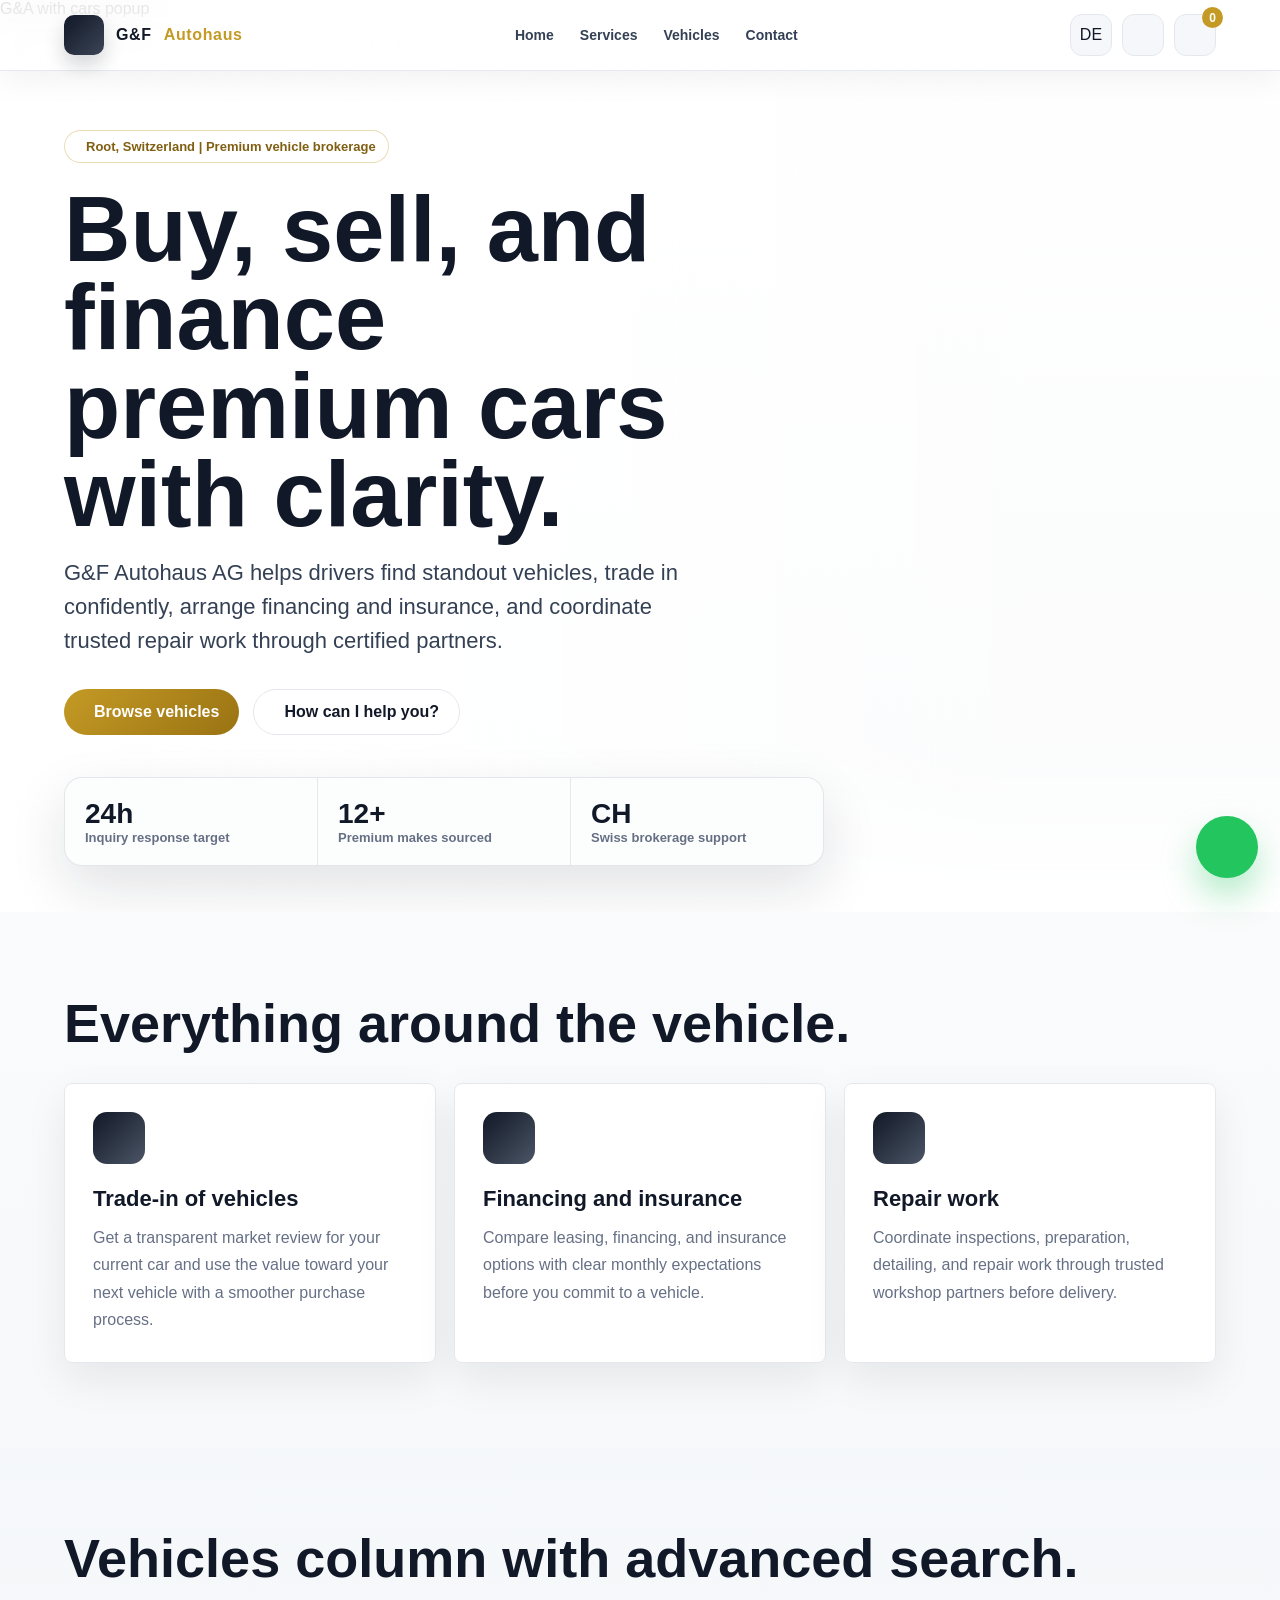
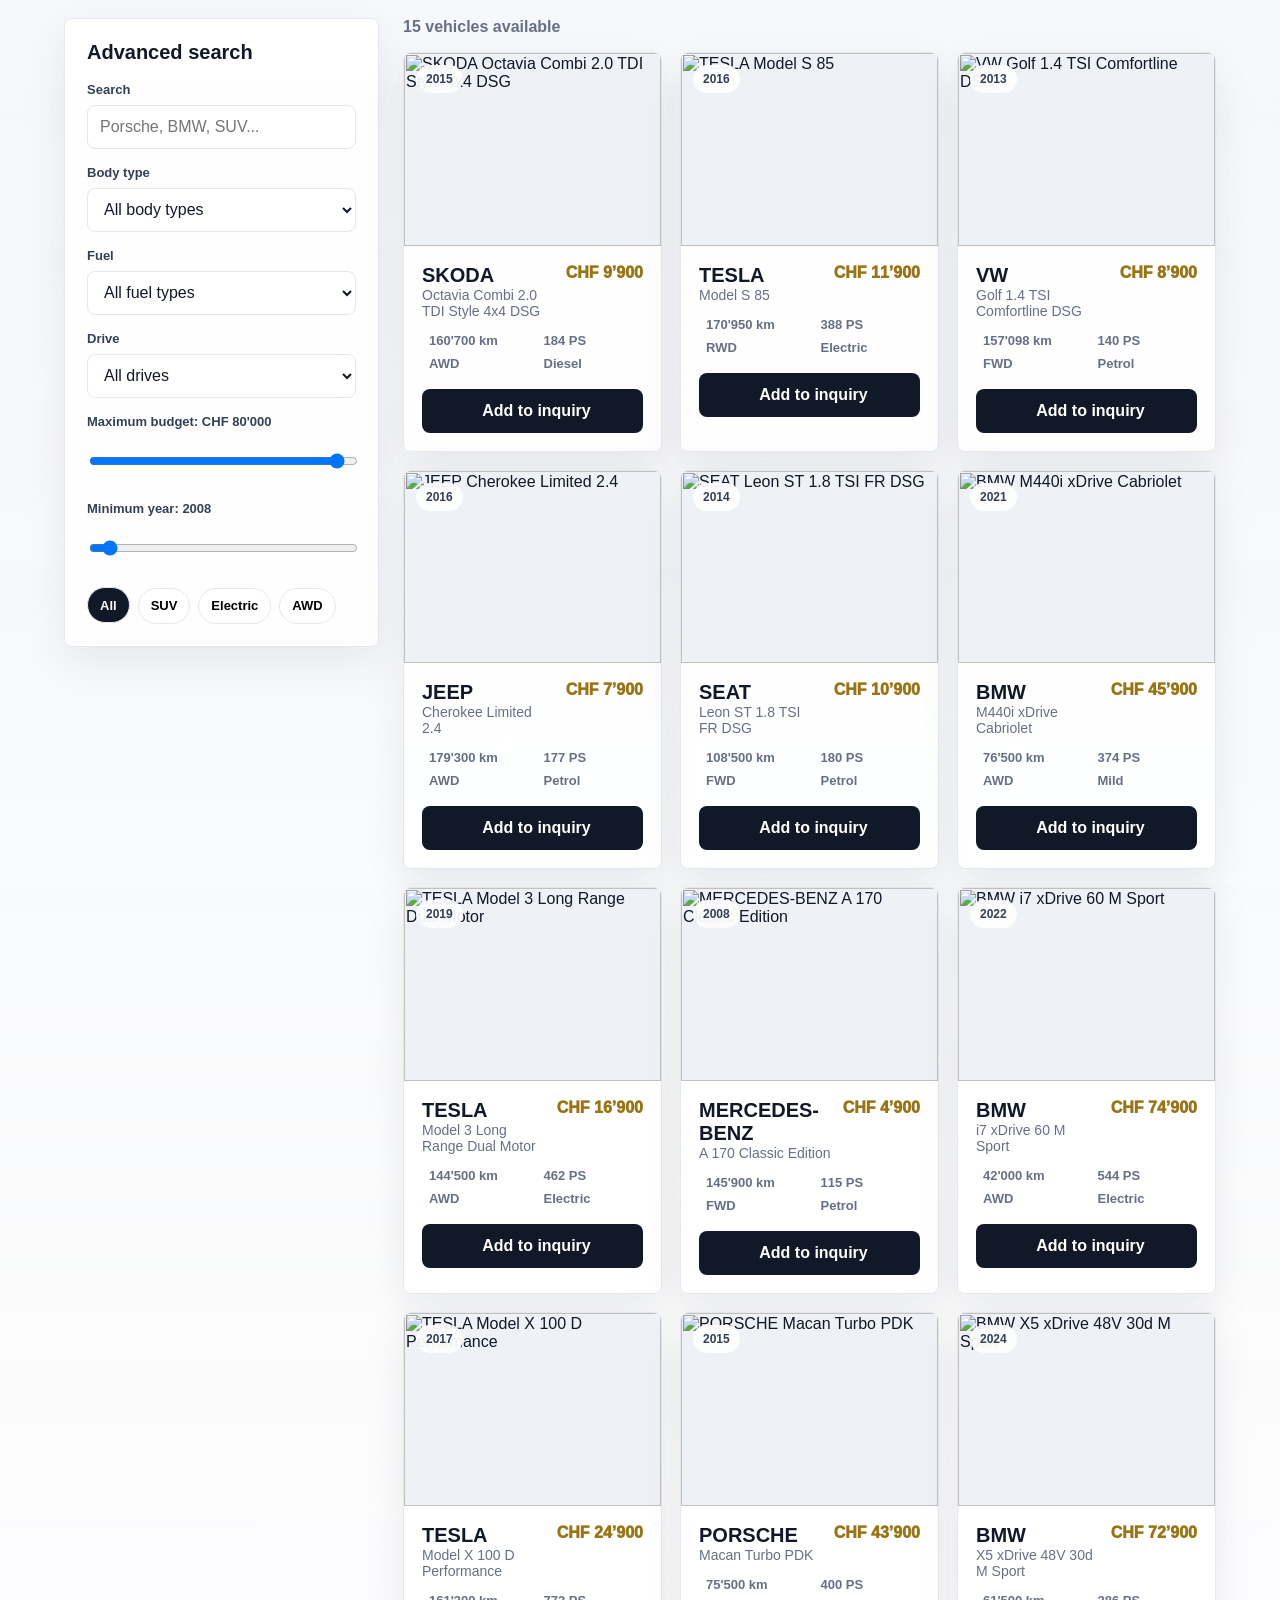
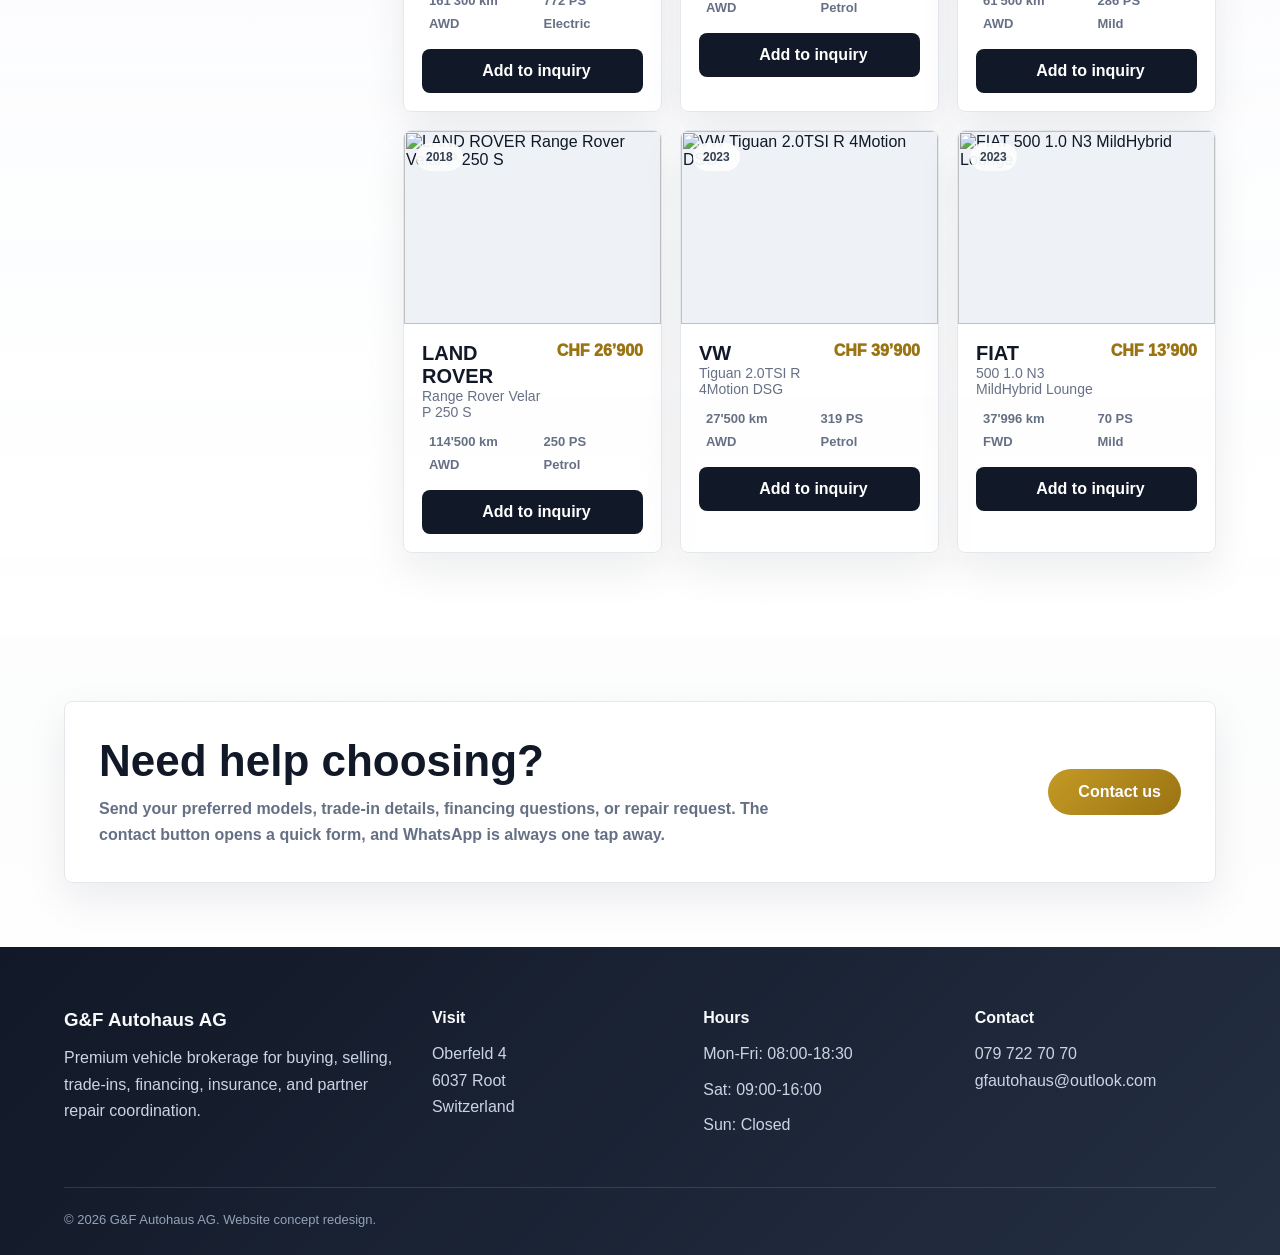
==== commit b38c2d00: "Add multi-image carousel to vehicle modals on index.html + admin image management - data.js: each ca" ====
--- a/index.html
+++ b/index.html
@@ -7,6 +7,7 @@
   <meta name="viewport" content="width=device-width, initial-scale=1.0" />
   <title>G&F Autohaus AG | Premium Vehicle Brokerage</title>
   <script src="https://cdnjs.cloudflare.com/ajax/libs/font-awesome/6.5.2/js/all.min.js"></script>
+  <script src="data.js"></script>
   <style>
     :root {
       --ink: #111827;
@@ -772,6 +773,112 @@
     .spec-table td.value {
       color: var(--ink);
       font-weight: 800;
+    }
+    /* Wide vehicle detail modal */
+    .modal-wide {
+      width: min(940px, 100%);
+      max-height: min(90vh, 900px);
+    }
+    .modal-detail-body {
+      padding: 22px;
+      display: grid;
+      grid-template-columns: 1fr 1fr;
+      gap: 28px;
+    }
+    @media (max-width: 700px) {
+      .modal-detail-body {
+        grid-template-columns: 1fr;
+      }
+    }
+    /* Carousel */
+    .carousel {
+      background: #0d1117;
+      border-radius: 10px;
+      overflow: hidden;
+    }
+    .carousel-container {
+      position: relative;
+      width: 100%;
+      aspect-ratio: 16/10;
+      overflow: hidden;
+    }
+    .carousel-inner {
+      display: flex;
+      transition: transform .4s cubic-bezier(.4,0,.2,1);
+      height: 100%;
+    }
+    .carousel-item {
+      min-width: 100%;
+      height: 100%;
+    }
+    .carousel-item img {
+      width: 100%;
+      height: 100%;
+      object-fit: cover;
+    }
+    .carousel-nav {
+      position: absolute;
+      top: 50%;
+      transform: translateY(-50%);
+      background: rgba(0,0,0,.55);
+      color: white;
+      border: 1px solid rgba(255,255,255,.18);
+      width: 38px;
+      height: 38px;
+      border-radius: 50%;
+      cursor: pointer;
+      display: grid;
+      place-items: center;
+      font-size: 13px;
+      transition: background .2s;
+      z-index: 10;
+      backdrop-filter: blur(6px);
+    }
+    .carousel-nav:hover { background: rgba(0,0,0,.8); }
+    .carousel-prev { left: 10px; }
+    .carousel-next { right: 10px; }
+    .carousel-counter {
+      position: absolute;
+      bottom: 9px;
+      right: 10px;
+      background: rgba(0,0,0,.55);
+      color: white;
+      font-size: 11px;
+      font-weight: 800;
+      padding: 3px 9px;
+      border-radius: 999px;
+      backdrop-filter: blur(6px);
+      z-index: 10;
+    }
+    .carousel-thumbs {
+      display: flex;
+      gap: 5px;
+      padding: 7px;
+      background: #0d1117;
+      overflow-x: auto;
+      scrollbar-width: none;
+    }
+    .carousel-thumbs::-webkit-scrollbar { display: none; }
+    .thumb {
+      flex-shrink: 0;
+      width: 62px;
+      height: 44px;
+      border-radius: 5px;
+      overflow: hidden;
+      cursor: pointer;
+      border: 2px solid transparent;
+      opacity: .5;
+      transition: all .2s;
+    }
+    .thumb img { width: 100%; height: 100%; object-fit: cover; }
+    .thumb.active { border-color: var(--gold); opacity: 1; }
+    .thumb:hover { opacity: .8; }
+    .detail-right {
+      display: flex;
+      flex-direction: column;
+      gap: 18px;
+      overflow-y: auto;
+      max-height: 500px;
     }
     @media (max-width: 1050px) {
       .nav-links {
@@ -1035,36 +1142,20 @@
 
   <!-- Technical Details Specifications Popup Modal -->
   <div class="modal-backdrop" id="specModal" role="dialog" aria-modal="true" aria-labelledby="specTitle">
-    <div class="modal">
+    <div class="modal modal-wide">
       <div class="modal-header">
         <h3 id="specTitle">Vehicle Specifications</h3>
         <button class="icon-btn" data-close="specModal" aria-label="Close details"><i class="fa-solid fa-xmark"></i></button>
       </div>
-      <div class="modal-body" id="specModalBody">
-        <!-- Structured data injected inside setup loop dynamically -->
+      <div class="modal-detail-body" id="specModalBody">
+        <!-- Carousel + specs injected dynamically -->
       </div>
     </div>
   </div>
 
   <script>
-    // 1. Dataset - Fully comprehensive data matching current live showroom portfolio
-    const vehicles = [
-      { id: 20489017, make: "SKODA", model: "Octavia Combi 2.0 TDI Style 4x4 DSG", year: 2015, price: 9900, body: "Estate", fuel: "Diesel", drive: "AWD", km: "160'700 km", power: "184 PS (135 kW)", transmission: "Halbautomatisches Getriebe", img: "https://images.autoscout24.ch/public/listing/17/20489017/341897558.jpeg?w=768" },
-      { id: 20449076, make: "TESLA", model: "Model S 85", year: 2016, price: 11900, body: "Sedan", fuel: "Electric", drive: "RWD", km: "170'950 km", power: "388 PS (285 kW)", transmission: "Automat", img: "https://images.autoscout24.ch/public/listing/76/20449076/629103606.jpg?w=768" },
-      { id: 20449064, make: "VW", model: "Golf 1.4 TSI Comfortline DSG", year: 2013, price: 8900, body: "Hatchback", fuel: "Petrol", drive: "FWD", km: "157'098 km", power: "140 PS (103 kW)", transmission: "Halbautomatisches Getriebe", img: "https://images.autoscout24.ch/public/listing/64/20449064/2041456300.jpg?w=768" },
-      { id: 20449049, make: "JEEP", model: "Limited 2.4", year: 2016, price: 7900, body: "SUV", fuel: "Petrol", drive: "AWD", km: "179'300 km", power: "177 PS (130 kW)", transmission: "Halbautomatisches Getriebe", img: "https://images.autoscout24.ch/public/listing/49/20449049/547251284.jpg?w=768" },
-      { id: 20386265, make: "SEAT", model: "Leon ST 1.8 TSI FR DSG", year: 2014, price: 10900, body: "Estate", fuel: "Petrol", drive: "FWD", km: "108'500 km", power: "180 PS (132 kW)", transmission: "Halbautomatisches Getriebe", img: "https://images.autoscout24.ch/public/listing/265/20386265/1304556399.JPG?w=768" },
-      { id: 20381317, make: "BMW", model: "M440i xDrive Cabriolet", year: 2021, price: 45900, body: "Convertible", fuel: "Mild Hybrid Petrol", drive: "AWD", km: "76'500 km", power: "374 PS (275 kW)", transmission: "Automat", img: "https://images.autoscout24.ch/public/listing/317/20381317/121115819.jpg?w=768" },
-      { id: 30501731, make: "TESLA", model: "Model 3 Long Range Dual Motor AWD", year: 2019, price: 16900, body: "Sedan", fuel: "Electric", drive: "AWD", km: "144'500 km", power: "462 PS (340 kW)", transmission: "Automat", img: "https://images.unsplash.com/photo-1619767886558-efdc259cde1a?auto=format&fit=crop&w=768&q=80" },
-      { id: 30501732, make: "MERCEDES-BENZ", model: "A 170 Classic Edition A", year: 2008, price: 4900, body: "Hatchback", fuel: "Petrol", drive: "FWD", km: "145'900 km", power: "115 PS (85 kW)", transmission: "Stufenlos", img: "https://images.unsplash.com/photo-1618843479313-40f8afb4b4d8?auto=format&fit=crop&w=768&q=80" },
-      { id: 30501733, make: "BMW", model: "i7 xDrive 60 M Sport", year: 2022, price: 74900, body: "Sedan", fuel: "Electric", drive: "AWD", km: "42'000 km", power: "544 PS (400 kW)", transmission: "Automat", img: "https://images.unsplash.com/photo-1555215695-3004980ad54e?auto=format&fit=crop&w=768&q=80" },
-      { id: 30501734, make: "TESLA", model: "Model X 100 D Performance", year: 2017, price: 24900, body: "SUV", fuel: "Electric", drive: "AWD", km: "161'300 km", power: "772 PS (568 kW)", transmission: "Automat", img: "https://images.unsplash.com/photo-1614162692292-7ac56d7f7f1e?auto=format&fit=crop&w=768&q=80" },
-      { id: 30501735, make: "PORSCHE", model: "Macan Turbo PDK", year: 2015, price: 43900, body: "SUV", fuel: "Petrol", drive: "AWD", km: "75'500 km", power: "400 PS (294 kW)", transmission: "Halbautomatisches Getriebe", img: "https://images.unsplash.com/photo-1503376780353-7e6692767b70?auto=format&fit=crop&w=768&q=80" },
-      { id: 30501736, make: "BMW", model: "X5 xDrive 48V 30d M Sport", year: 2024, price: 72900, body: "SUV", fuel: "Mild Hybrid Diesel", drive: "AWD", km: "61'500 km", power: "286 PS (210 kW)", transmission: "Automat", img: "https://images.unsplash.com/photo-1533473359331-0135ef1b58bf?auto=format&fit=crop&w=768&q=80" },
-      { id: 30501737, make: "LAND ROVER", model: "Range Rover Velar P 250 S", year: 2018, price: 26900, body: "SUV", fuel: "Petrol", drive: "AWD", km: "114'500 km", power: "250 PS (184 kW)", transmission: "Automat", img: "https://images.unsplash.com/photo-1609521263047-f8f205293f24?auto=format&fit=crop&w=768&q=80" },
-      { id: 30501738, make: "VW", model: "Tiguan 2.0TSI R 4Motion DSG", year: 2023, price: 39900, body: "SUV", fuel: "Petrol", drive: "AWD", km: "27'500 km", power: "319 PS (235 kW)", transmission: "Halbautomatisches Getriebe", img: "https://images.unsplash.com/photo-1617654112368-307921291f42?auto=format&fit=crop&w=768&q=80" },
-      { id: 30501739, make: "FIAT", model: "500 1.0 N3 MildHybrid Lounge", year: 2023, price: 13900, body: "Hatchback", fuel: "Mild Hybrid Petrol", drive: "FWD", km: "37'996 km", power: "70 PS (51 kW)", transmission: "Schaltgetriebe manuell", img: "https://images.unsplash.com/photo-1599819811279-d5ad9cccf838?auto=format&fit=crop&w=768&q=80" }
-    ];
+    // 1. Dataset — loaded from data.js (supports multiple images per car)
+    const vehicles = getVehiclesFromStorage();
 
     // 2. Localization Setup
     let currentLang = 'EN';
@@ -1164,19 +1255,23 @@
     // 4. Cart State
     let cart = [];
     
+    function carCoverImg(car) {
+      return (car.images && car.images.length) ? car.images[0] : (car.img || '');
+    }
+
     function updateCartUI() {
       const countEl = document.getElementById('cartCount');
       countEl.innerText = cart.length;
-      
+
       const itemsEl = document.getElementById('cartItems');
       itemsEl.innerHTML = '';
-      
+
       let total = 0;
       cart.forEach((car, index) => {
         total += car.price;
         itemsEl.innerHTML += `
           <div class="cart-row">
-            <img src="${car.img}" alt="${car.make}">
+            <img src="${carCoverImg(car)}" alt="${car.make}">
             <div>
               <h4>${car.make} ${car.model}</h4>
               <p>CHF ${car.price.toLocaleString('de-CH')} | ${car.year}</p>
@@ -1191,19 +1286,20 @@
     function addToCart(id, event) {
       const car = vehicles.find(v => v.id === id);
       if (!car) return;
-      
-      playTone('sine', 523.25, 0.15, 0.1); 
+
+      playTone('sine', 523.25, 0.15, 0.1);
       setTimeout(() => playTone('sine', 659.25, 0.2, 0.1), 80);
 
       // Animation elements
       if (event && event.target) {
         const btn = event.target.closest('button');
-        const card = btn.closest('.vehicle-card');
-        const img = card.querySelector('img');
-        const rect = img.getBoundingClientRect();
+        const card = btn ? btn.closest('.vehicle-card') : null;
+        const img = card ? card.querySelector('img') : null;
+        const rect = img ? img.getBoundingClientRect() : null;
+        if (!rect) { cart.push(car); updateCartUI(); return; }
         
         const fly = document.createElement('img');
-        fly.src = img.src;
+        fly.src = carCoverImg(car);
         fly.className = 'fly-car';
         fly.style.top = rect.top + 'px';
         fly.style.left = rect.left + 'px';
@@ -1232,37 +1328,94 @@
       updateCartUI();
     }
 
-    // New Function: Launch vehicle specific metrics breakdown popups
+    // Vehicle detail modal with full image carousel + thumbnail strip
+    let specSlide = 0;
+    let specImages = [];
+
     window.openVehicleSpecs = function(id) {
       const car = vehicles.find(v => v.id === id);
       if (!car) return;
-      
+
       playTone('sine', 440, 0.12, 0.08);
+      specSlide = 0;
+      specImages = (car.images && car.images.length) ? car.images : [car.img || ''];
+
       document.getElementById('specTitle').innerText = `${car.make} ${car.model}`;
-      
+
       const modalBody = document.getElementById('specModalBody');
       modalBody.innerHTML = `
-        <img src="${car.img}" style="width:100%; border-radius:8px; aspect-ratio:4/3; object-fit:cover; margin-bottom:16px; box-shadow:0 4px 12px rgba(0,0,0,0.1);" alt="${car.make}" />
-        <div style="display:flex; justify-content:space-between; align-items:center; margin-bottom:12px;">
-          <span style="font-size:24px; font-weight:950; color:var(--gold-dark)">CHF ${car.price.toLocaleString('de-CH')}</span>
-          <span style="background:var(--soft); padding:6px 12px; border-radius:999px; font-weight:800; font-size:14px; border:1px solid var(--line)">Model ID: ${car.id}</span>
+        <!-- LEFT: Carousel -->
+        <div>
+          <div class="carousel">
+            <div class="carousel-container">
+              <div class="carousel-inner" id="specCarouselInner">
+                ${specImages.map(img => `<div class="carousel-item"><img src="${img}" alt="${car.make}" loading="lazy"></div>`).join('')}
+              </div>
+              <button class="carousel-nav carousel-prev" onclick="specPrev()"><i class="fa-solid fa-chevron-left"></i></button>
+              <button class="carousel-nav carousel-next" onclick="specNext()"><i class="fa-solid fa-chevron-right"></i></button>
+              <div class="carousel-counter" id="specCounter">1 / ${specImages.length}</div>
+            </div>
+            <div class="carousel-thumbs" id="specThumbs">
+              ${specImages.map((img, i) => `<div class="thumb ${i===0?'active':''}" onclick="specGoto(${i})"><img src="${img}" alt="Photo ${i+1}"></div>`).join('')}
+            </div>
+          </div>
         </div>
-        <table class="spec-table">
-          <tr><td class="label">Brand Make</td><td class="value">${car.make}</td></tr>
-          <tr><td class="label">Production Year</td><td class="value">${car.year}</td></tr>
-          <tr><td class="label">Body Layout Type</td><td class="value">${car.body}</td></tr>
-          <tr><td class="label">Fuel / Power Core</td><td class="value">${car.fuel}</td></tr>
-          <tr><td class="label">Drivetrain System</td><td class="value">${car.drive}</td></tr>
-          <tr><td class="label">Odometer Range</td><td class="value">${car.km}</td></tr>
-          <tr><td class="label">Engine Performance</td><td class="value">${car.power}</td></tr>
-          <tr><td class="label">Transmission Type</td><td class="value">${car.transmission}</td></tr>
-        </table>
-        <button class="primary-btn" style="width:100%; margin-top:20px;" onclick="document.getElementById('specModal').classList.remove('open'); addToCart(${car.id}, null);">
-          <i class="fa-solid fa-plus"></i> Add to Inquiry List
-        </button>
+
+        <!-- RIGHT: Details -->
+        <div class="detail-right">
+          <div>
+            <div style="font-size:28px;font-weight:950;color:var(--gold-dark);margin-bottom:6px;">CHF ${car.price.toLocaleString('de-CH')}</div>
+            <div style="font-size:13px;color:var(--muted);font-weight:700;">${car.year} · ${car.body} · ${car.km}</div>
+          </div>
+          <table class="spec-table">
+            <tr><td class="label">Brand</td><td class="value">${car.make}</td></tr>
+            <tr><td class="label">Model</td><td class="value">${car.model}</td></tr>
+            <tr><td class="label">Year</td><td class="value">${car.year}</td></tr>
+            <tr><td class="label">Body Type</td><td class="value">${car.body}</td></tr>
+            <tr><td class="label">Fuel</td><td class="value">${car.fuel}</td></tr>
+            <tr><td class="label">Drive</td><td class="value">${car.drive}</td></tr>
+            <tr><td class="label">Mileage</td><td class="value">${car.km}</td></tr>
+            <tr><td class="label">Power</td><td class="value">${car.power}</td></tr>
+            <tr><td class="label">Transmission</td><td class="value">${car.transmission || '—'}</td></tr>
+          </table>
+          <div style="display:flex;gap:10px;flex-wrap:wrap;">
+            <button class="primary-btn" style="flex:1;min-width:130px;" onclick="document.getElementById('specModal').classList.remove('open'); addToCart(${car.id}, null);">
+              <i class="fa-solid fa-plus"></i> Add to Inquiry
+            </button>
+            <button class="ghost-btn" style="flex:1;min-width:130px;" onclick="document.getElementById('specModal').classList.remove('open');">
+              <i class="fa-solid fa-xmark"></i> Close
+            </button>
+          </div>
+        </div>
       `;
       document.getElementById('specModal').classList.add('open');
     };
+
+    function specUpdateCarousel() {
+      const inner = document.getElementById('specCarouselInner');
+      if (!inner) return;
+      inner.style.transform = `translateX(-${specSlide * 100}%)`;
+      document.querySelectorAll('#specThumbs .thumb').forEach((t, i) => t.classList.toggle('active', i === specSlide));
+      const counter = document.getElementById('specCounter');
+      if (counter) counter.textContent = `${specSlide + 1} / ${specImages.length}`;
+      const active = document.querySelectorAll('#specThumbs .thumb')[specSlide];
+      if (active) active.scrollIntoView({ behavior: 'smooth', block: 'nearest', inline: 'center' });
+    }
+
+    function specNext() {
+      specSlide = (specSlide + 1) % specImages.length;
+      specUpdateCarousel();
+    }
+
+    function specPrev() {
+      specSlide = (specSlide - 1 + specImages.length) % specImages.length;
+      specUpdateCarousel();
+    }
+
+    function specGoto(n) {
+      specSlide = n;
+      specUpdateCarousel();
+    }
 
     // 5. Advanced Interactive Filtering Logic
     let activeChipFilter = 'all';
@@ -1304,7 +1457,7 @@
           <div class="vehicle-card reveal visible">
             <span class="badge">${car.year}</span>
             <div class="img-container" onclick="openVehicleSpecs(${car.id})">
-              <img src="${car.img}" alt="${car.make} ${car.model}" loading="lazy" />
+              <img src="${carCoverImg(car)}" alt="${car.make} ${car.model}" loading="lazy" />
             </div>
             <div class="vehicle-body">
               <div class="vehicle-title" onclick="openVehicleSpecs(${car.id})">
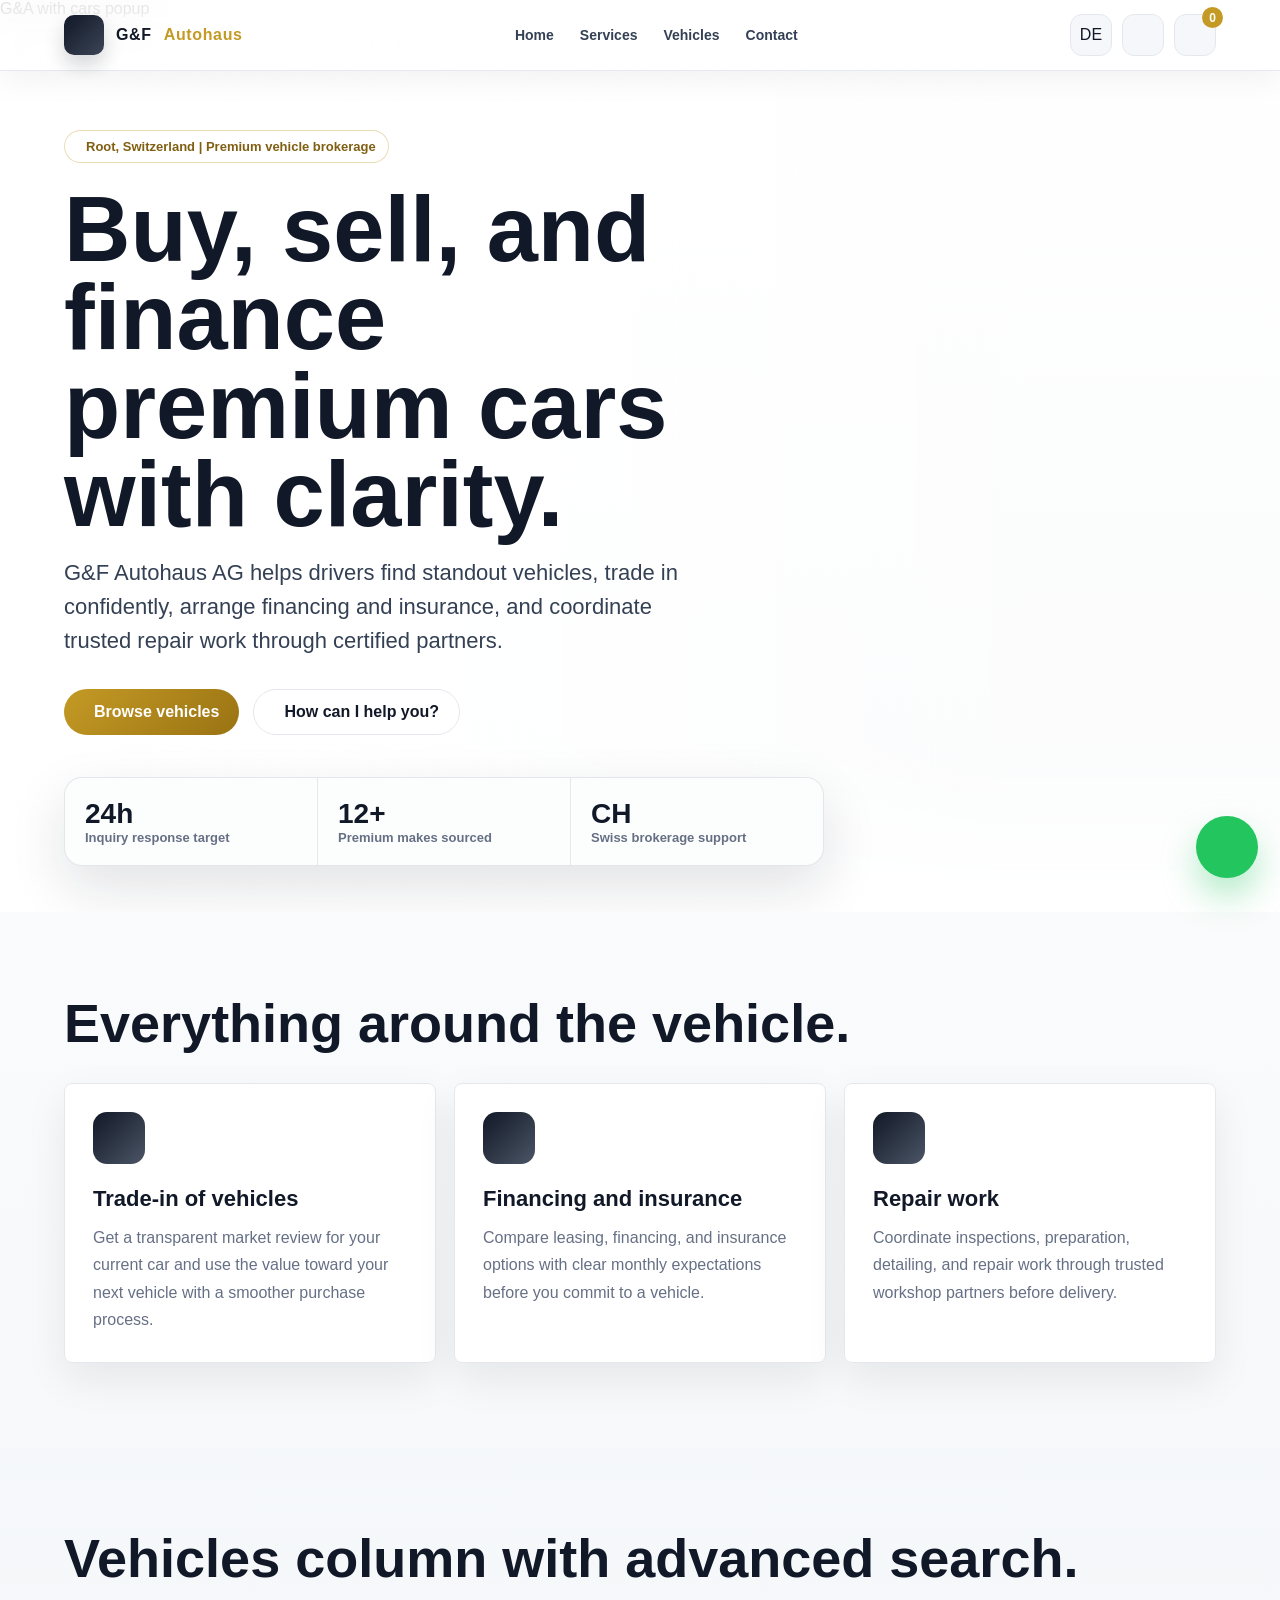
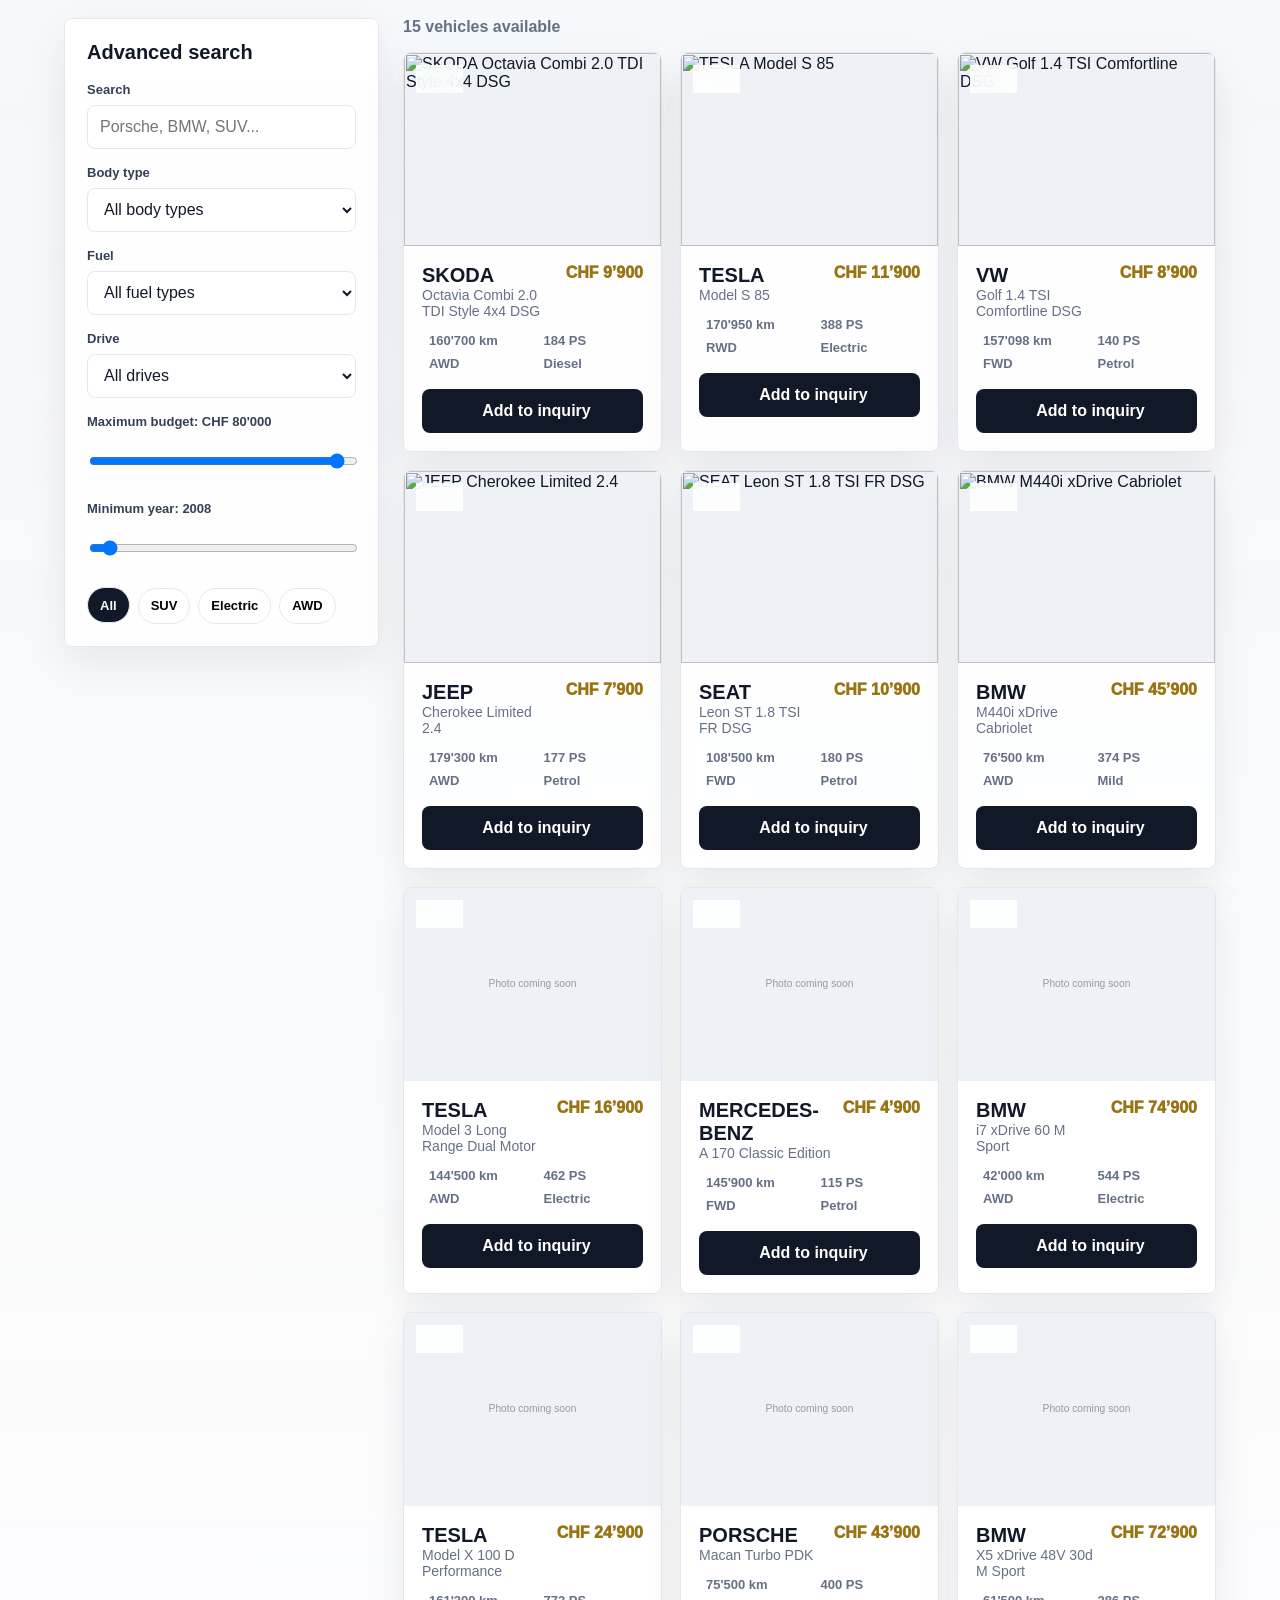
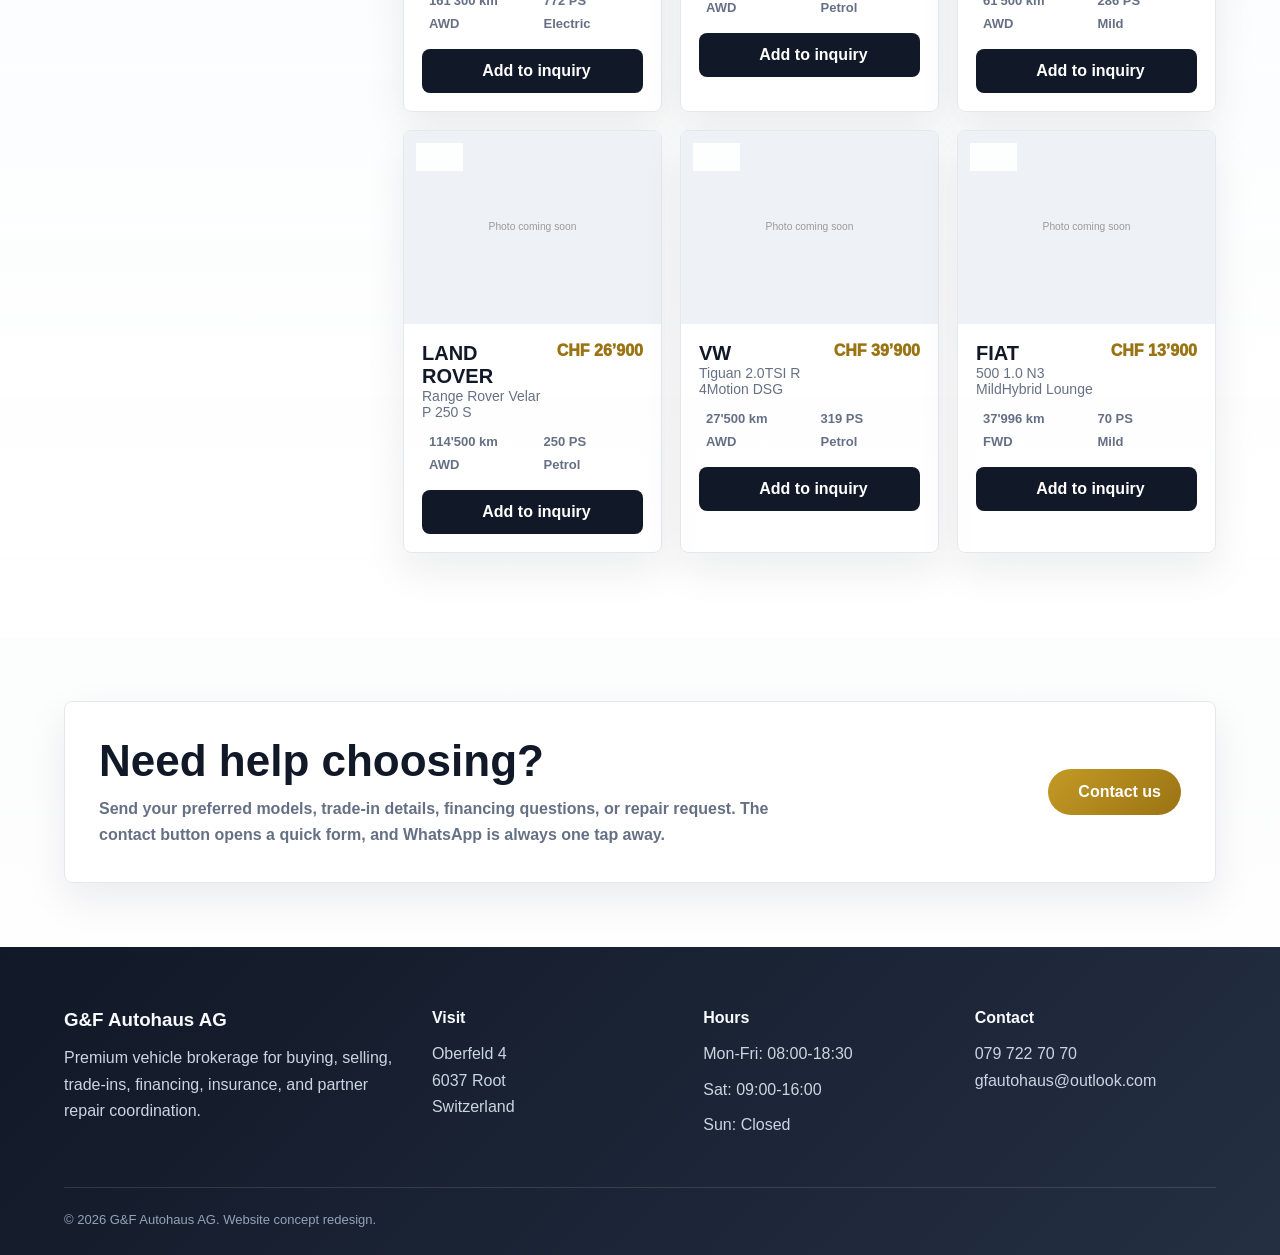
==== commit e5f96b5c: "Remove all Unsplash images — only use images.autoscout24.ch URLs - data.js: stripped all unsplash.co" ====
--- a/index.html
+++ b/index.html
@@ -1256,7 +1256,9 @@
     let cart = [];
     
     function carCoverImg(car) {
-      return (car.images && car.images.length) ? car.images[0] : (car.img || '');
+      if (car.images && car.images.length) return car.images[0];
+      if (car.img) return car.img;
+      return 'data:image/svg+xml,%3Csvg xmlns=%22http://www.w3.org/2000/svg%22 width=%22400%22 height=%22300%22%3E%3Crect width=%22400%22 height=%22300%22 fill=%22%23eef2f7%22/%3E%3Ctext x=%2250%25%22 y=%2250%25%22 dominant-baseline=%22middle%22 text-anchor=%22middle%22 font-family=%22sans-serif%22 font-size=%2216%22 fill=%22%23999%22%3EPhoto coming soon%3C/text%3E%3C/svg%3E';
     }
 
     function updateCartUI() {
